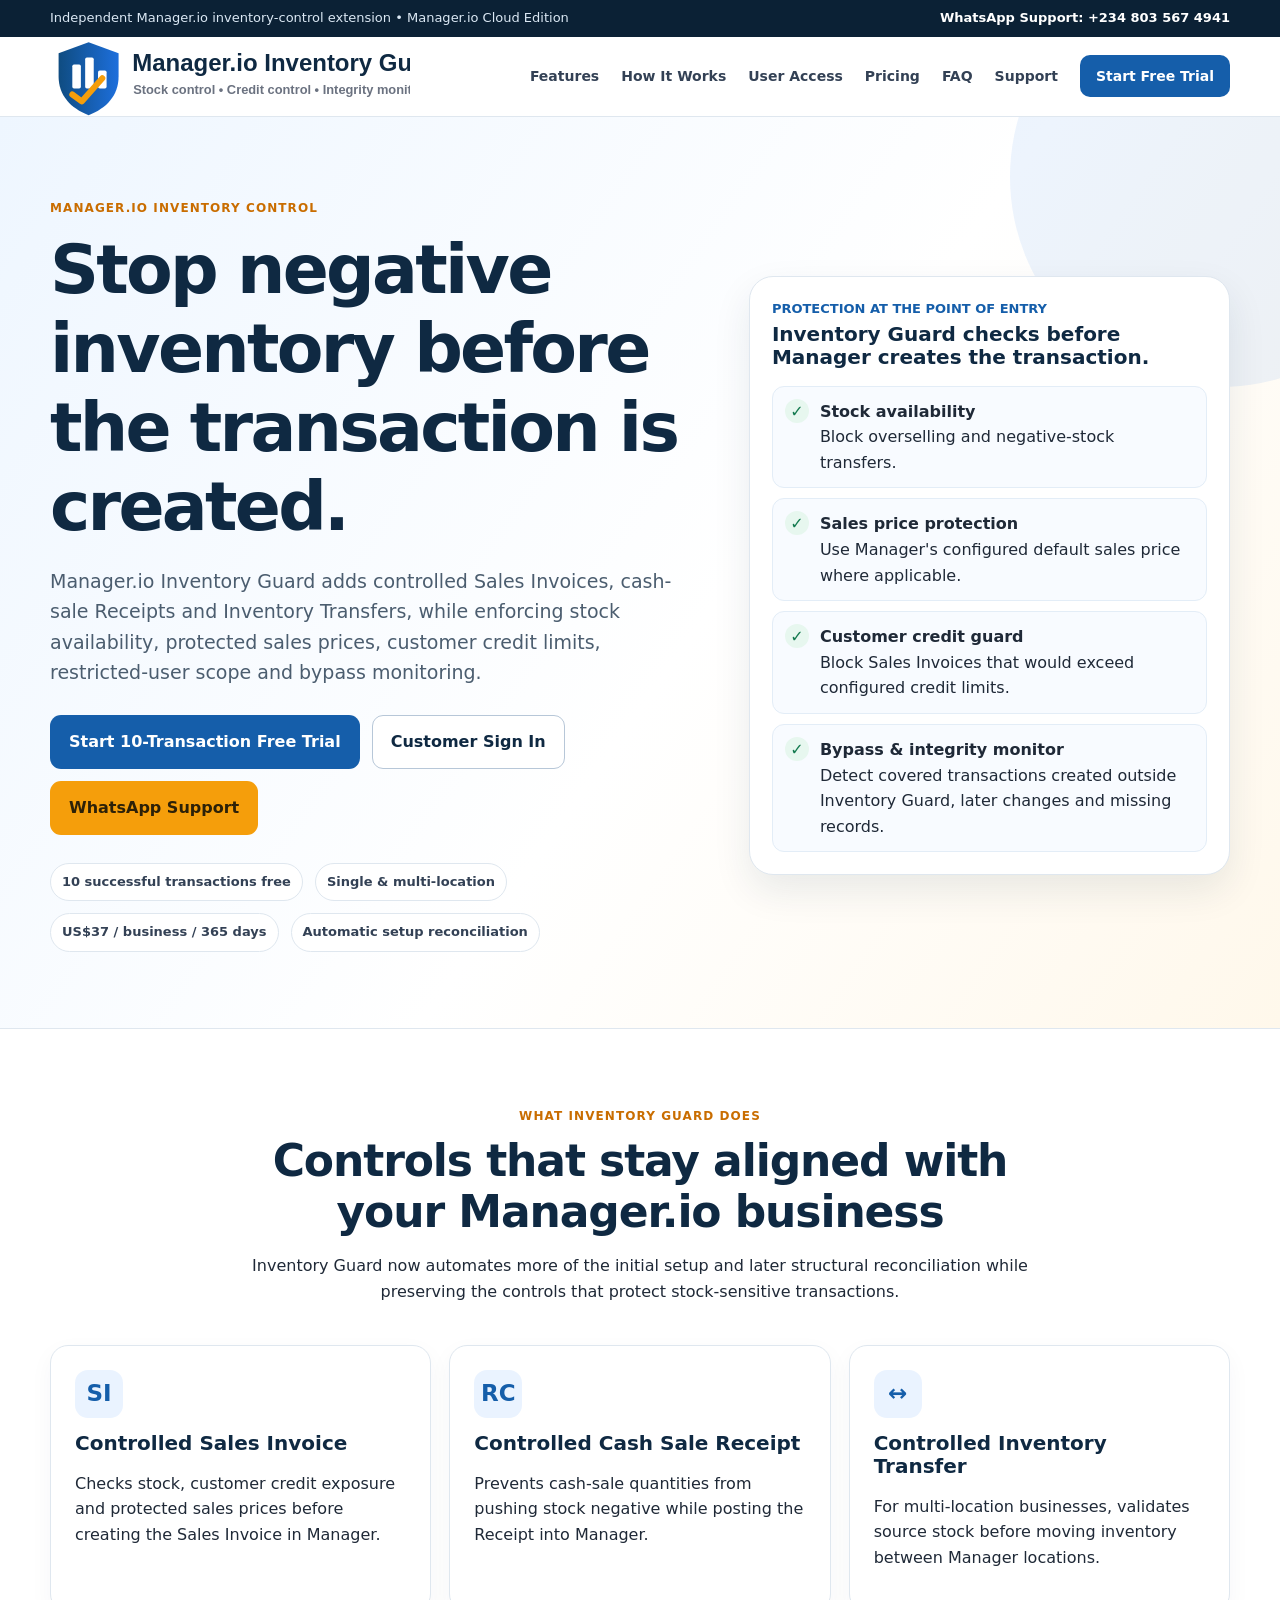
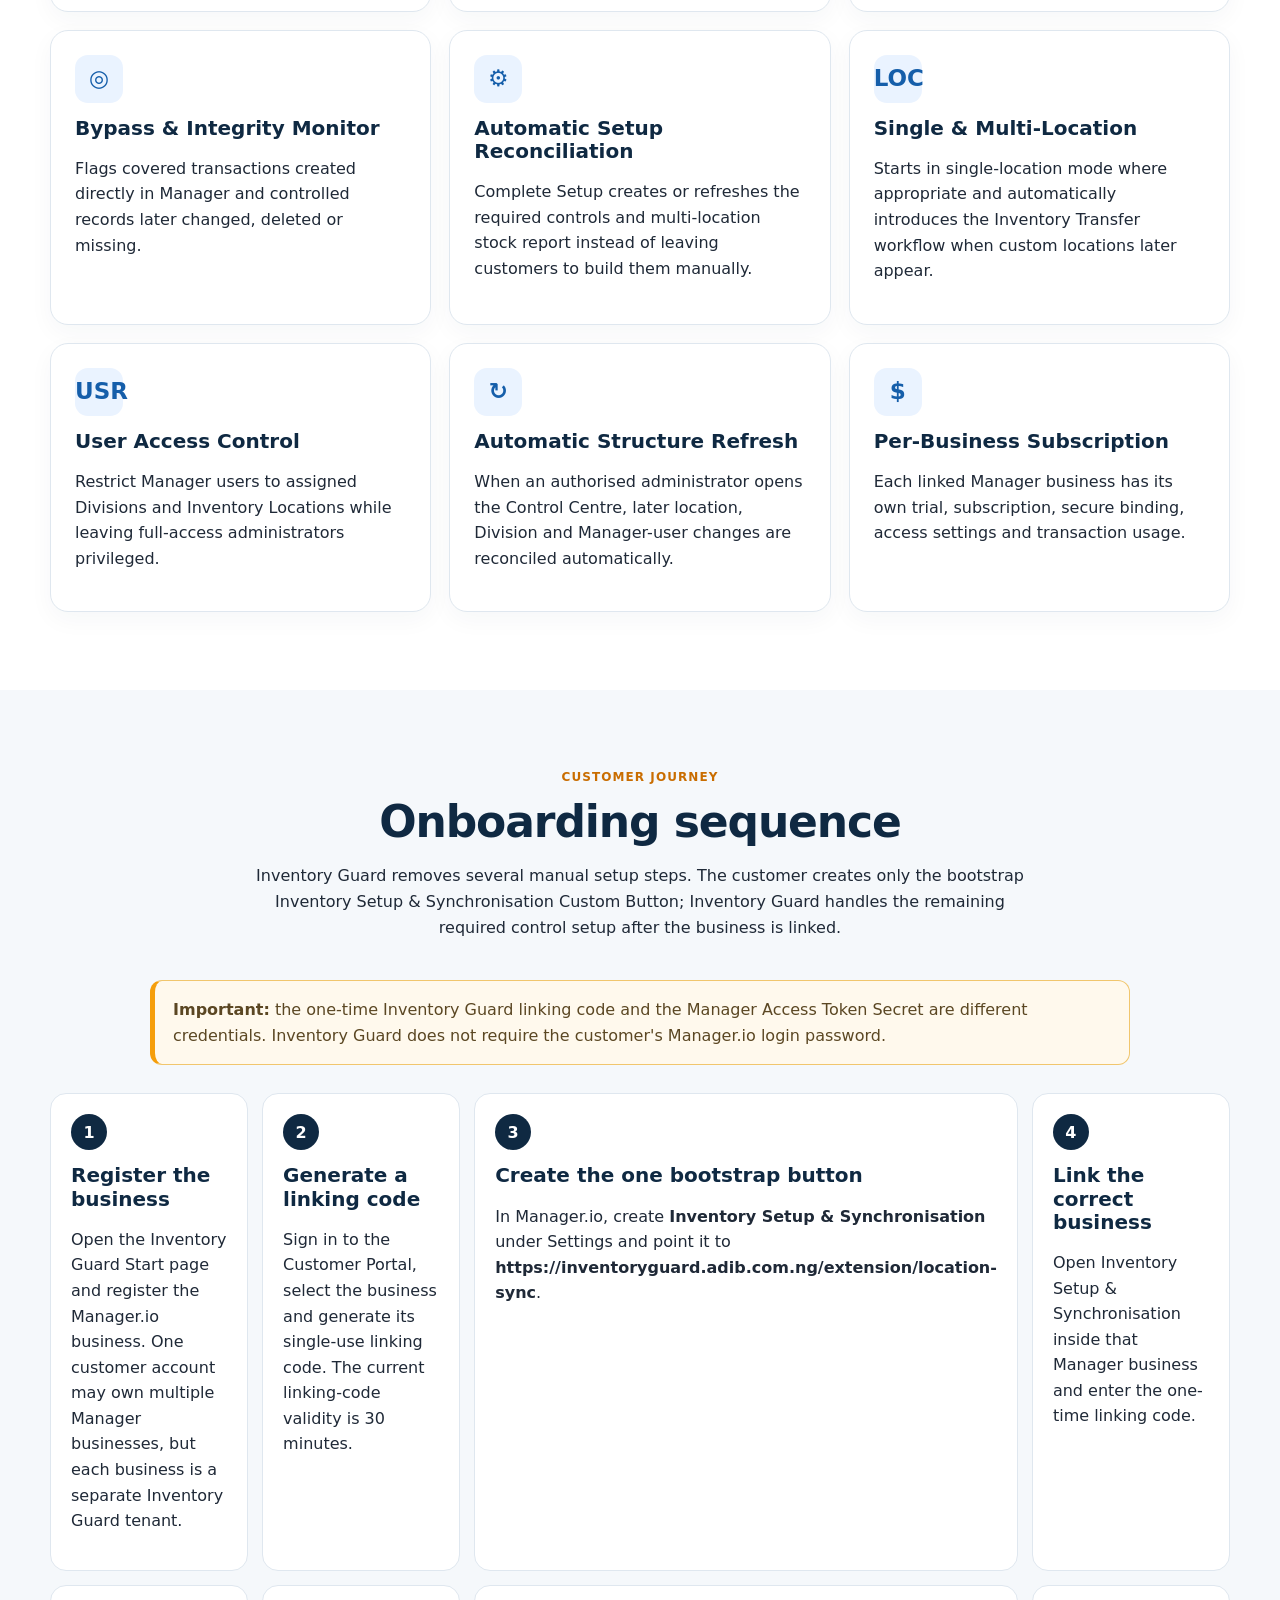
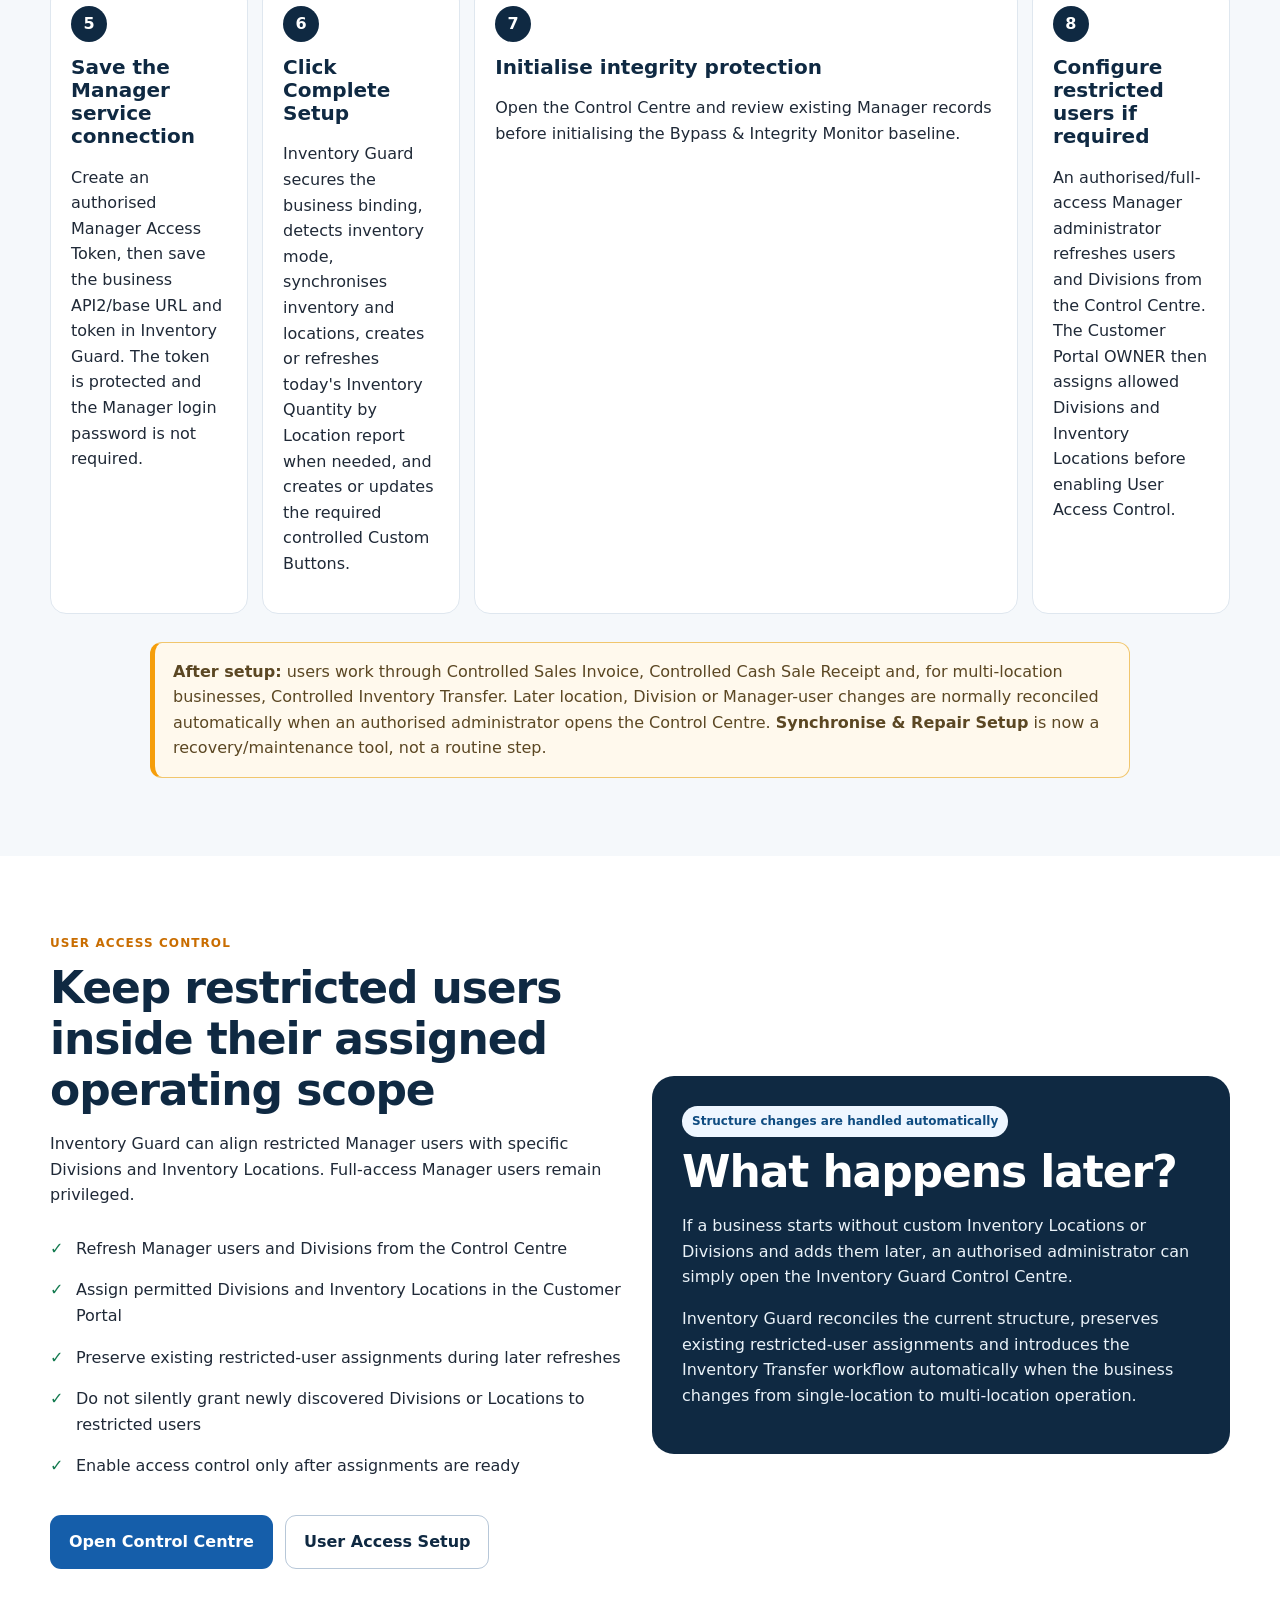
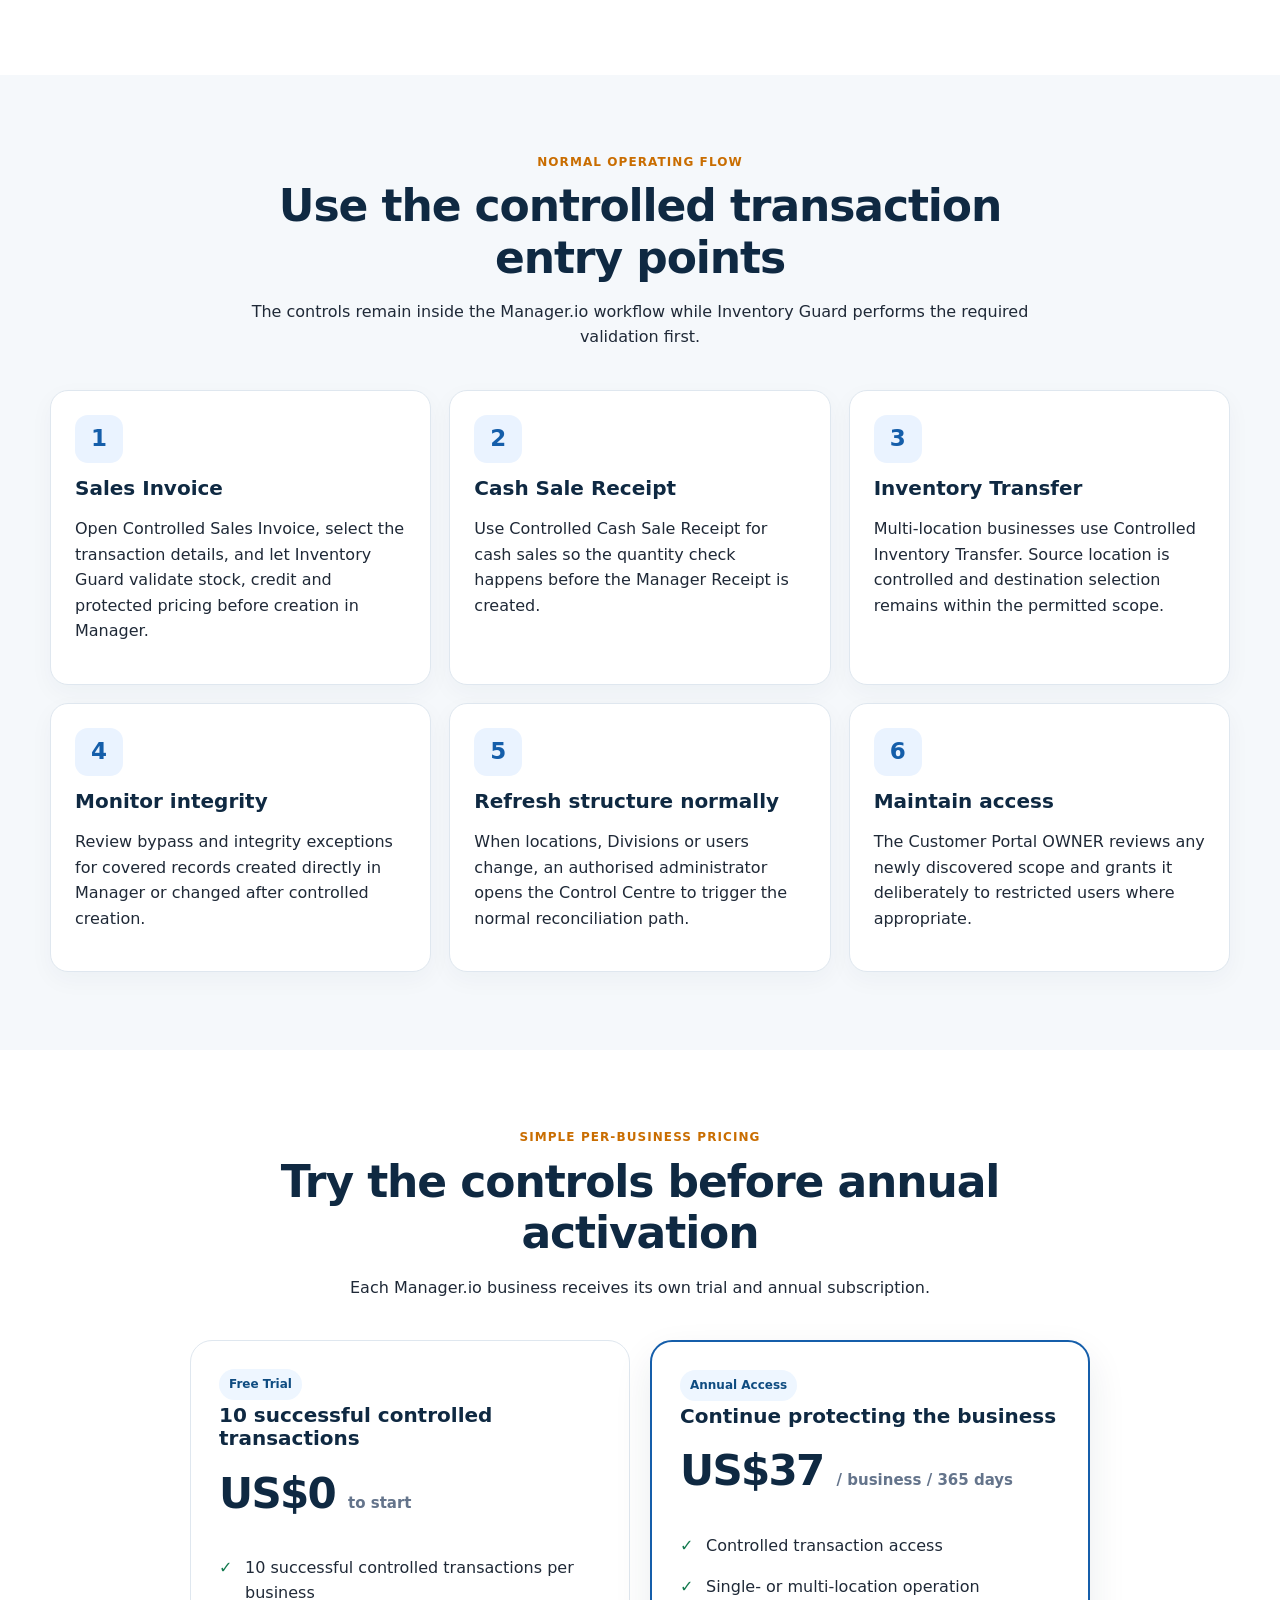
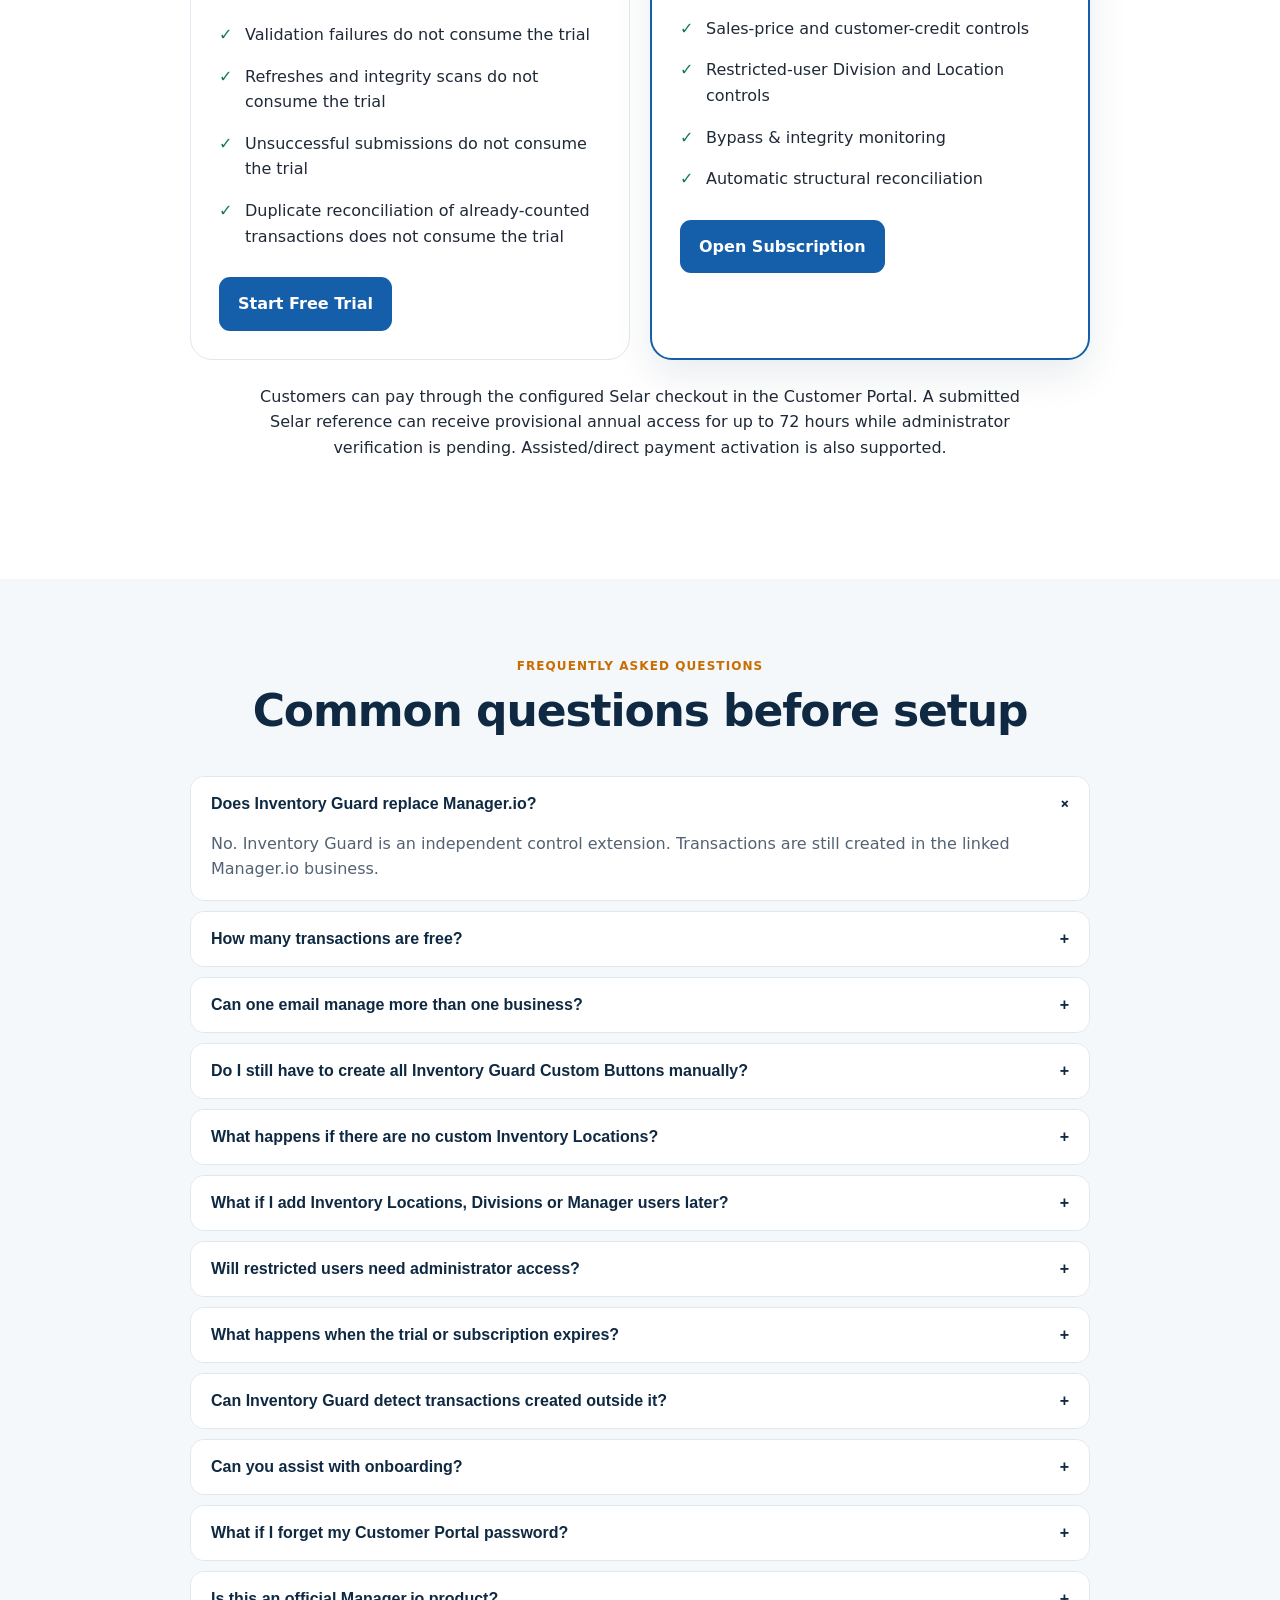
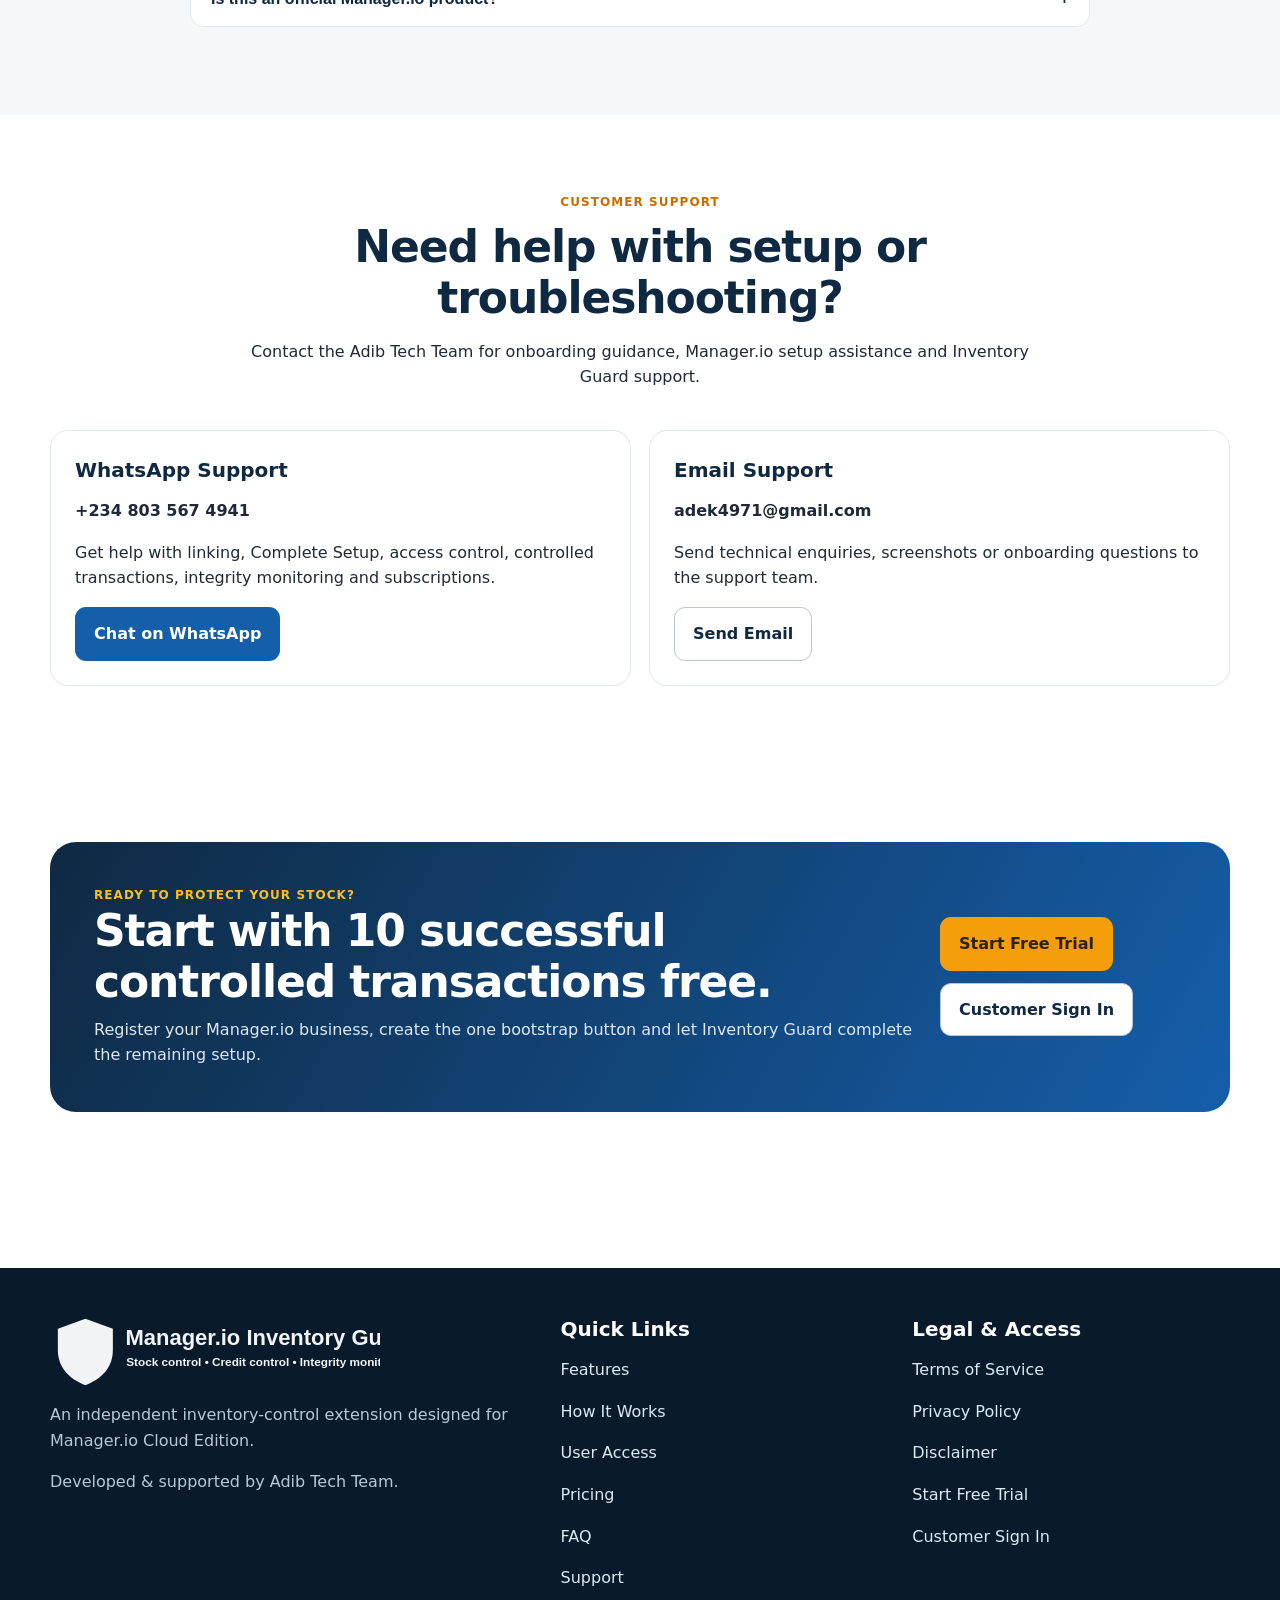
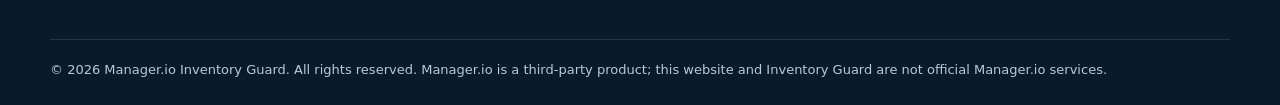
==== index.html @ 7e1e07b0 "Remove public version and release wording" ====
<!DOCTYPE html>
<html lang="en">
<head>
<meta charset="utf-8"/>
<meta content="width=device-width,initial-scale=1" name="viewport"/>
<title>Manager.io Inventory Guard | Stock, Access & Integrity Controls for Manager.io</title>
<meta content="Prevent negative stock, control customer credit, protect sales prices, manage user scope and detect bypasses in Manager.io. Inventory Guard supports automated setup, single- and multi-location businesses, controlled Sales Invoices, cash-sale Receipts and Inventory Transfers." name="description"/>
<link href="assets/favicon.svg" rel="icon" type="image/svg+xml"/>
<link href="styles.css" rel="stylesheet"/>
<link href="https://go-inventoryguard.adib.com.ng/" rel="canonical"/>
<meta content="Manager.io Inventory Guard" property="og:title"/>
<meta content="Inventory, access and integrity controls for Manager.io Cloud Edition — with automated onboarding and structure reconciliation." property="og:description"/>
<meta content="website" property="og:type"/>
<meta content="https://go-inventoryguard.adib.com.ng/" property="og:url"/>
</head>
<body>
<div class="topbar">
  <div class="container">
    <div>Independent Manager.io inventory-control extension • Manager.io Cloud Edition</div>
    <div><a href="https://wa.me/2348035674941" rel="noopener" target="_blank">WhatsApp Support: +234 803 567 4941</a></div>
  </div>
</div>

<header class="header">
  <div class="container nav">
    <a aria-label="Manager.io Inventory Guard home" class="brand" href="#top"><img alt="Manager.io Inventory Guard" src="assets/logo.svg"/></a>
    <button aria-expanded="false" aria-label="Open navigation" class="menu">Menu</button>
    <nav class="navlinks">
      <a href="#features">Features</a>
      <a href="#how">How It Works</a>
      <a href="#access">User Access</a>
      <a href="#pricing">Pricing</a>
      <a href="#faq">FAQ</a>
      <a href="#support">Support</a>
      <a class="nav-cta" href="https://inventoryguard.adib.com.ng/start" rel="noopener" target="_blank">Start Free Trial</a>
    </nav>
  </div>
</header>

<main id="top">
<section class="hero">
  <div class="container">
    <div>
      <div class="eyebrow">Manager.io Inventory Control</div>
      <h1>Stop negative inventory before the transaction is created.</h1>
      <p class="lead">Manager.io Inventory Guard adds controlled Sales Invoices, cash-sale Receipts and Inventory Transfers, while enforcing stock availability, protected sales prices, customer credit limits, restricted-user scope and bypass monitoring.</p>
      <div class="actions">
        <a class="btn primary" href="https://inventoryguard.adib.com.ng/start" rel="noopener" target="_blank">Start 10-Transaction Free Trial</a>
        <a class="btn secondary" href="https://inventoryguard.adib.com.ng/portal" rel="noopener" target="_blank">Customer Sign In</a>
        <a class="btn orange" href="https://wa.me/2348035674941" rel="noopener" target="_blank">WhatsApp Support</a>
      </div>
      <div class="trust">
        <span class="pill">10 successful transactions free</span>
        <span class="pill">Single &amp; multi-location</span>
        <span class="pill">US$37 / business / 365 days</span>
        <span class="pill">Automatic setup reconciliation</span>
      </div>
    </div>
    <div class="hero-card">
      <div class="label">Protection at the point of entry</div>
      <h3>Inventory Guard checks before Manager creates the transaction.</h3>
      <div class="control-list">
        <div class="control-item"><span class="tick">✓</span><div><strong>Stock availability</strong><br/><span class="muted">Block overselling and negative-stock transfers.</span></div></div>
        <div class="control-item"><span class="tick">✓</span><div><strong>Sales price protection</strong><br/><span class="muted">Use Manager's configured default sales price where applicable.</span></div></div>
        <div class="control-item"><span class="tick">✓</span><div><strong>Customer credit guard</strong><br/><span class="muted">Block Sales Invoices that would exceed configured credit limits.</span></div></div>
        <div class="control-item"><span class="tick">✓</span><div><strong>Bypass &amp; integrity monitor</strong><br/><span class="muted">Detect covered transactions created outside Inventory Guard, later changes and missing records.</span></div></div>
      </div>
    </div>
  </div>
</section>

<section class="section" id="features">
  <div class="container">
    <div class="center">
      <div class="eyebrow">What Inventory Guard does</div>
      <h2>Controls that stay aligned with your Manager.io business</h2>
      <p>Inventory Guard now automates more of the initial setup and later structural reconciliation while preserving the controls that protect stock-sensitive transactions.</p>
    </div>
    <div class="grid">
      <article class="card"><div class="iconbox">SI</div><h3>Controlled Sales Invoice</h3><p>Checks stock, customer credit exposure and protected sales prices before creating the Sales Invoice in Manager.</p></article>
      <article class="card"><div class="iconbox">RC</div><h3>Controlled Cash Sale Receipt</h3><p>Prevents cash-sale quantities from pushing stock negative while posting the Receipt into Manager.</p></article>
      <article class="card"><div class="iconbox">↔</div><h3>Controlled Inventory Transfer</h3><p>For multi-location businesses, validates source stock before moving inventory between Manager locations.</p></article>
      <article class="card"><div class="iconbox">◎</div><h3>Bypass &amp; Integrity Monitor</h3><p>Flags covered transactions created directly in Manager and controlled records later changed, deleted or missing.</p></article>
      <article class="card"><div class="iconbox">⚙</div><h3>Automatic Setup Reconciliation</h3><p>Complete Setup creates or refreshes the required controls and multi-location stock report instead of leaving customers to build them manually.</p></article>
      <article class="card"><div class="iconbox">LOC</div><h3>Single &amp; Multi-Location</h3><p>Starts in single-location mode where appropriate and automatically introduces the Inventory Transfer workflow when custom locations later appear.</p></article>
      <article class="card"><div class="iconbox">USR</div><h3>User Access Control</h3><p>Restrict Manager users to assigned Divisions and Inventory Locations while leaving full-access administrators privileged.</p></article>
      <article class="card"><div class="iconbox">↻</div><h3>Automatic Structure Refresh</h3><p>When an authorised administrator opens the Control Centre, later location, Division and Manager-user changes are reconciled automatically.</p></article>
      <article class="card"><div class="iconbox">$</div><h3>Per-Business Subscription</h3><p>Each linked Manager business has its own trial, subscription, secure binding, access settings and transaction usage.</p></article>
    </div>
  </div>
</section>

<section class="section alt" id="how">
  <div class="container">
    <div class="center">
      <div class="eyebrow">Customer journey</div>
      <h2>Onboarding sequence</h2>
      <p>Inventory Guard removes several manual setup steps. The customer creates only the bootstrap Inventory Setup &amp; Synchronisation Custom Button; Inventory Guard handles the remaining required control setup after the business is linked.</p>
    </div>

    <div class="journey-note">
      <strong>Important:</strong> the one-time Inventory Guard linking code and the Manager Access Token Secret are different credentials. Inventory Guard does not require the customer's Manager.io login password.
    </div>

    <div class="steps">
      <article class="step"><div class="num">1</div><h3>Register the business</h3><p>Open the Inventory Guard Start page and register the Manager.io business. One customer account may own multiple Manager businesses, but each business is a separate Inventory Guard tenant.</p></article>
      <article class="step"><div class="num">2</div><h3>Generate a linking code</h3><p>Sign in to the Customer Portal, select the business and generate its single-use linking code. The current linking-code validity is 30 minutes.</p></article>
      <article class="step"><div class="num">3</div><h3>Create the one bootstrap button</h3><p>In Manager.io, create <strong>Inventory Setup &amp; Synchronisation</strong> under Settings and point it to <strong>https://inventoryguard.adib.com.ng/extension/location-sync</strong>.</p></article>
      <article class="step"><div class="num">4</div><h3>Link the correct business</h3><p>Open Inventory Setup &amp; Synchronisation inside that Manager business and enter the one-time linking code.</p></article>
      <article class="step"><div class="num">5</div><h3>Save the Manager service connection</h3><p>Create an authorised Manager Access Token, then save the business API2/base URL and token in Inventory Guard. The token is protected and the Manager login password is not required.</p></article>
      <article class="step"><div class="num">6</div><h3>Click Complete Setup</h3><p>Inventory Guard secures the business binding, detects inventory mode, synchronises inventory and locations, creates or refreshes today's Inventory Quantity by Location report when needed, and creates or updates the required controlled Custom Buttons.</p></article>
      <article class="step"><div class="num">7</div><h3>Initialise integrity protection</h3><p>Open the Control Centre and review existing Manager records before initialising the Bypass &amp; Integrity Monitor baseline.</p></article>
      <article class="step"><div class="num">8</div><h3>Configure restricted users if required</h3><p>An authorised/full-access Manager administrator refreshes users and Divisions from the Control Centre. The Customer Portal OWNER then assigns allowed Divisions and Inventory Locations before enabling User Access Control.</p></article>
    </div>

    <div class="journey-note after">
      <strong>After setup:</strong> users work through Controlled Sales Invoice, Controlled Cash Sale Receipt and, for multi-location businesses, Controlled Inventory Transfer. Later location, Division or Manager-user changes are normally reconciled automatically when an authorised administrator opens the Control Centre. <strong>Synchronise &amp; Repair Setup</strong> is now a recovery/maintenance tool, not a routine step.
    </div>
  </div>
</section>

<section class="section" id="access">
  <div class="container setup-box">
    <div>
      <div class="eyebrow">User access control</div>
      <h2>Keep restricted users inside their assigned operating scope</h2>
      <p>Inventory Guard can align restricted Manager users with specific Divisions and Inventory Locations. Full-access Manager users remain privileged.</p>
      <ul class="clean">
        <li>Refresh Manager users and Divisions from the Control Centre</li>
        <li>Assign permitted Divisions and Inventory Locations in the Customer Portal</li>
        <li>Preserve existing restricted-user assignments during later refreshes</li>
        <li>Do not silently grant newly discovered Divisions or Locations to restricted users</li>
        <li>Enable access control only after assignments are ready</li>
      </ul>
      <div class="actions">
        <a class="btn primary" href="https://inventoryguard.adib.com.ng/extension/control-centre" rel="noopener" target="_blank">Open Control Centre</a>
        <a class="btn secondary" href="https://inventoryguard.adib.com.ng/extension/access-control-setup" rel="noopener" target="_blank">User Access Setup</a>
      </div>
    </div>
    <div class="callout">
      <div class="badge">Structure changes are handled automatically</div>
      <h2>What happens later?</h2>
      <p>If a business starts without custom Inventory Locations or Divisions and adds them later, an authorised administrator can simply open the Inventory Guard Control Centre.</p>
      <p>Inventory Guard reconciles the current structure, preserves existing restricted-user assignments and introduces the Inventory Transfer workflow automatically when the business changes from single-location to multi-location operation.</p>
    </div>
  </div>
</section>

<section class="section alt">
  <div class="container">
    <div class="center">
      <div class="eyebrow">Normal operating flow</div>
      <h2>Use the controlled transaction entry points</h2>
      <p>The controls remain inside the Manager.io workflow while Inventory Guard performs the required validation first.</p>
    </div>
    <div class="grid">
      <article class="card"><div class="iconbox">1</div><h3>Sales Invoice</h3><p>Open Controlled Sales Invoice, select the transaction details, and let Inventory Guard validate stock, credit and protected pricing before creation in Manager.</p></article>
      <article class="card"><div class="iconbox">2</div><h3>Cash Sale Receipt</h3><p>Use Controlled Cash Sale Receipt for cash sales so the quantity check happens before the Manager Receipt is created.</p></article>
      <article class="card"><div class="iconbox">3</div><h3>Inventory Transfer</h3><p>Multi-location businesses use Controlled Inventory Transfer. Source location is controlled and destination selection remains within the permitted scope.</p></article>
      <article class="card"><div class="iconbox">4</div><h3>Monitor integrity</h3><p>Review bypass and integrity exceptions for covered records created directly in Manager or changed after controlled creation.</p></article>
      <article class="card"><div class="iconbox">5</div><h3>Refresh structure normally</h3><p>When locations, Divisions or users change, an authorised administrator opens the Control Centre to trigger the normal reconciliation path.</p></article>
      <article class="card"><div class="iconbox">6</div><h3>Maintain access</h3><p>The Customer Portal OWNER reviews any newly discovered scope and grants it deliberately to restricted users where appropriate.</p></article>
    </div>
  </div>
</section>

<section class="section" id="pricing">
  <div class="container">
    <div class="center">
      <div class="eyebrow">Simple per-business pricing</div>
      <h2>Try the controls before annual activation</h2>
      <p>Each Manager.io business receives its own trial and annual subscription.</p>
    </div>
    <div class="pricing">
      <div class="price-card">
        <div class="badge">Free Trial</div>
        <h3>10 successful controlled transactions</h3>
        <div class="price">US$0 <small>to start</small></div>
        <ul class="clean">
          <li>10 successful controlled transactions per business</li>
          <li>Validation failures do not consume the trial</li>
          <li>Refreshes and integrity scans do not consume the trial</li>
          <li>Unsuccessful submissions do not consume the trial</li>
          <li>Duplicate reconciliation of already-counted transactions does not consume the trial</li>
        </ul>
        <a class="btn primary" href="https://inventoryguard.adib.com.ng/start" rel="noopener" target="_blank">Start Free Trial</a>
      </div>
      <div class="price-card featured">
        <div class="badge">Annual Access</div>
        <h3>Continue protecting the business</h3>
        <div class="price">US$37 <small>/ business / 365 days</small></div>
        <ul class="clean">
          <li>Controlled transaction access</li>
          <li>Single- or multi-location operation</li>
          <li>Sales-price and customer-credit controls</li>
          <li>Restricted-user Division and Location controls</li>
          <li>Bypass &amp; integrity monitoring</li>
          <li>Automatic structural reconciliation</li>
        </ul>
        <a class="btn primary" href="https://inventoryguard.adib.com.ng/extension/subscription" rel="noopener" target="_blank">Open Subscription</a>
      </div>
    </div>
    <p class="center" style="margin-top:24px">Customers can pay through the configured Selar checkout in the Customer Portal. A submitted Selar reference can receive provisional annual access for up to 72 hours while administrator verification is pending. Assisted/direct payment activation is also supported.</p>
  </div>
</section>

<section class="section alt" id="faq">
  <div class="container">
    <div class="center">
      <div class="eyebrow">Frequently asked questions</div>
      <h2>Common questions before setup</h2>
    </div>
    <div class="faq">
      <div class="faq-item open"><button class="faq-q">Does Inventory Guard replace Manager.io?<span>+</span></button><div class="faq-a">No. Inventory Guard is an independent control extension. Transactions are still created in the linked Manager.io business.</div></div>
      <div class="faq-item"><button class="faq-q">How many transactions are free?<span>+</span></button><div class="faq-a">A new business receives 10 successful controlled transactions. Validation failures, refreshes, integrity scans, unsuccessful submissions and duplicate reconciliation of already-counted transactions do not consume the trial.</div></div>
      <div class="faq-item"><button class="faq-q">Can one email manage more than one business?<span>+</span></button><div class="faq-a">Yes. One customer login can manage multiple Manager.io businesses. Each business has its own tenant, trial, subscription, Manager connection, secure binding and access settings.</div></div>
      <div class="faq-item"><button class="faq-q">Do I still have to create all Inventory Guard Custom Buttons manually?<span>+</span></button><div class="faq-a">No. You manually create only the bootstrap Inventory Setup &amp; Synchronisation button. After the business is linked and the service connection is saved, Complete Setup creates or updates the required controlled buttons automatically.</div></div>
      <div class="faq-item"><button class="faq-q">What happens if there are no custom Inventory Locations?<span>+</span></button><div class="faq-a">Inventory Guard uses single-location mode with Manager's Default/Unspecified location. Controlled Inventory Transfer is not required until active custom locations exist.</div></div>
      <div class="faq-item"><button class="faq-q">What if I add Inventory Locations, Divisions or Manager users later?<span>+</span></button><div class="faq-a">An authorised/full-access Manager administrator opens the Inventory Guard Control Centre. The current structure is reconciled automatically. Existing restricted-user assignments are preserved, and newly discovered scope is not silently granted.</div></div>
      <div class="faq-item"><button class="faq-q">Will restricted users need administrator access?<span>+</span></button><div class="faq-a">No. An authorised administrator handles structural refreshes. The Customer Portal OWNER manages restricted-user assignments, and ordinary users continue within their assigned Manager and Inventory Guard scope.</div></div>
      <div class="faq-item"><button class="faq-q">What happens when the trial or subscription expires?<span>+</span></button><div class="faq-a">Further controlled transaction creation is blocked until annual access becomes active or is renewed. Integrity monitoring remains available for control and exception review.</div></div>
      <div class="faq-item"><button class="faq-q">Can Inventory Guard detect transactions created outside it?<span>+</span></button><div class="faq-a">Yes. The Bypass &amp; Integrity Monitor can flag covered Manager transactions created directly outside Inventory Guard, as well as controlled records later changed or deleted.</div></div>
      <div class="faq-item"><button class="faq-q">Can you assist with onboarding?<span>+</span></button><div class="faq-a">Yes. Assisted/direct onboarding is supported. An administrator can create the customer/business, generate the linking code, assist with Manager setup, create a Customer Portal invitation and record direct/offline payment where applicable.</div></div>
      <div class="faq-item"><button class="faq-q">What if I forget my Customer Portal password?<span>+</span></button><div class="faq-a">Use <strong>Forgot password?</strong> on the sign-in page. Inventory Guard emails a secure password-reset link to the registered account email.</div></div>
      <div class="faq-item"><button class="faq-q">Is this an official Manager.io product?<span>+</span></button><div class="faq-a">No. Manager.io Inventory Guard is an independent integration/control solution designed to work with supported Manager.io Cloud Edition workflows.</div></div>
    </div>
  </div>
</section>

<section class="section" id="support">
  <div class="container">
    <div class="center">
      <div class="eyebrow">Customer support</div>
      <h2>Need help with setup or troubleshooting?</h2>
      <p>Contact the Adib Tech Team for onboarding guidance, Manager.io setup assistance and Inventory Guard support.</p>
    </div>
    <div class="support-grid">
      <div class="support-card">
        <h3>WhatsApp Support</h3>
        <p><strong>+234 803 567 4941</strong></p>
        <p>Get help with linking, Complete Setup, access control, controlled transactions, integrity monitoring and subscriptions.</p>
        <a class="btn primary" href="https://wa.me/2348035674941" rel="noopener" target="_blank">Chat on WhatsApp</a>
      </div>
      <div class="support-card">
        <h3>Email Support</h3>
        <p><strong>adek4971@gmail.com</strong></p>
        <p>Send technical enquiries, screenshots or onboarding questions to the support team.</p>
        <a class="btn secondary" href="mailto:adek4971@gmail.com">Send Email</a>
      </div>
    </div>
  </div>
</section>

<section class="section">
  <div class="container cta">
    <div>
      <div class="eyebrow" style="color:#fbbf24">Ready to protect your stock?</div>
      <h2>Start with 10 successful controlled transactions free.</h2>
      <p style="margin:0;color:#dce8f3">Register your Manager.io business, create the one bootstrap button and let Inventory Guard complete the remaining setup.</p>
    </div>
    <div class="actions" style="margin:0">
      <a class="btn orange" href="https://inventoryguard.adib.com.ng/start" rel="noopener" target="_blank">Start Free Trial</a>
      <a class="btn secondary" href="https://inventoryguard.adib.com.ng/portal" rel="noopener" target="_blank">Customer Sign In</a>
    </div>
  </div>
</section>
</main>

<footer class="footer">
  <div class="container footer-grid">
    <div>
      <img alt="Manager.io Inventory Guard" src="assets/logo.svg" style="width:330px;filter:brightness(0) invert(1);opacity:.95"/>
      <p>An independent inventory-control extension designed for Manager.io Cloud Edition.</p>
      <p>Developed &amp; supported by Adib Tech Team.</p>
    </div>
    <div>
      <h3>Quick Links</h3>
      <p><a href="#features">Features</a></p>
      <p><a href="#how">How It Works</a></p>
      <p><a href="#access">User Access</a></p>
      <p><a href="#pricing">Pricing</a></p>
      <p><a href="#faq">FAQ</a></p>
      <p><a href="#support">Support</a></p>
    </div>
    <div>
      <h3>Legal &amp; Access</h3>
      <p><a href="terms.html">Terms of Service</a></p>
      <p><a href="privacy.html">Privacy Policy</a></p>
      <p><a href="disclaimer.html">Disclaimer</a></p>
      <p><a href="https://inventoryguard.adib.com.ng/start" rel="noopener" target="_blank">Start Free Trial</a></p>
      <p><a href="https://inventoryguard.adib.com.ng/portal" rel="noopener" target="_blank">Customer Sign In</a></p>
    </div>
  </div>
  <div class="container footer-bottom">
    © 2026 Manager.io Inventory Guard. All rights reserved. Manager.io is a third-party product; this website and Inventory Guard are not official Manager.io services.
  </div>
</footer>

<div aria-hidden="true" class="lightbox"><button aria-label="Close image">×</button><img alt="" src=""/></div>
<script src="script.js"></script>
</body>
</html>
---- styles.css ----
:root{
  --navy:#0f2942;
  --blue:#155eaa;
  --blue2:#1d6fdc;
  --orange:#f59e0b;
  --ink:#1f2937;
  --muted:#64748b;
  --bg:#f5f8fb;
  --card:#ffffff;
  --line:#dfe7ef;
  --ok:#137a4f;
  --warn:#9a6700;
  --shadow:0 16px 38px rgba(15,41,66,.09);
  --radius:18px;
  --max:1180px;
}
*{box-sizing:border-box}
html{scroll-behavior:smooth}
body{margin:0;font-family:Inter,ui-sans-serif,system-ui,-apple-system,BlinkMacSystemFont,"Segoe UI",Arial,sans-serif;color:var(--ink);background:#fff;line-height:1.6}
a{color:inherit}
img{max-width:100%;display:block}
.container{width:min(var(--max),calc(100% - 34px));margin-inline:auto}
.topbar{background:#0b2135;color:#dbe8f4;font-size:13px}
.topbar .container{display:flex;justify-content:space-between;gap:20px;padding:8px 0;align-items:center}
.topbar a{color:#fff;text-decoration:none;font-weight:700}
.header{position:sticky;top:0;z-index:50;background:rgba(255,255,255,.96);backdrop-filter:blur(12px);border-bottom:1px solid var(--line)}
.nav{min-height:72px;display:flex;align-items:center;justify-content:space-between;gap:20px}
.brand img{width:360px;max-width:60vw}
.navlinks{display:flex;gap:22px;align-items:center;font-weight:700;font-size:14px}
.navlinks a{text-decoration:none;color:#334155}
.navlinks a:hover{color:var(--blue)}
.nav-cta{padding:10px 16px;border-radius:10px;background:var(--blue);color:#fff!important}
.menu{display:none;border:1px solid var(--line);background:#fff;border-radius:10px;padding:9px 12px;font-weight:800}
.hero{position:relative;overflow:hidden;background:linear-gradient(125deg,#eef6ff 0%,#fff 55%,#fff8eb 100%);border-bottom:1px solid var(--line)}
.hero:before{content:"";position:absolute;width:420px;height:420px;border-radius:50%;background:rgba(29,111,220,.08);right:-150px;top:-150px}
.hero .container{display:grid;grid-template-columns:1.15fr .85fr;gap:48px;padding:82px 0 76px;align-items:center;position:relative}
.eyebrow{color:#c96d00;font-weight:900;text-transform:uppercase;letter-spacing:.09em;font-size:12px}
h1,h2,h3{color:var(--navy);line-height:1.16}
h1{font-size:clamp(40px,6vw,68px);margin:.2em 0 .25em;letter-spacing:-.04em}
h2{font-size:clamp(30px,4vw,44px);margin:.2em 0 .35em;letter-spacing:-.025em}
h3{font-size:20px;margin:.2em 0 .45em}
.lead{font-size:19px;color:#4b5d6f;max-width:760px}
.actions{display:flex;gap:12px;flex-wrap:wrap;margin:28px 0}
.btn{display:inline-flex;align-items:center;justify-content:center;gap:8px;padding:13px 18px;border-radius:11px;font-weight:900;text-decoration:none;border:1px solid transparent;cursor:pointer}
.btn.primary{background:var(--blue);color:#fff}
.btn.primary:hover{background:#0f4c81}
.btn.secondary{background:#fff;border-color:#b7c7d8;color:var(--navy)}
.btn.orange{background:var(--orange);color:#2d2108}
.trust{display:flex;gap:12px;flex-wrap:wrap;margin-top:26px}
.pill{padding:8px 11px;border-radius:999px;background:#fff;border:1px solid var(--line);font-size:13px;font-weight:800;color:#334155}
.hero-card{background:#fff;border:1px solid var(--line);border-radius:24px;padding:22px;box-shadow:var(--shadow)}
.hero-card .label{font-weight:900;color:var(--blue);font-size:13px;text-transform:uppercase}
.control-list{display:grid;gap:10px;margin-top:16px}
.control-item{display:flex;align-items:flex-start;gap:11px;padding:12px;border-radius:12px;background:#f8fbff;border:1px solid #e3edf7}
.tick{width:24px;height:24px;border-radius:50%;display:grid;place-items:center;background:#e7f7ef;color:var(--ok);font-weight:900;flex:0 0 auto}
.section{padding:78px 0}
.section.alt{background:var(--bg)}
.center{text-align:center;max-width:800px;margin:0 auto 40px}
.grid{display:grid;grid-template-columns:repeat(3,1fr);gap:18px}
.card{background:#fff;border:1px solid var(--line);border-radius:var(--radius);padding:24px;box-shadow:0 8px 24px rgba(15,41,66,.04)}
.card-number{font-size:13px;font-weight:900;color:var(--blue);margin-bottom:9px}
.iconbox{width:48px;height:48px;border-radius:13px;display:grid;place-items:center;background:#eaf3ff;color:var(--blue);font-size:23px;font-weight:900;margin-bottom:14px}
.steps{display:grid;grid-template-columns:repeat(4,1fr);gap:14px}
.step{position:relative;background:#fff;border:1px solid var(--line);border-radius:16px;padding:20px}
.step .num{width:36px;height:36px;border-radius:50%;background:var(--navy);color:#fff;display:grid;place-items:center;font-weight:900;margin-bottom:14px}
.setup-box{display:grid;grid-template-columns:1fr 1fr;gap:24px;align-items:center}
.callout{background:#0f2942;color:#eaf2f8;border-radius:22px;padding:30px}
.callout h2,.callout h3{color:#fff}
.callout strong{color:#fff}
.callout .btn.secondary{border-color:#5c7084;background:transparent;color:#fff}
.demo-grid{display:grid;grid-template-columns:repeat(2,1fr);gap:20px}
.demo{background:#fff;border:1px solid var(--line);border-radius:18px;overflow:hidden;box-shadow:var(--shadow)}
.demo img{width:100%;height:300px;object-fit:cover;object-position:top;background:#eef2f6}
.demo .copy{padding:18px}
.pricing{display:grid;grid-template-columns:1fr 1fr;gap:20px;max-width:900px;margin:0 auto}
.price-card{background:#fff;border:1px solid var(--line);border-radius:22px;padding:28px;position:relative}
.price-card.featured{border:2px solid var(--blue);box-shadow:var(--shadow)}
.price{font-size:42px;font-weight:900;color:var(--navy);letter-spacing:-.04em}
.price small{font-size:15px;color:var(--muted);font-weight:700;letter-spacing:0}
.clean{list-style:none;padding:0;margin:20px 0}
.clean li{padding:8px 0 8px 26px;position:relative}
.clean li:before{content:"✓";position:absolute;left:0;color:var(--ok);font-weight:900}
.faq{max-width:900px;margin:0 auto}
.faq-item{border:1px solid var(--line);border-radius:14px;margin:10px 0;background:#fff;overflow:hidden}
.faq-q{width:100%;border:0;background:#fff;padding:18px 20px;text-align:left;font-weight:900;font-size:16px;color:var(--navy);display:flex;justify-content:space-between;gap:20px;cursor:pointer}
.faq-a{display:none;padding:0 20px 18px;color:#536273}
.faq-item.open .faq-a{display:block}
.faq-item.open .faq-q span:last-child{transform:rotate(45deg)}
.support-grid{display:grid;grid-template-columns:1fr 1fr;gap:18px}
.support-card{border:1px solid var(--line);border-radius:18px;padding:24px;background:#fff}
.cta{background:linear-gradient(120deg,#0f2942,#155eaa);color:#fff;border-radius:26px;padding:44px;display:flex;justify-content:space-between;align-items:center;gap:24px}
.cta h2{color:#fff;margin:0 0 10px}
.footer{background:#091b2b;color:#b9c8d6;padding:46px 0 24px;margin-top:78px}
.footer h3{color:#fff}
.footer a{color:#dce8f2;text-decoration:none}
.footer-grid{display:grid;grid-template-columns:1.5fr 1fr 1fr;gap:34px}
.footer-bottom{margin-top:32px;padding-top:20px;border-top:1px solid #21384b;font-size:13px}
.note{border-left:4px solid var(--orange);background:#fff9ed;padding:14px 16px;border-radius:10px;color:#6c5323}
.badge{display:inline-block;background:#eef6ff;color:#0f4c81;font-weight:900;border-radius:999px;padding:6px 10px;font-size:12px}
.legal{max-width:860px;margin:54px auto;padding:0 18px}
.legal h1{font-size:42px}.legal h2{font-size:28px;margin-top:38px}
.lightbox{position:fixed;inset:0;background:rgba(7,18,29,.88);z-index:100;display:none;place-items:center;padding:24px}
.lightbox.open{display:grid}
.lightbox img{max-height:90vh;max-width:95vw;border-radius:12px;background:#fff}
.lightbox button{position:absolute;top:18px;right:18px;border:0;background:#fff;width:42px;height:42px;border-radius:50%;font-size:26px;cursor:pointer}
@media(max-width:980px){
  .hero .container,.setup-box{grid-template-columns:1fr}
  .grid{grid-template-columns:repeat(2,1fr)}
  .steps{grid-template-columns:repeat(2,1fr)}
  .brand img{width:300px}
  .navlinks{display:none;position:absolute;top:72px;left:0;right:0;background:#fff;border-bottom:1px solid var(--line);padding:18px;flex-direction:column;align-items:flex-start}
  .navlinks.open{display:flex}
  .menu{display:block}
}
@media(max-width:700px){
  .topbar .container{flex-direction:column;align-items:flex-start;gap:3px}
  .hero .container{padding:54px 0}
  .grid,.steps,.pricing,.demo-grid,.support-grid,.footer-grid{grid-template-columns:1fr}
  .demo img{height:auto}
  .cta{flex-direction:column;align-items:flex-start;padding:30px}
  .brand img{width:260px;max-width:75vw}
}

/* Sequential onboarding guide v2 */
.journey-note{max-width:980px;margin:0 auto 28px;padding:16px 18px;border:1px solid #f1c66d;border-left:5px solid var(--orange);border-radius:12px;background:#fff9ed;color:#5b4723}
.journey-note.after{margin-top:28px;margin-bottom:0}
.journey-sequence{display:grid;gap:26px}
.journey-step{display:grid;grid-template-columns:minmax(0,.88fr) minmax(0,1.12fr);gap:28px;align-items:center;background:#fff;border:1px solid var(--line);border-radius:20px;padding:24px;box-shadow:0 8px 24px rgba(15,41,66,.05)}
.journey-step:nth-child(even) .journey-copy{order:2}
.journey-step:nth-child(even) .journey-media{order:1}
.journey-number{display:inline-grid;place-items:center;min-width:46px;height:35px;padding:0 11px;border-radius:999px;background:var(--navy);color:#fff;font-size:13px;font-weight:900;letter-spacing:.06em;margin-bottom:12px}
.journey-copy h3{font-size:24px;margin:0 0 12px}
.journey-copy p{color:#4f6172;margin:0;line-height:1.72}
.journey-media{border:1px solid #dfe7ef;border-radius:14px;overflow:hidden;background:#f8fafc}
.journey-media a{display:block;background:#fff}
.journey-media img{width:100%;height:auto;max-height:485px;object-fit:contain;object-position:top;background:#fff}
.journey-caption{padding:10px 13px;border-top:1px solid var(--line);font-size:12px;font-weight:800;color:#64748b;background:#f8fafc}
@media(max-width:850px){.journey-step{grid-template-columns:1fr;padding:17px}.journey-step:nth-child(even) .journey-copy,.journey-step:nth-child(even) .journey-media{order:initial}.journey-copy h3{font-size:21px}}
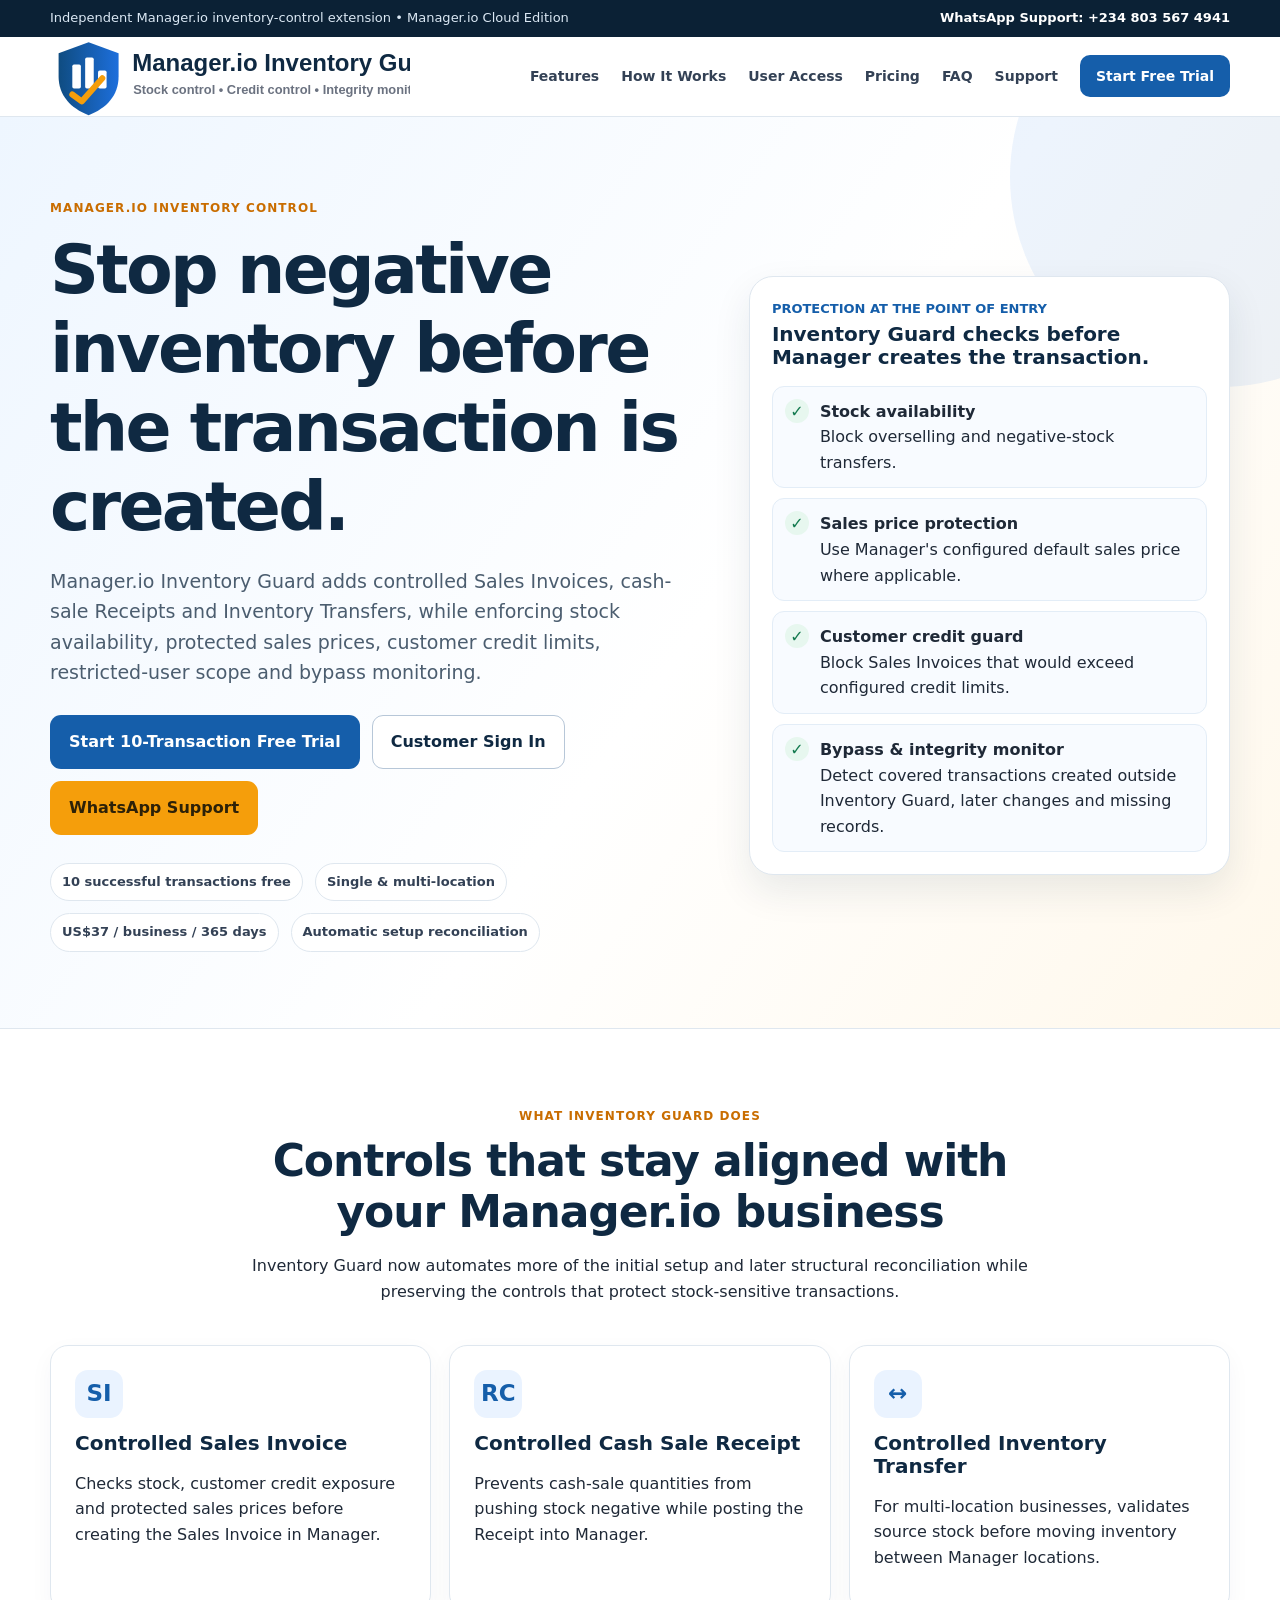
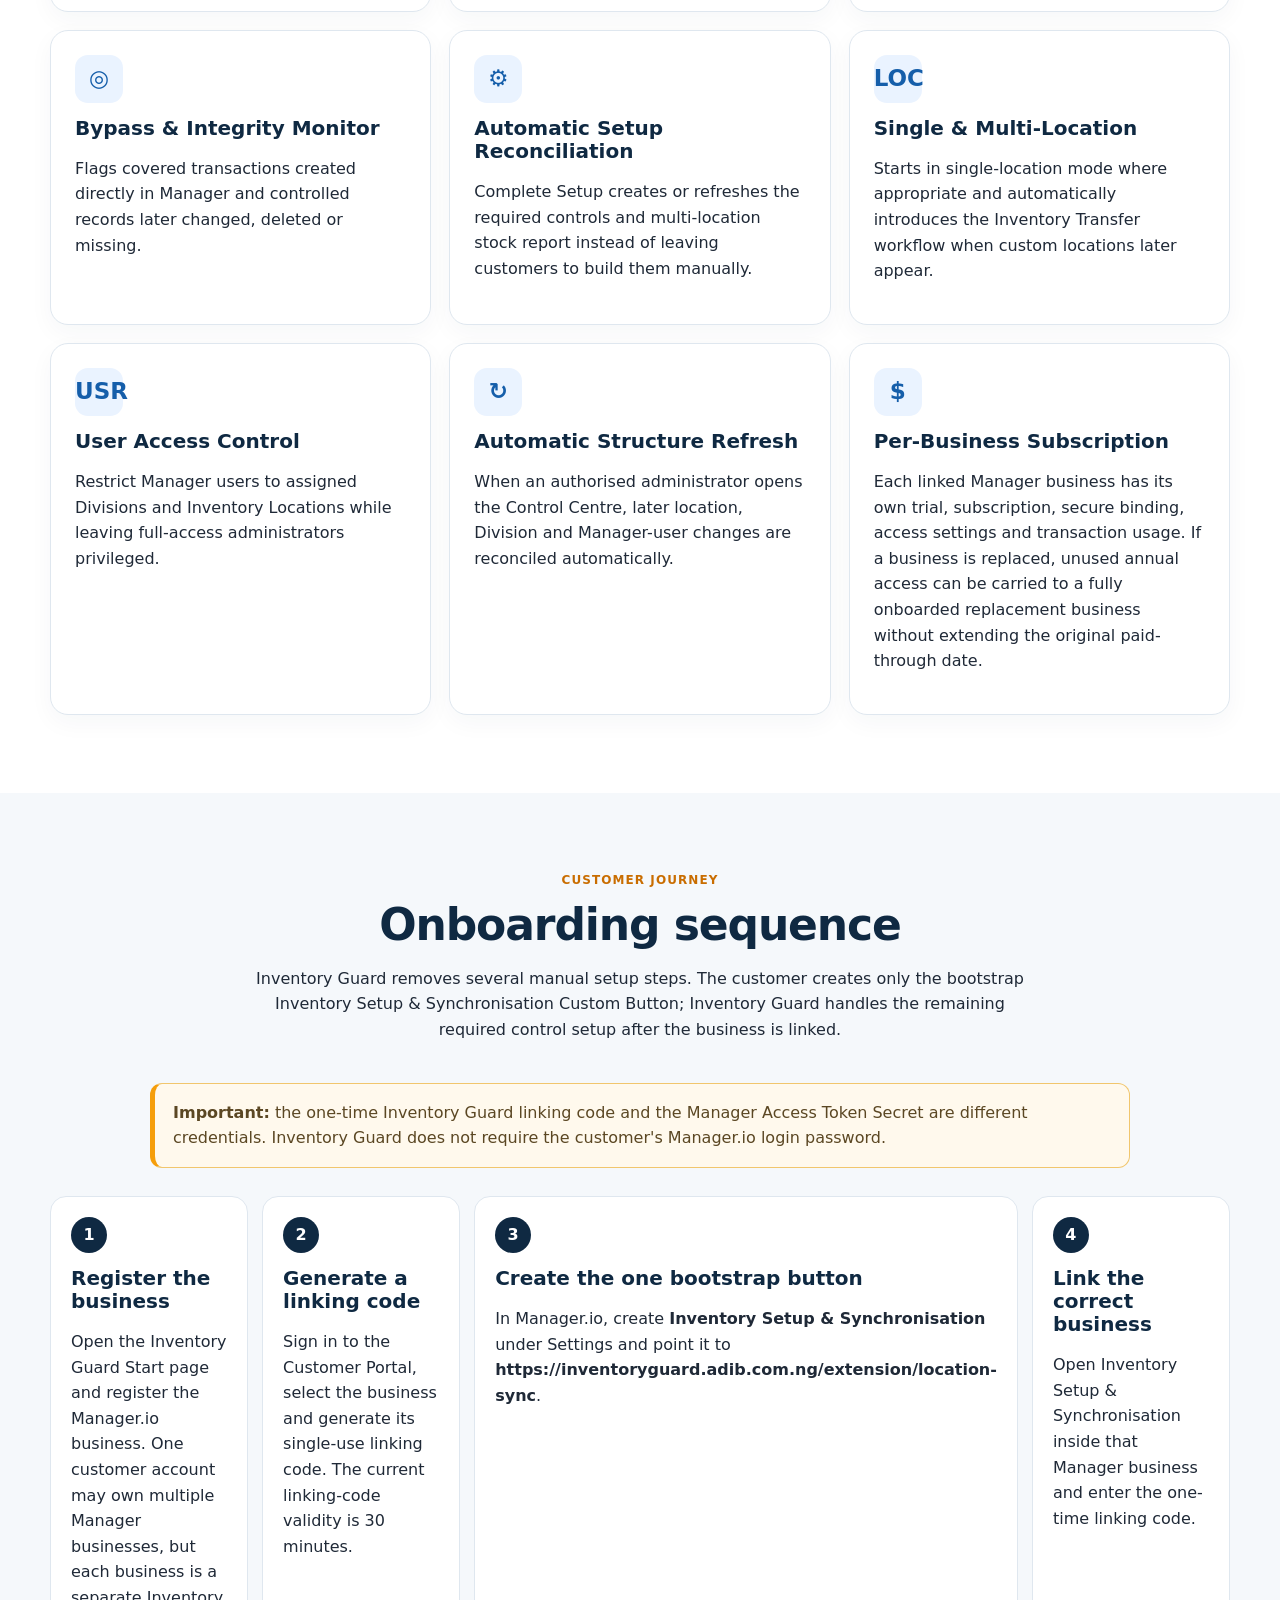
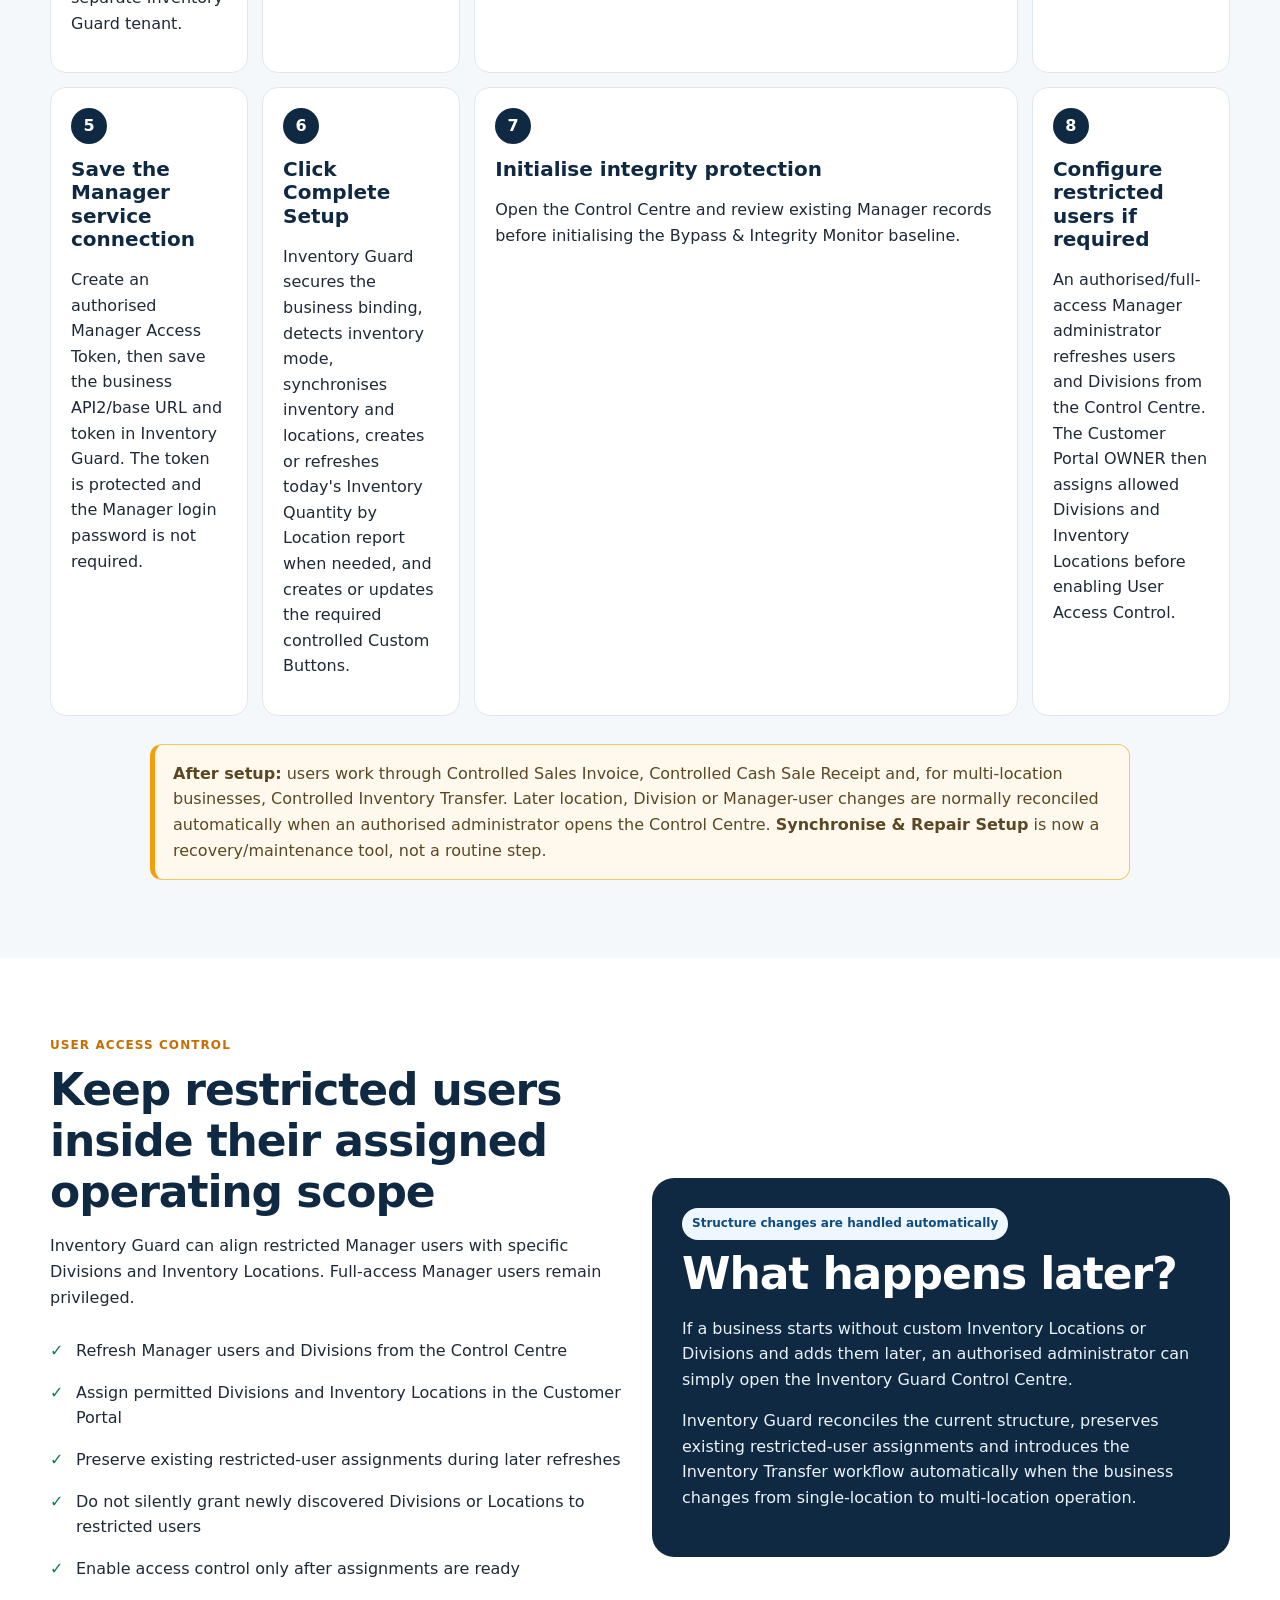
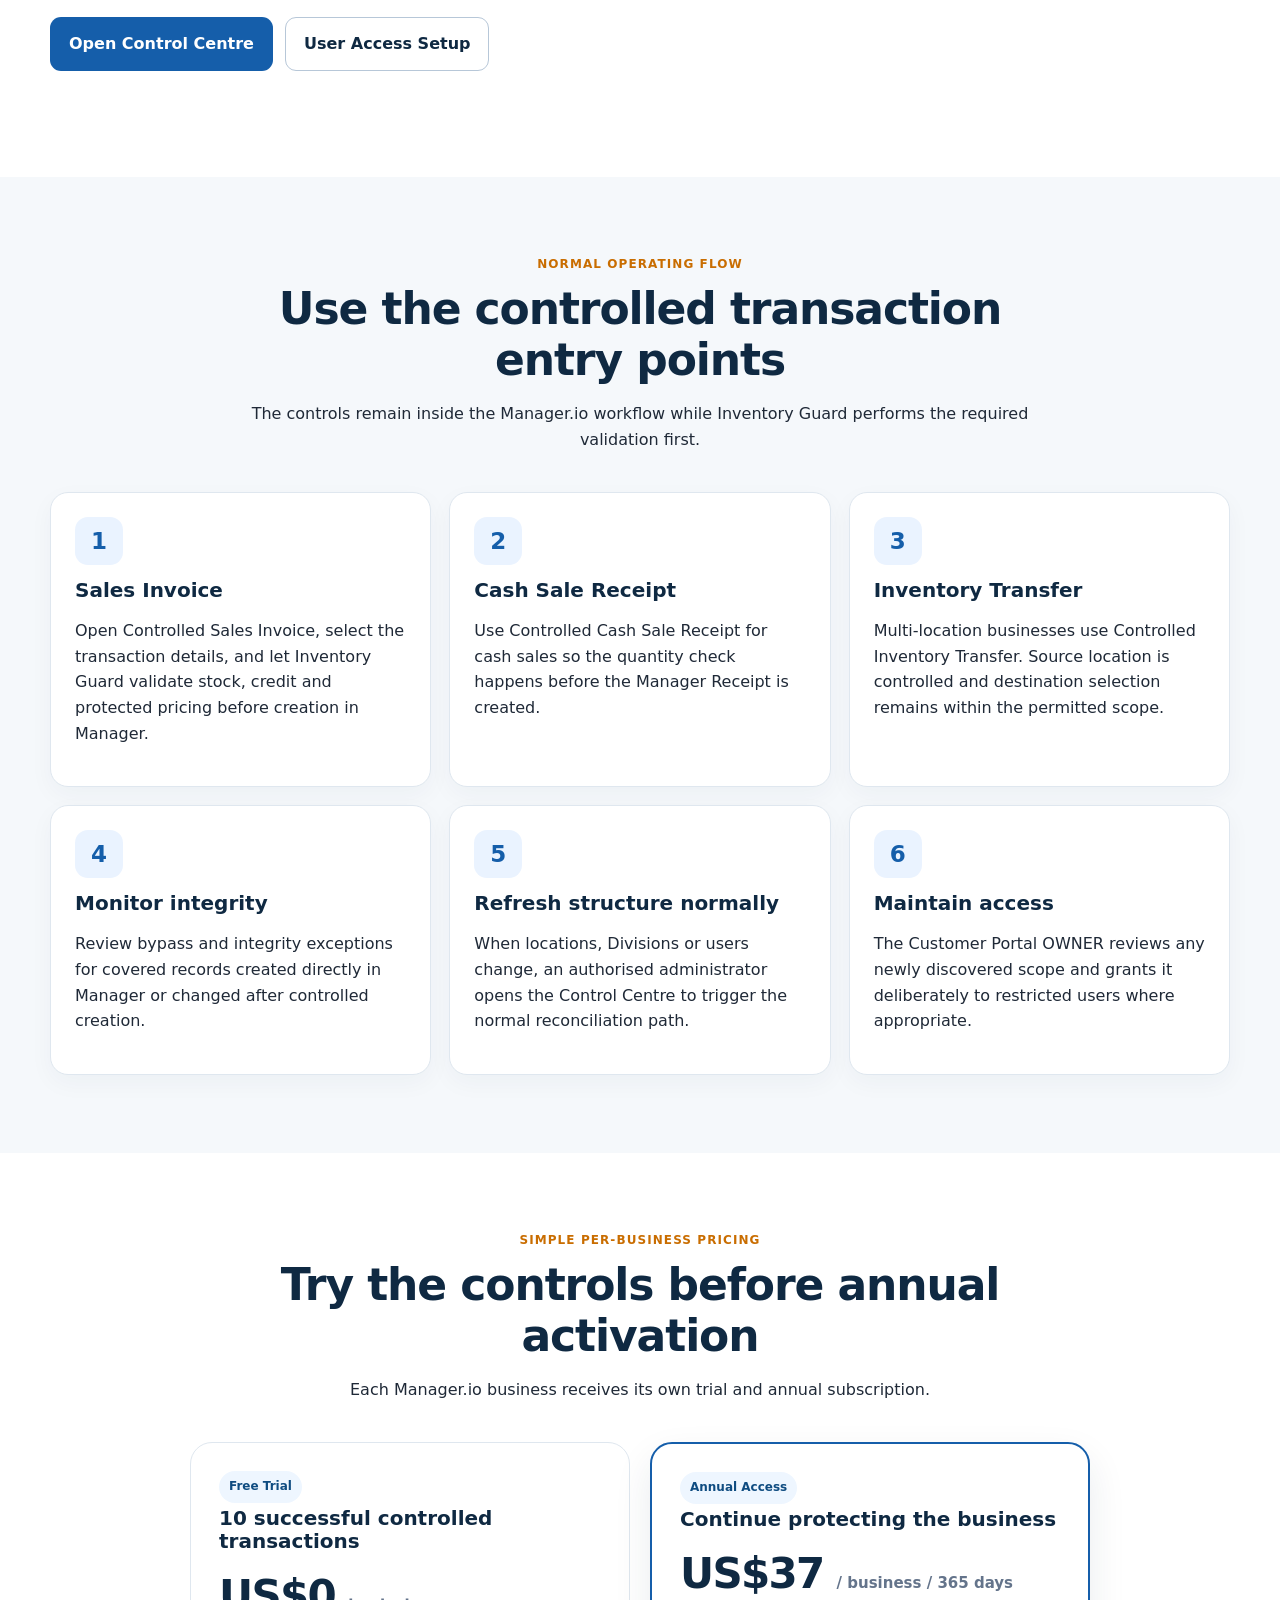
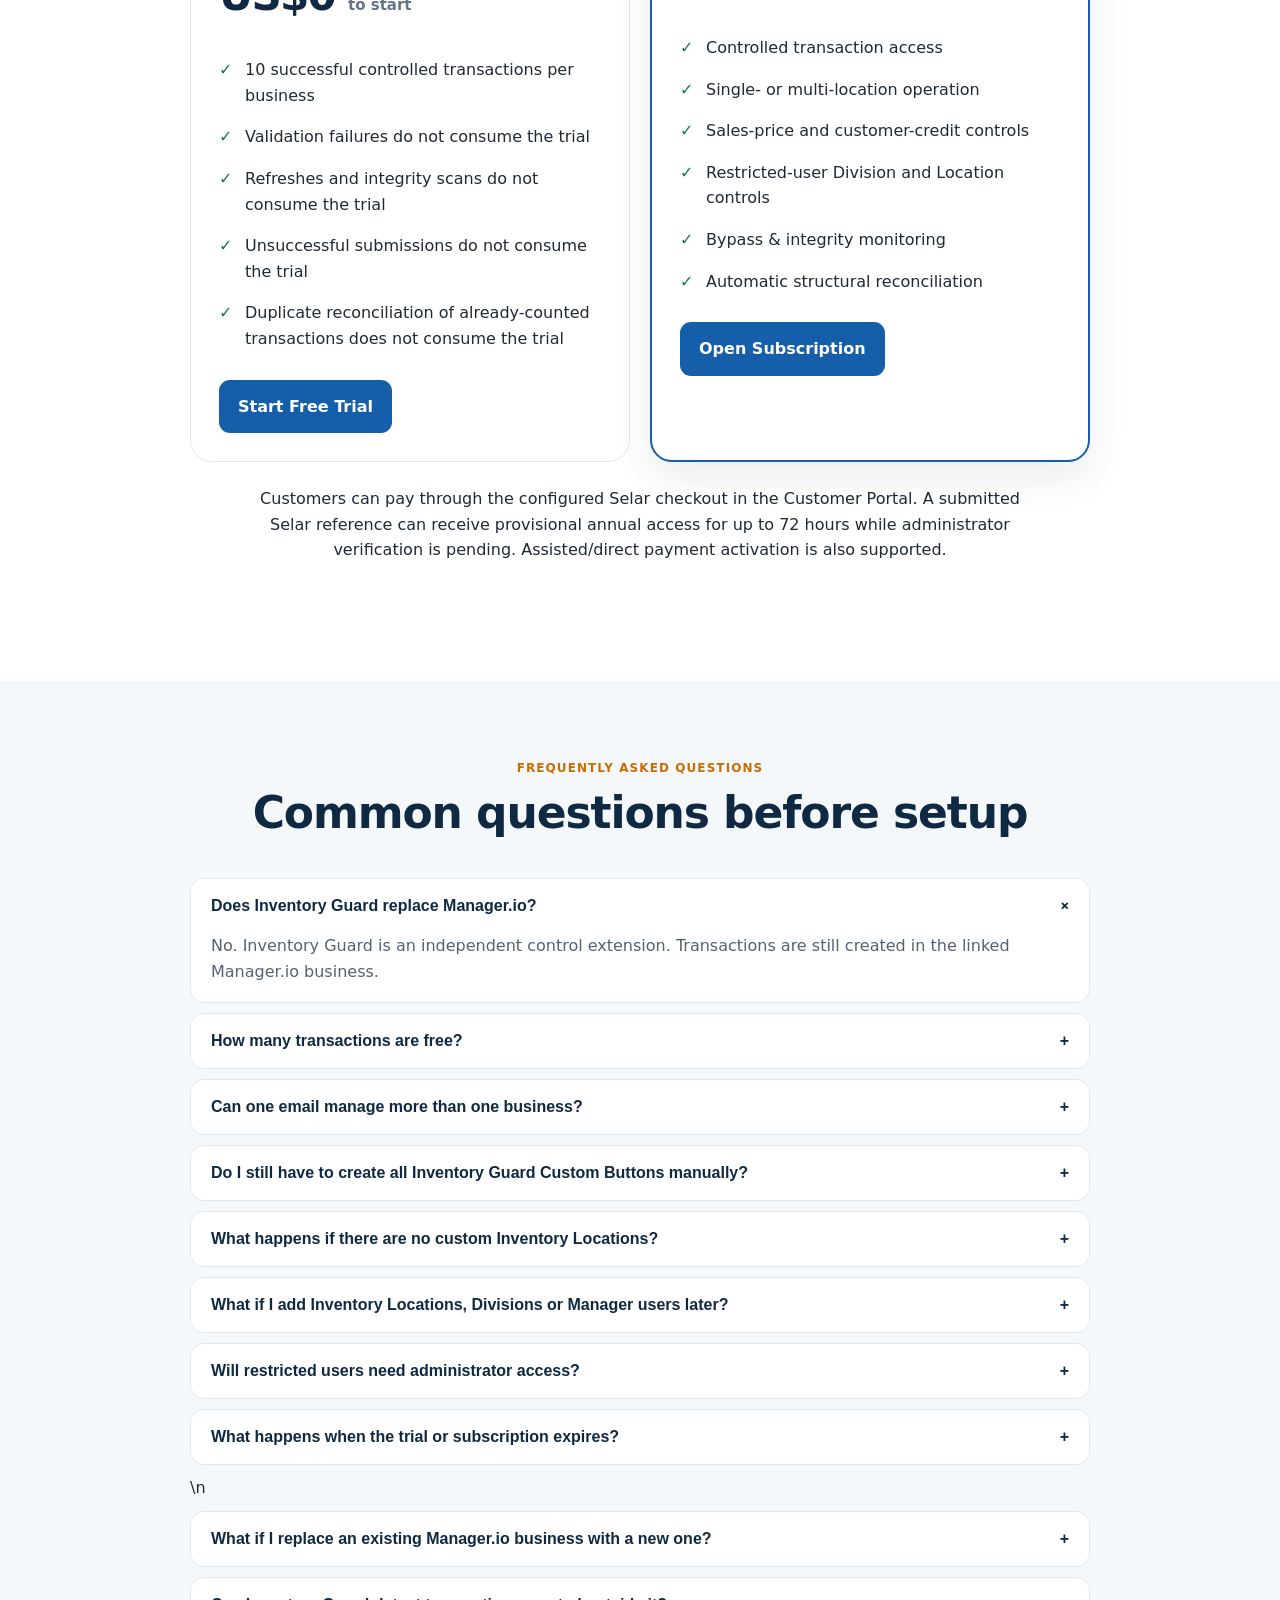
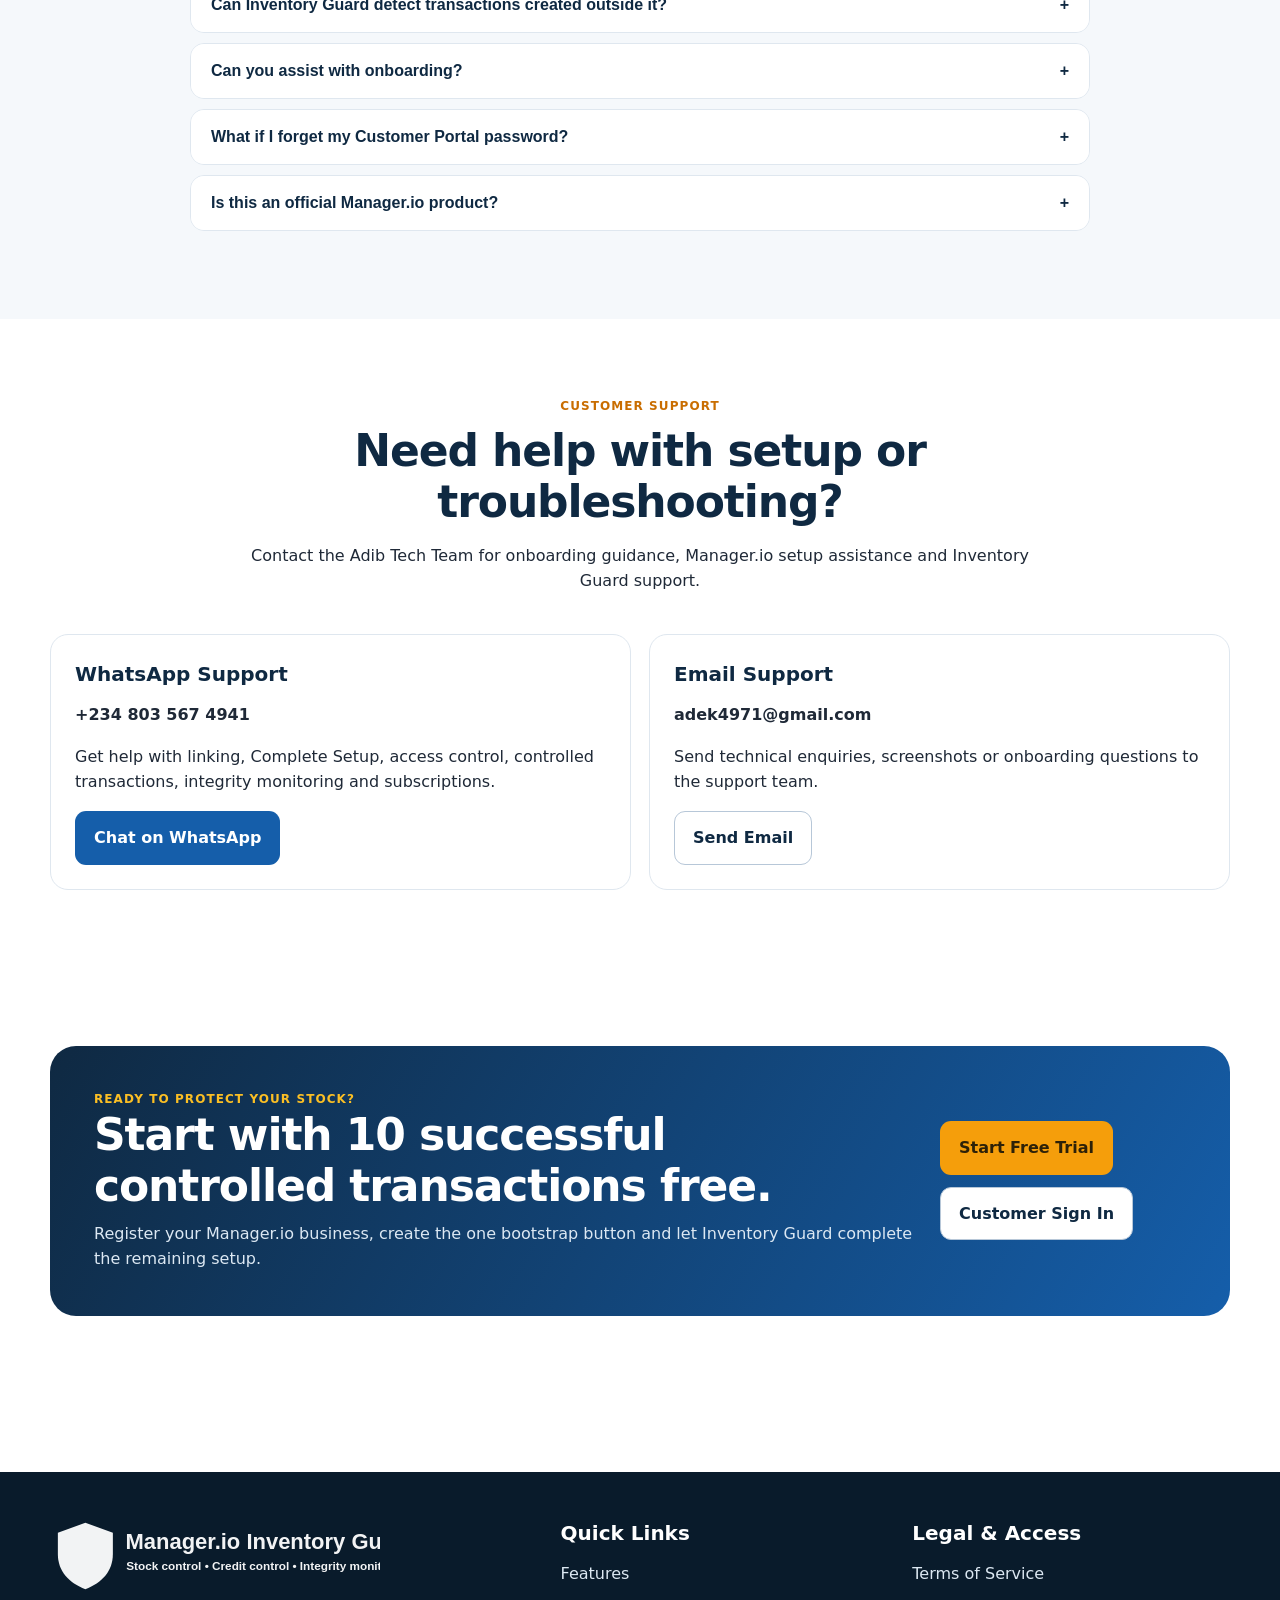
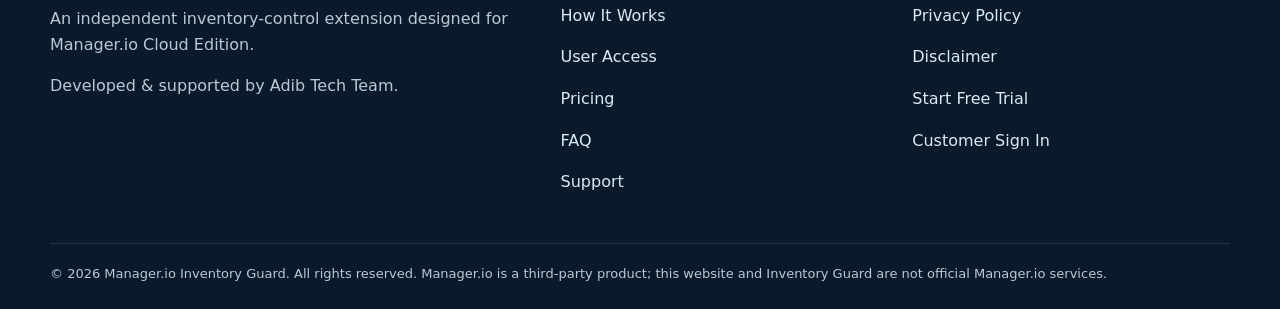
==== commit dfed3f1d: "Explain replacement-business subscription continuity" ====
--- a/index.html
+++ b/index.html
@@ -85,7 +85,7 @@
       <article class="card"><div class="iconbox">LOC</div><h3>Single &amp; Multi-Location</h3><p>Starts in single-location mode where appropriate and automatically introduces the Inventory Transfer workflow when custom locations later appear.</p></article>
       <article class="card"><div class="iconbox">USR</div><h3>User Access Control</h3><p>Restrict Manager users to assigned Divisions and Inventory Locations while leaving full-access administrators privileged.</p></article>
       <article class="card"><div class="iconbox">↻</div><h3>Automatic Structure Refresh</h3><p>When an authorised administrator opens the Control Centre, later location, Division and Manager-user changes are reconciled automatically.</p></article>
-      <article class="card"><div class="iconbox">$</div><h3>Per-Business Subscription</h3><p>Each linked Manager business has its own trial, subscription, secure binding, access settings and transaction usage.</p></article>
+      <article class="card"><div class="iconbox">$</div><h3>Per-Business Subscription</h3><p>Each linked Manager business has its own trial, subscription, secure binding, access settings and transaction usage. If a business is replaced, unused annual access can be carried to a fully onboarded replacement business without extending the original paid-through date.</p></article>
     </div>
   </div>
 </section>
@@ -218,7 +218,7 @@
       <div class="faq-item"><button class="faq-q">What happens if there are no custom Inventory Locations?<span>+</span></button><div class="faq-a">Inventory Guard uses single-location mode with Manager's Default/Unspecified location. Controlled Inventory Transfer is not required until active custom locations exist.</div></div>
       <div class="faq-item"><button class="faq-q">What if I add Inventory Locations, Divisions or Manager users later?<span>+</span></button><div class="faq-a">An authorised/full-access Manager administrator opens the Inventory Guard Control Centre. The current structure is reconciled automatically. Existing restricted-user assignments are preserved, and newly discovered scope is not silently granted.</div></div>
       <div class="faq-item"><button class="faq-q">Will restricted users need administrator access?<span>+</span></button><div class="faq-a">No. An authorised administrator handles structural refreshes. The Customer Portal OWNER manages restricted-user assignments, and ordinary users continue within their assigned Manager and Inventory Guard scope.</div></div>
-      <div class="faq-item"><button class="faq-q">What happens when the trial or subscription expires?<span>+</span></button><div class="faq-a">Further controlled transaction creation is blocked until annual access becomes active or is renewed. Integrity monitoring remains available for control and exception review.</div></div>
+      <div class="faq-item"><button class="faq-q">What happens when the trial or subscription expires?<span>+</span></button><div class="faq-a">Further controlled transaction creation is blocked until annual access becomes active or is renewed. Integrity monitoring remains available for control and exception review.</div></div>\n      <div class="faq-item"><button class="faq-q">What if I replace an existing Manager.io business with a new one?<span>+</span></button><div class="faq-a">The replacement business should be registered and fully set up as a new Inventory Guard business. Where eligible, an administrator can preserve the unused portion of the existing annual access on the replacement business while keeping the original paid-through date.</div></div>
       <div class="faq-item"><button class="faq-q">Can Inventory Guard detect transactions created outside it?<span>+</span></button><div class="faq-a">Yes. The Bypass &amp; Integrity Monitor can flag covered Manager transactions created directly outside Inventory Guard, as well as controlled records later changed or deleted.</div></div>
       <div class="faq-item"><button class="faq-q">Can you assist with onboarding?<span>+</span></button><div class="faq-a">Yes. Assisted/direct onboarding is supported. An administrator can create the customer/business, generate the linking code, assist with Manager setup, create a Customer Portal invitation and record direct/offline payment where applicable.</div></div>
       <div class="faq-item"><button class="faq-q">What if I forget my Customer Portal password?<span>+</span></button><div class="faq-a">Use <strong>Forgot password?</strong> on the sign-in page. Inventory Guard emails a secure password-reset link to the registered account email.</div></div>
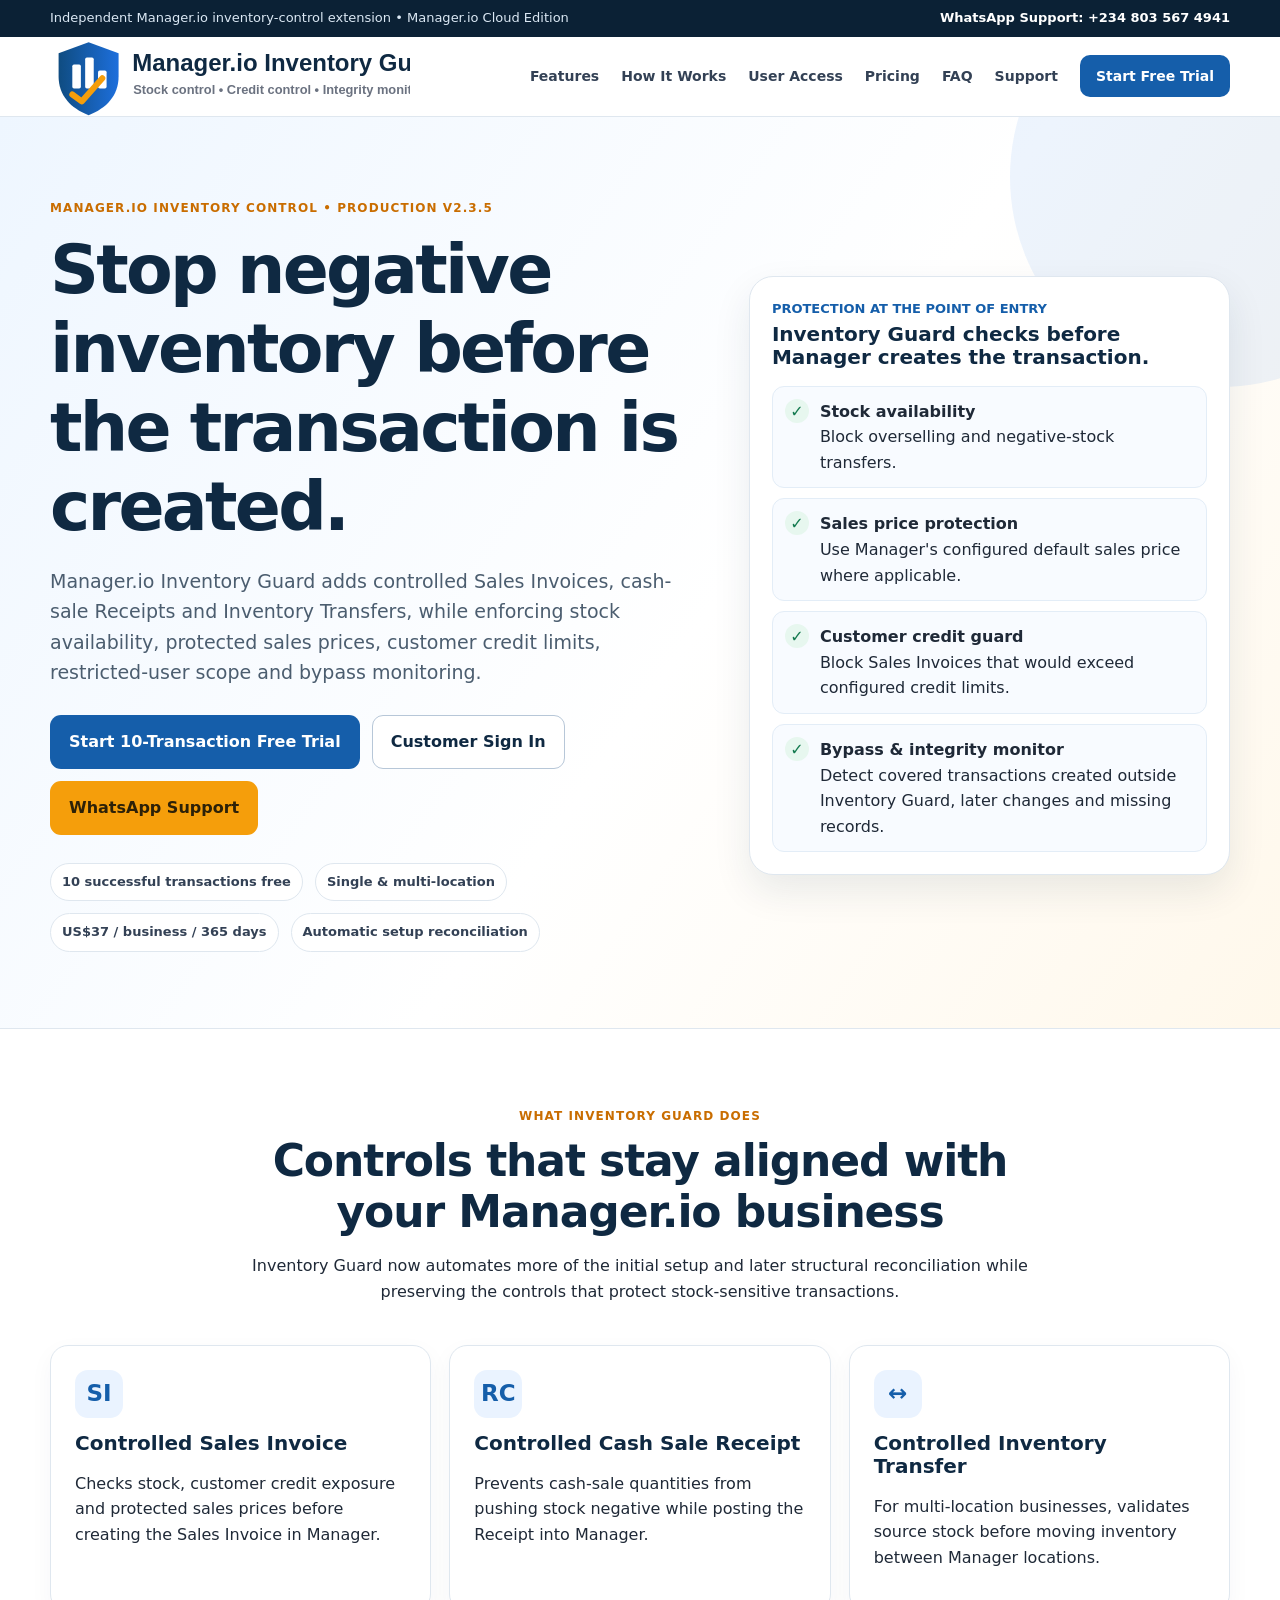
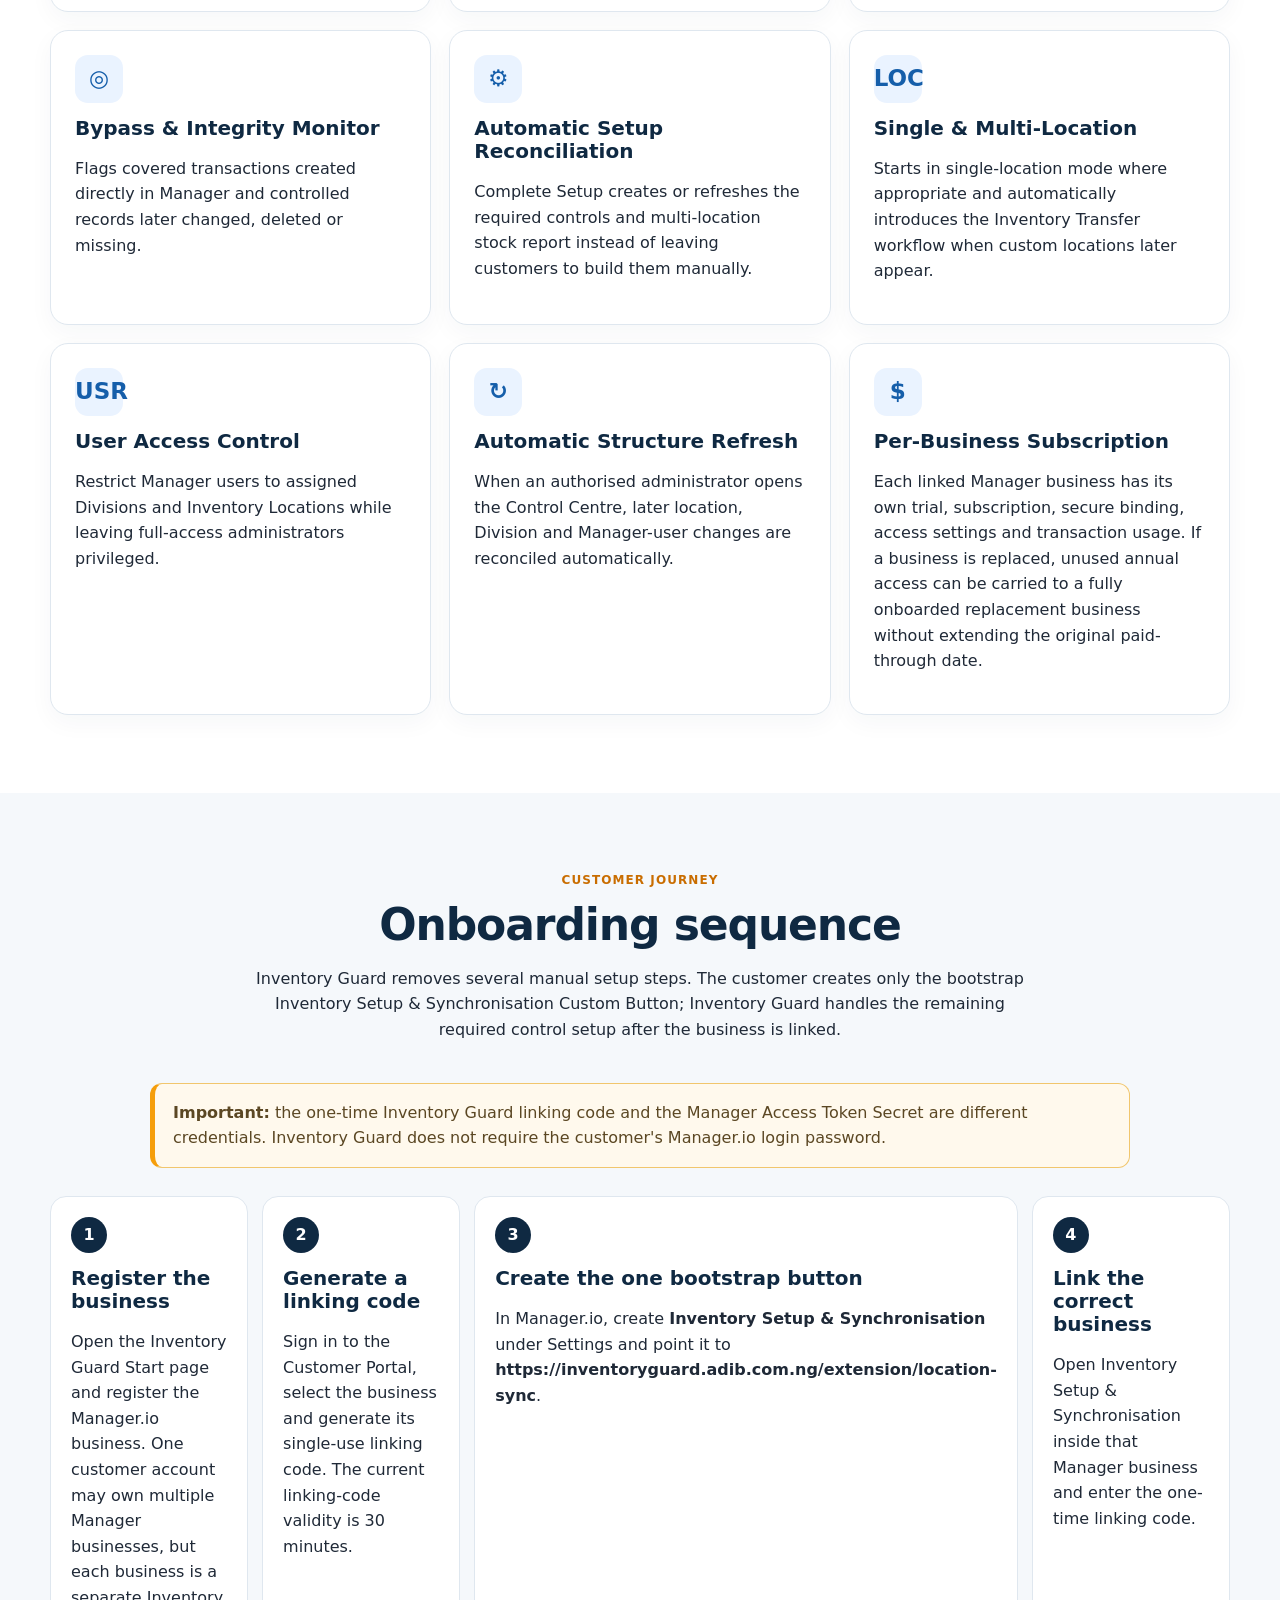
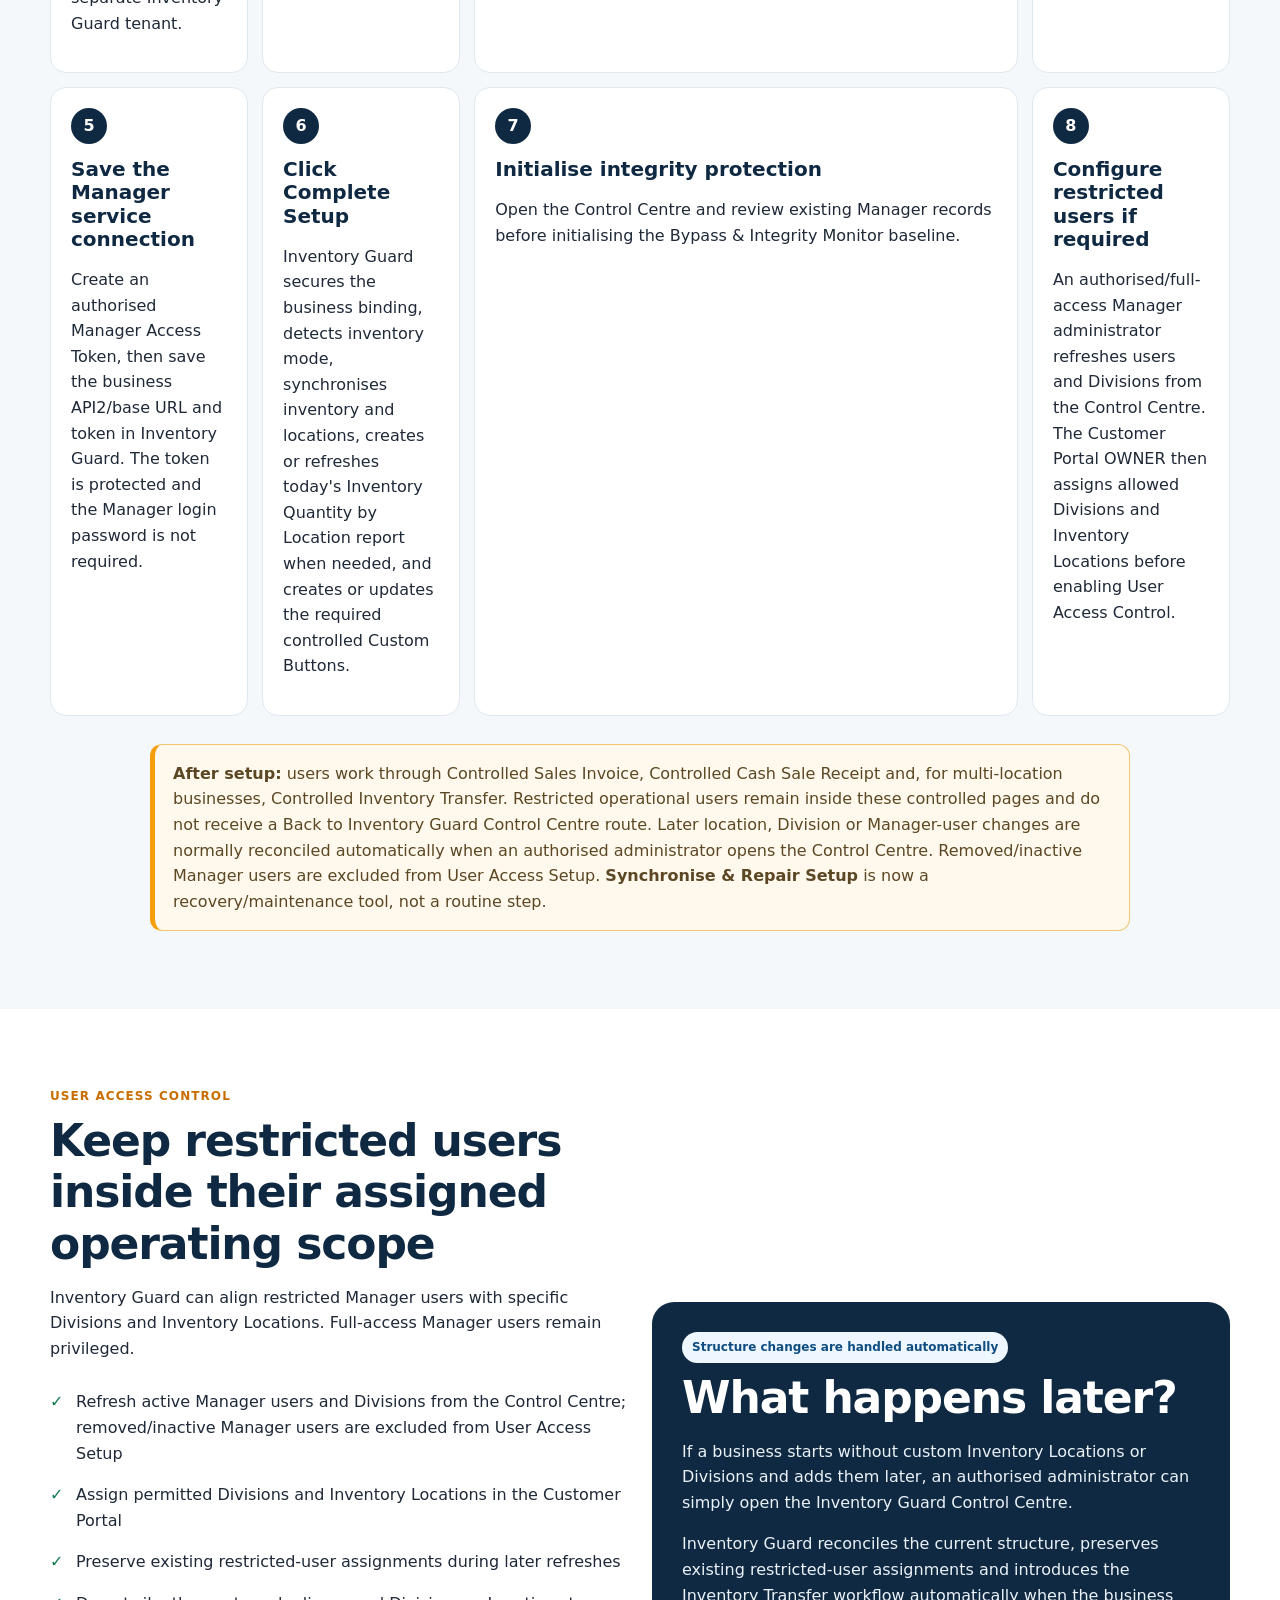
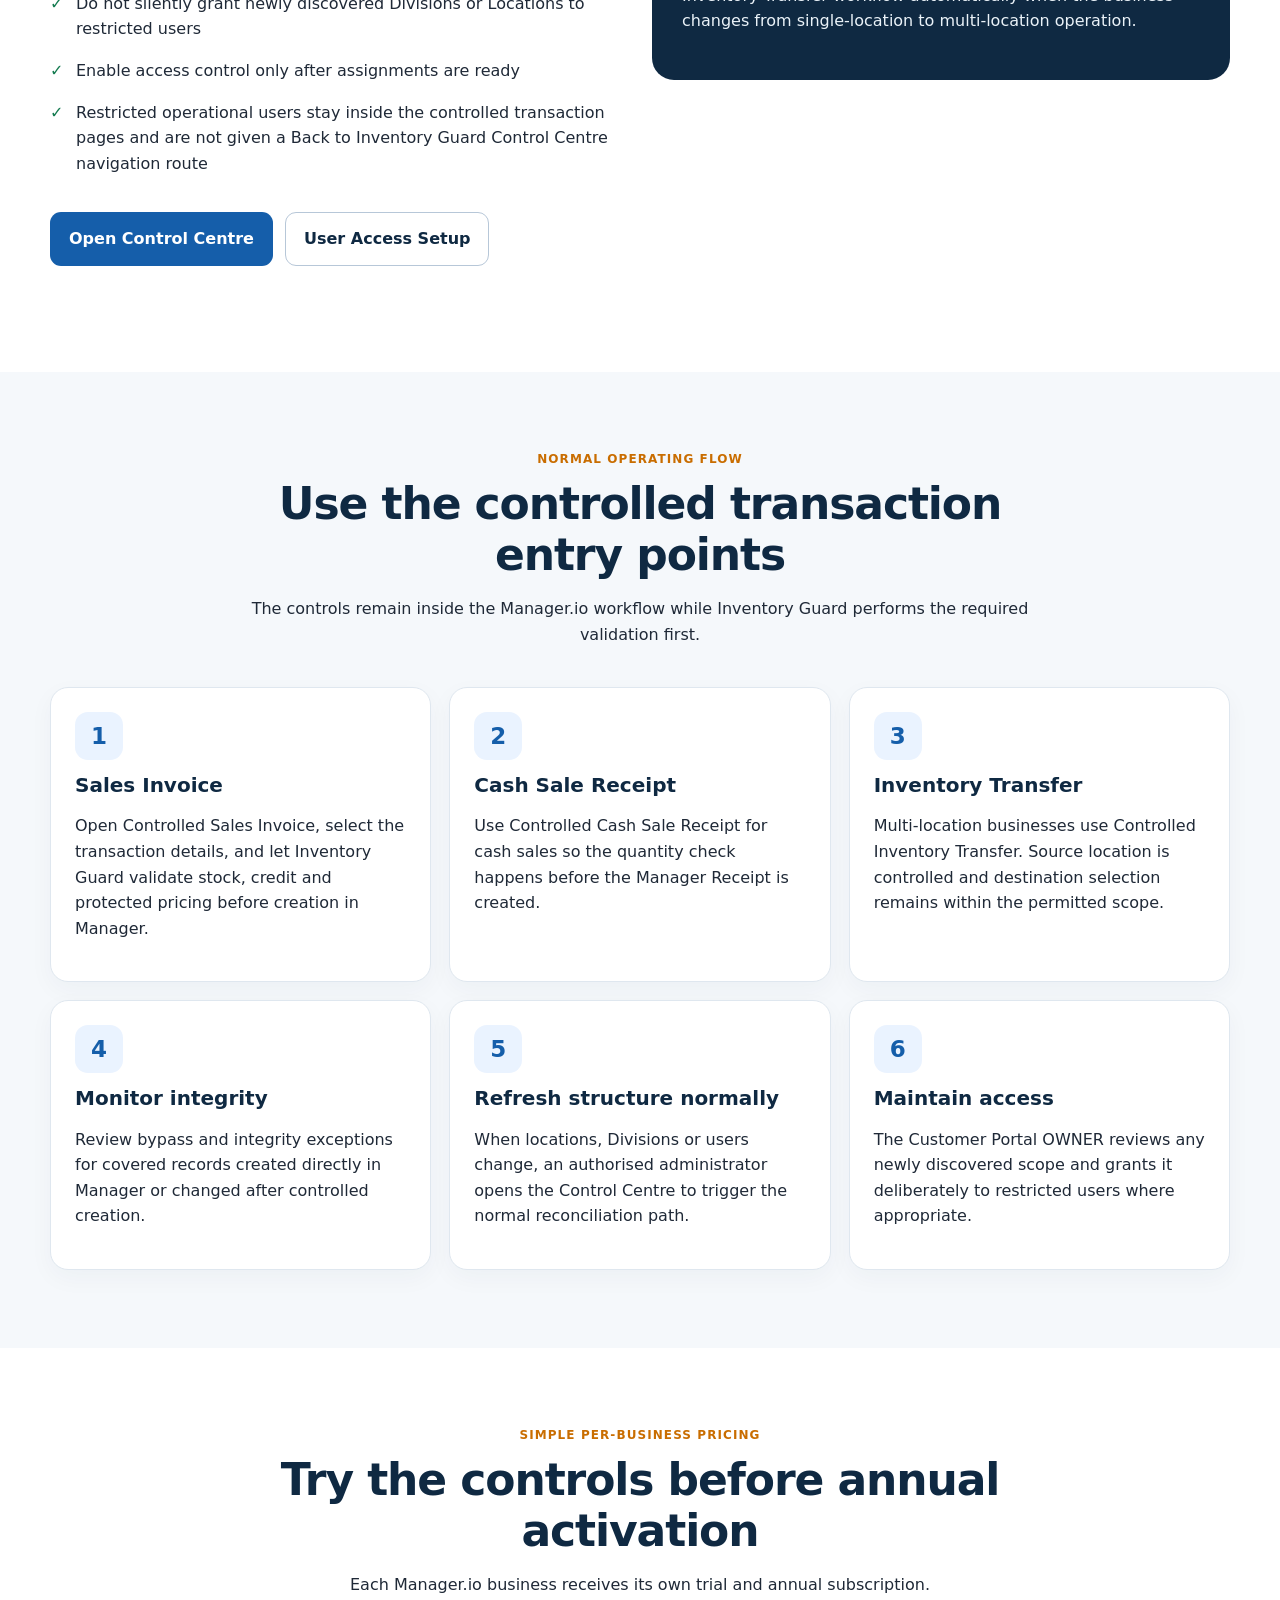
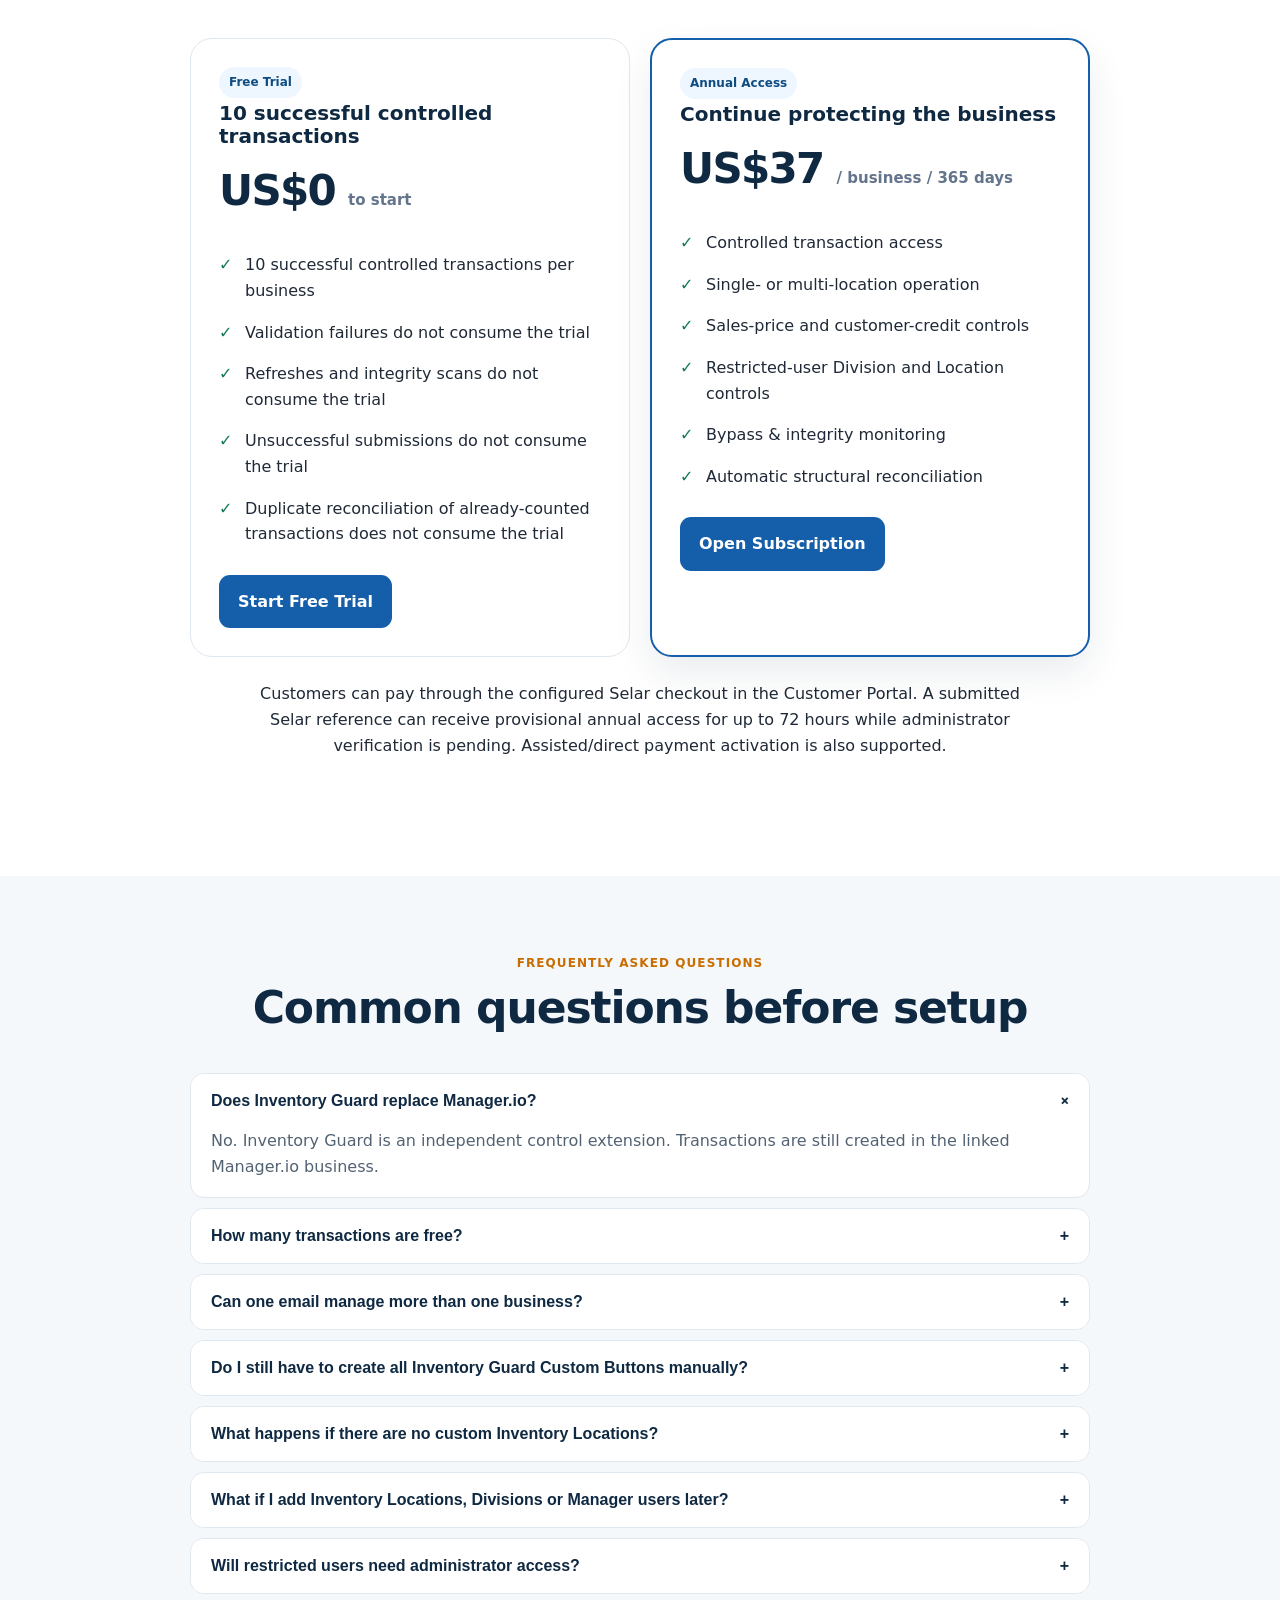
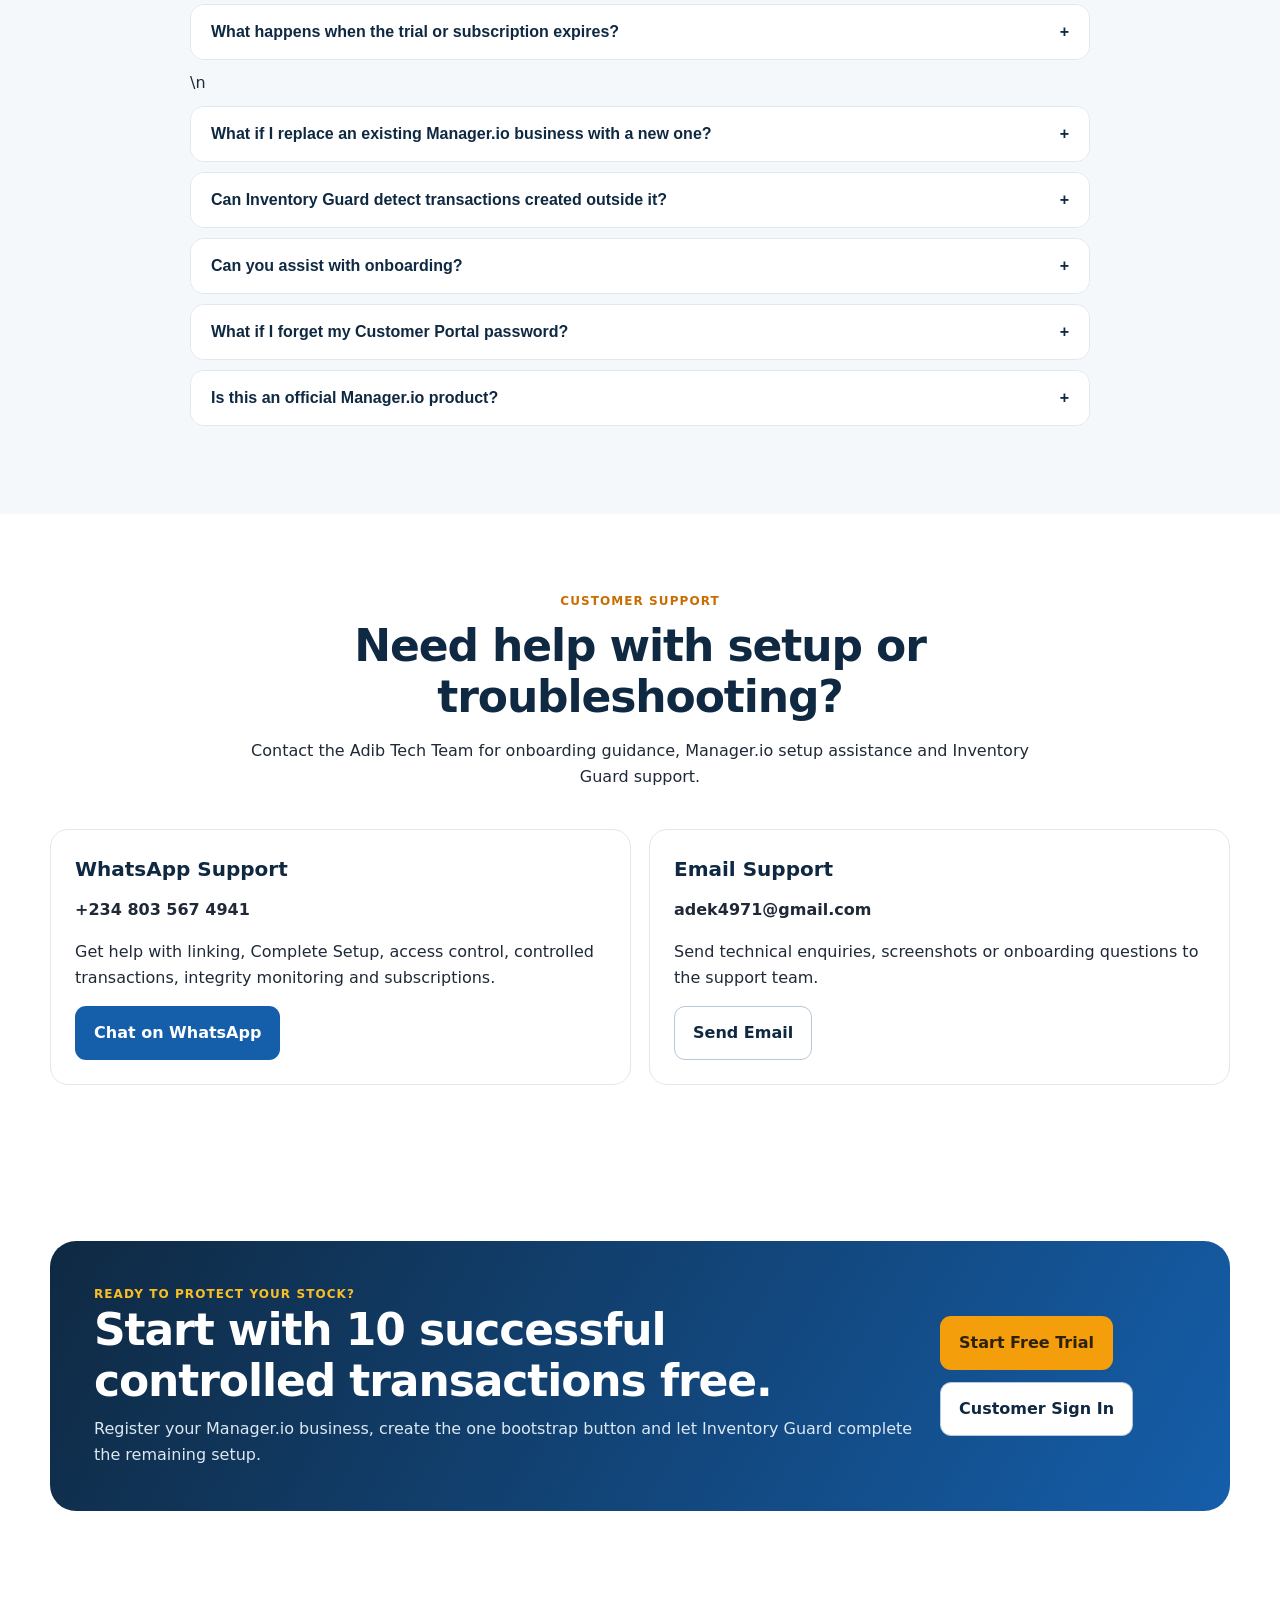
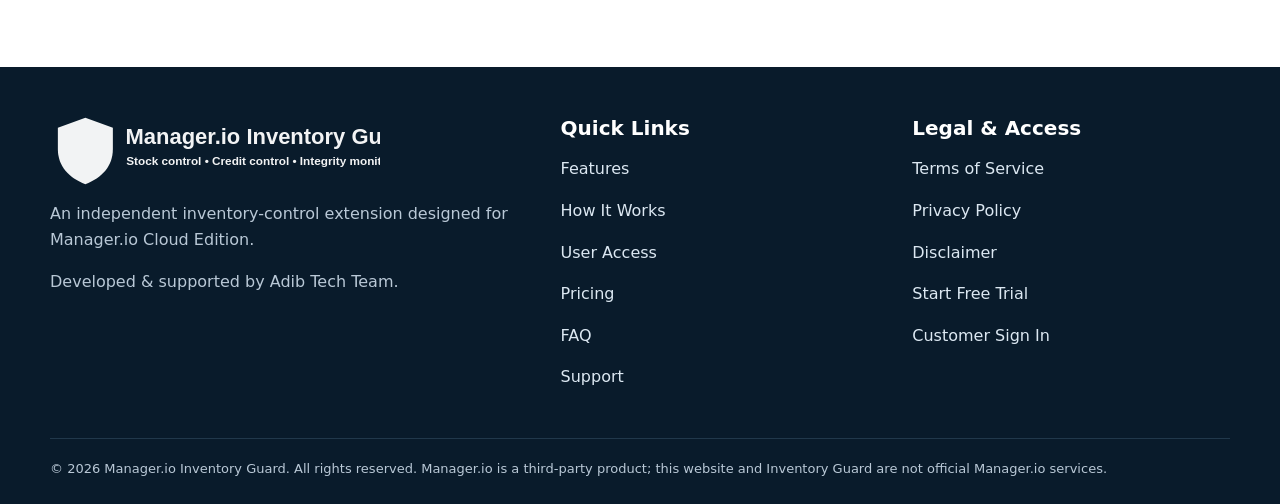
==== commit bb787e79: "Update public website for Inventory Guard v2.3.5" ====
--- a/index.html
+++ b/index.html
@@ -41,7 +41,7 @@
 <section class="hero">
   <div class="container">
     <div>
-      <div class="eyebrow">Manager.io Inventory Control</div>
+      <div class="eyebrow">Manager.io Inventory Control • Production v2.3.5</div>
       <h1>Stop negative inventory before the transaction is created.</h1>
       <p class="lead">Manager.io Inventory Guard adds controlled Sales Invoices, cash-sale Receipts and Inventory Transfers, while enforcing stock availability, protected sales prices, customer credit limits, restricted-user scope and bypass monitoring.</p>
       <div class="actions">
@@ -114,7 +114,7 @@
     </div>
 
     <div class="journey-note after">
-      <strong>After setup:</strong> users work through Controlled Sales Invoice, Controlled Cash Sale Receipt and, for multi-location businesses, Controlled Inventory Transfer. Later location, Division or Manager-user changes are normally reconciled automatically when an authorised administrator opens the Control Centre. <strong>Synchronise &amp; Repair Setup</strong> is now a recovery/maintenance tool, not a routine step.
+      <strong>After setup:</strong> users work through Controlled Sales Invoice, Controlled Cash Sale Receipt and, for multi-location businesses, Controlled Inventory Transfer. Restricted operational users remain inside these controlled pages and do not receive a Back to Inventory Guard Control Centre route. Later location, Division or Manager-user changes are normally reconciled automatically when an authorised administrator opens the Control Centre. Removed/inactive Manager users are excluded from User Access Setup. <strong>Synchronise &amp; Repair Setup</strong> is now a recovery/maintenance tool, not a routine step.
     </div>
   </div>
 </section>
@@ -126,11 +126,12 @@
       <h2>Keep restricted users inside their assigned operating scope</h2>
       <p>Inventory Guard can align restricted Manager users with specific Divisions and Inventory Locations. Full-access Manager users remain privileged.</p>
       <ul class="clean">
-        <li>Refresh Manager users and Divisions from the Control Centre</li>
+        <li>Refresh active Manager users and Divisions from the Control Centre; removed/inactive Manager users are excluded from User Access Setup</li>
         <li>Assign permitted Divisions and Inventory Locations in the Customer Portal</li>
         <li>Preserve existing restricted-user assignments during later refreshes</li>
         <li>Do not silently grant newly discovered Divisions or Locations to restricted users</li>
         <li>Enable access control only after assignments are ready</li>
+        <li>Restricted operational users stay inside the controlled transaction pages and are not given a Back to Inventory Guard Control Centre navigation route</li>
       </ul>
       <div class="actions">
         <a class="btn primary" href="https://inventoryguard.adib.com.ng/extension/control-centre" rel="noopener" target="_blank">Open Control Centre</a>
@@ -216,8 +217,8 @@
       <div class="faq-item"><button class="faq-q">Can one email manage more than one business?<span>+</span></button><div class="faq-a">Yes. One customer login can manage multiple Manager.io businesses. Each business has its own tenant, trial, subscription, Manager connection, secure binding and access settings.</div></div>
       <div class="faq-item"><button class="faq-q">Do I still have to create all Inventory Guard Custom Buttons manually?<span>+</span></button><div class="faq-a">No. You manually create only the bootstrap Inventory Setup &amp; Synchronisation button. After the business is linked and the service connection is saved, Complete Setup creates or updates the required controlled buttons automatically.</div></div>
       <div class="faq-item"><button class="faq-q">What happens if there are no custom Inventory Locations?<span>+</span></button><div class="faq-a">Inventory Guard uses single-location mode with Manager's Default/Unspecified location. Controlled Inventory Transfer is not required until active custom locations exist.</div></div>
-      <div class="faq-item"><button class="faq-q">What if I add Inventory Locations, Divisions or Manager users later?<span>+</span></button><div class="faq-a">An authorised/full-access Manager administrator opens the Inventory Guard Control Centre. The current structure is reconciled automatically. Existing restricted-user assignments are preserved, and newly discovered scope is not silently granted.</div></div>
-      <div class="faq-item"><button class="faq-q">Will restricted users need administrator access?<span>+</span></button><div class="faq-a">No. An authorised administrator handles structural refreshes. The Customer Portal OWNER manages restricted-user assignments, and ordinary users continue within their assigned Manager and Inventory Guard scope.</div></div>
+      <div class="faq-item"><button class="faq-q">What if I add Inventory Locations, Divisions or Manager users later?<span>+</span></button><div class="faq-a">An authorised/full-access Manager administrator opens the Inventory Guard Control Centre. The current structure is reconciled automatically. Existing restricted-user assignments are preserved, newly discovered scope is not silently granted, and Manager users who have been removed or are no longer active are excluded from User Access Setup.</div></div>
+      <div class="faq-item"><button class="faq-q">Will restricted users need administrator access?<span>+</span></button><div class="faq-a">No. An authorised administrator handles structural refreshes. The Customer Portal OWNER manages restricted-user assignments, and ordinary users continue only within their assigned Manager and Inventory Guard scope. Controlled transaction pages do not provide them with a Back to Inventory Guard Control Centre navigation route.</div></div>
       <div class="faq-item"><button class="faq-q">What happens when the trial or subscription expires?<span>+</span></button><div class="faq-a">Further controlled transaction creation is blocked until annual access becomes active or is renewed. Integrity monitoring remains available for control and exception review.</div></div>\n      <div class="faq-item"><button class="faq-q">What if I replace an existing Manager.io business with a new one?<span>+</span></button><div class="faq-a">The replacement business should be registered and fully set up as a new Inventory Guard business. Where eligible, an administrator can preserve the unused portion of the existing annual access on the replacement business while keeping the original paid-through date.</div></div>
       <div class="faq-item"><button class="faq-q">Can Inventory Guard detect transactions created outside it?<span>+</span></button><div class="faq-a">Yes. The Bypass &amp; Integrity Monitor can flag covered Manager transactions created directly outside Inventory Guard, as well as controlled records later changed or deleted.</div></div>
       <div class="faq-item"><button class="faq-q">Can you assist with onboarding?<span>+</span></button><div class="faq-a">Yes. Assisted/direct onboarding is supported. An administrator can create the customer/business, generate the linking code, assist with Manager setup, create a Customer Portal invitation and record direct/offline payment where applicable.</div></div>
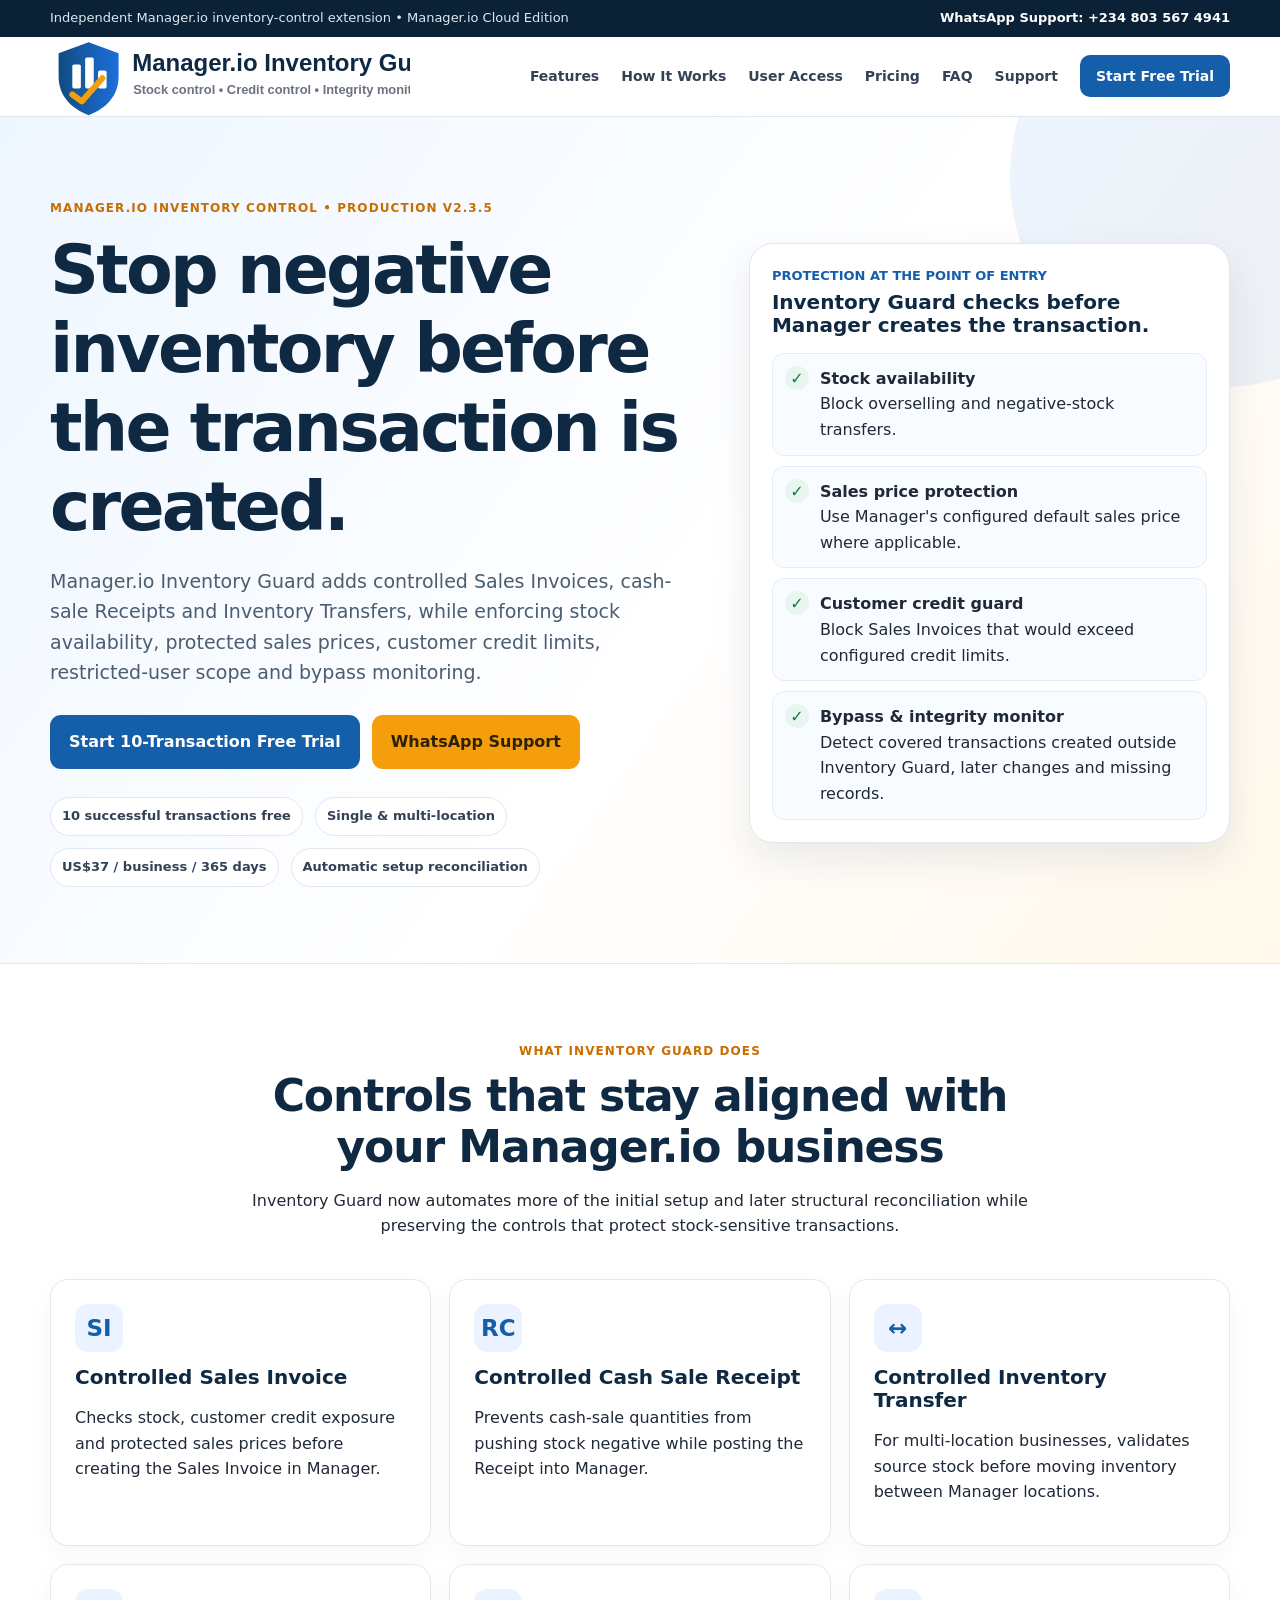
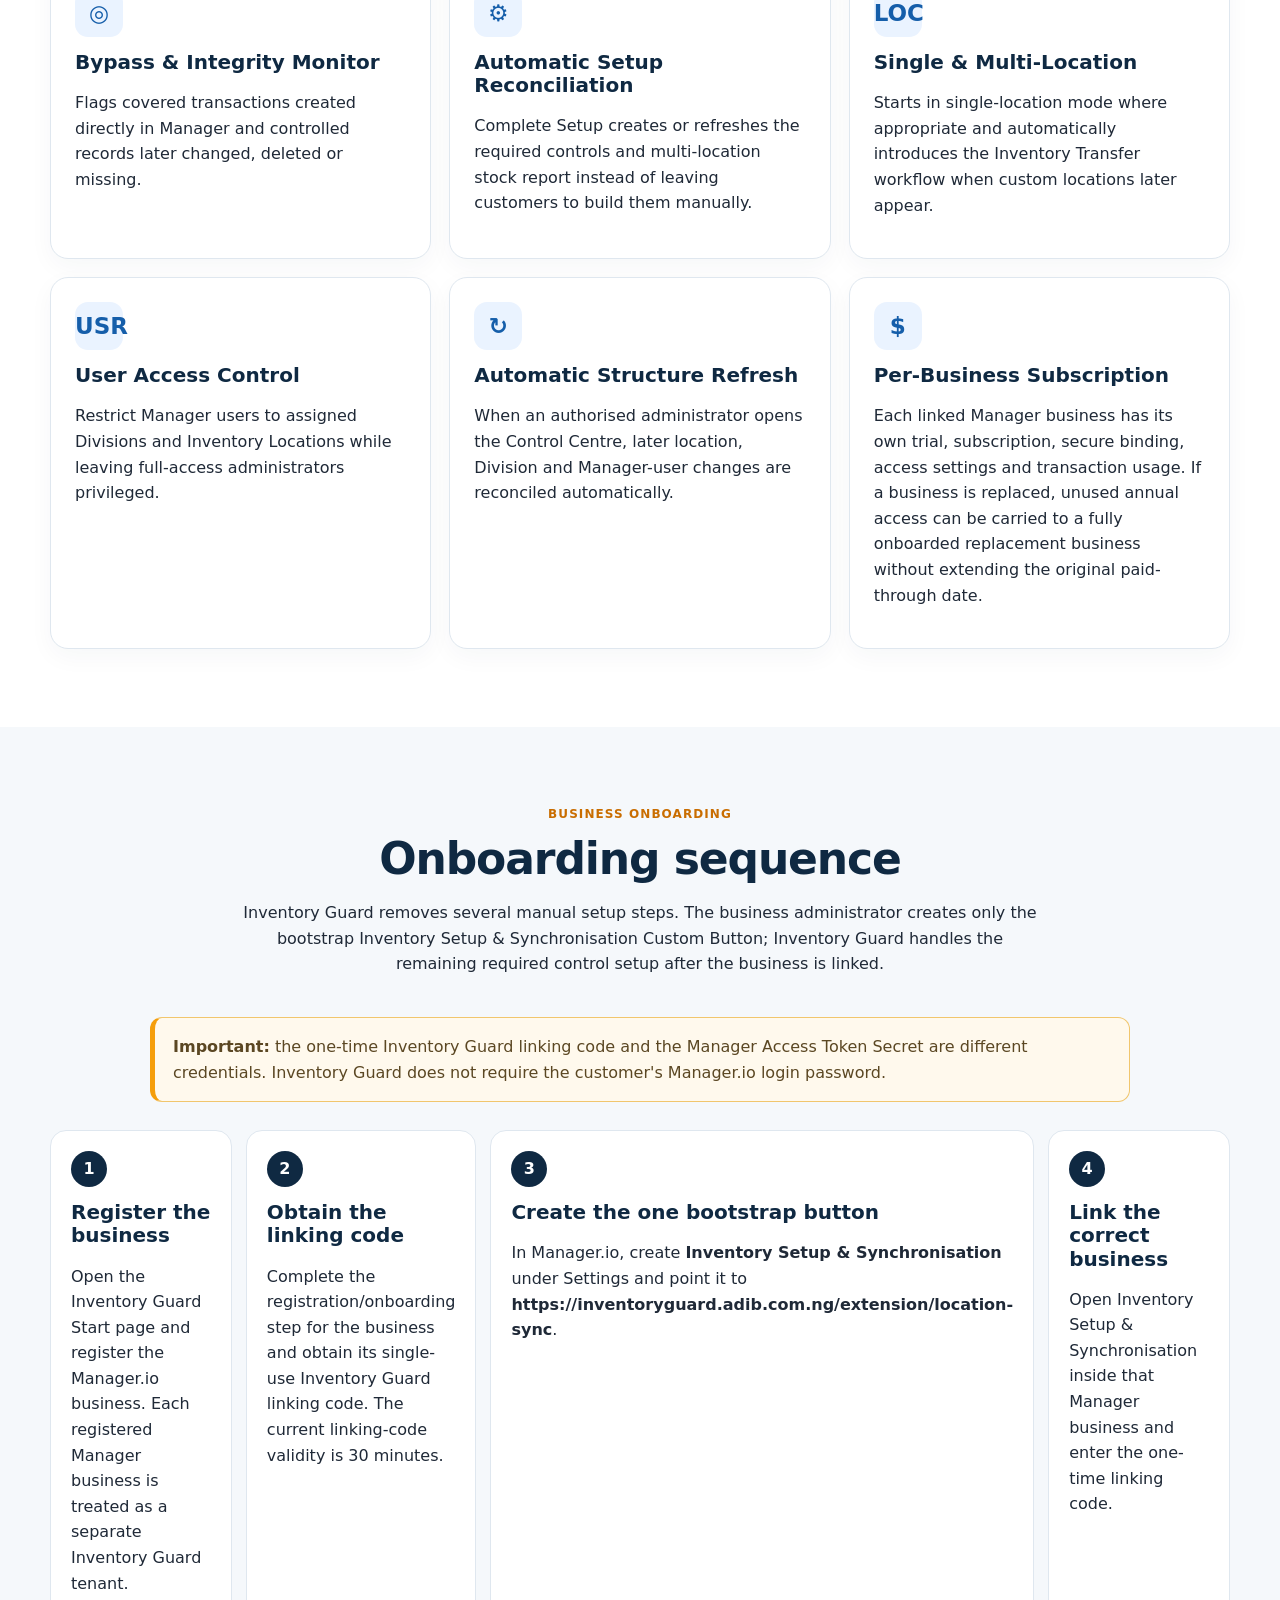
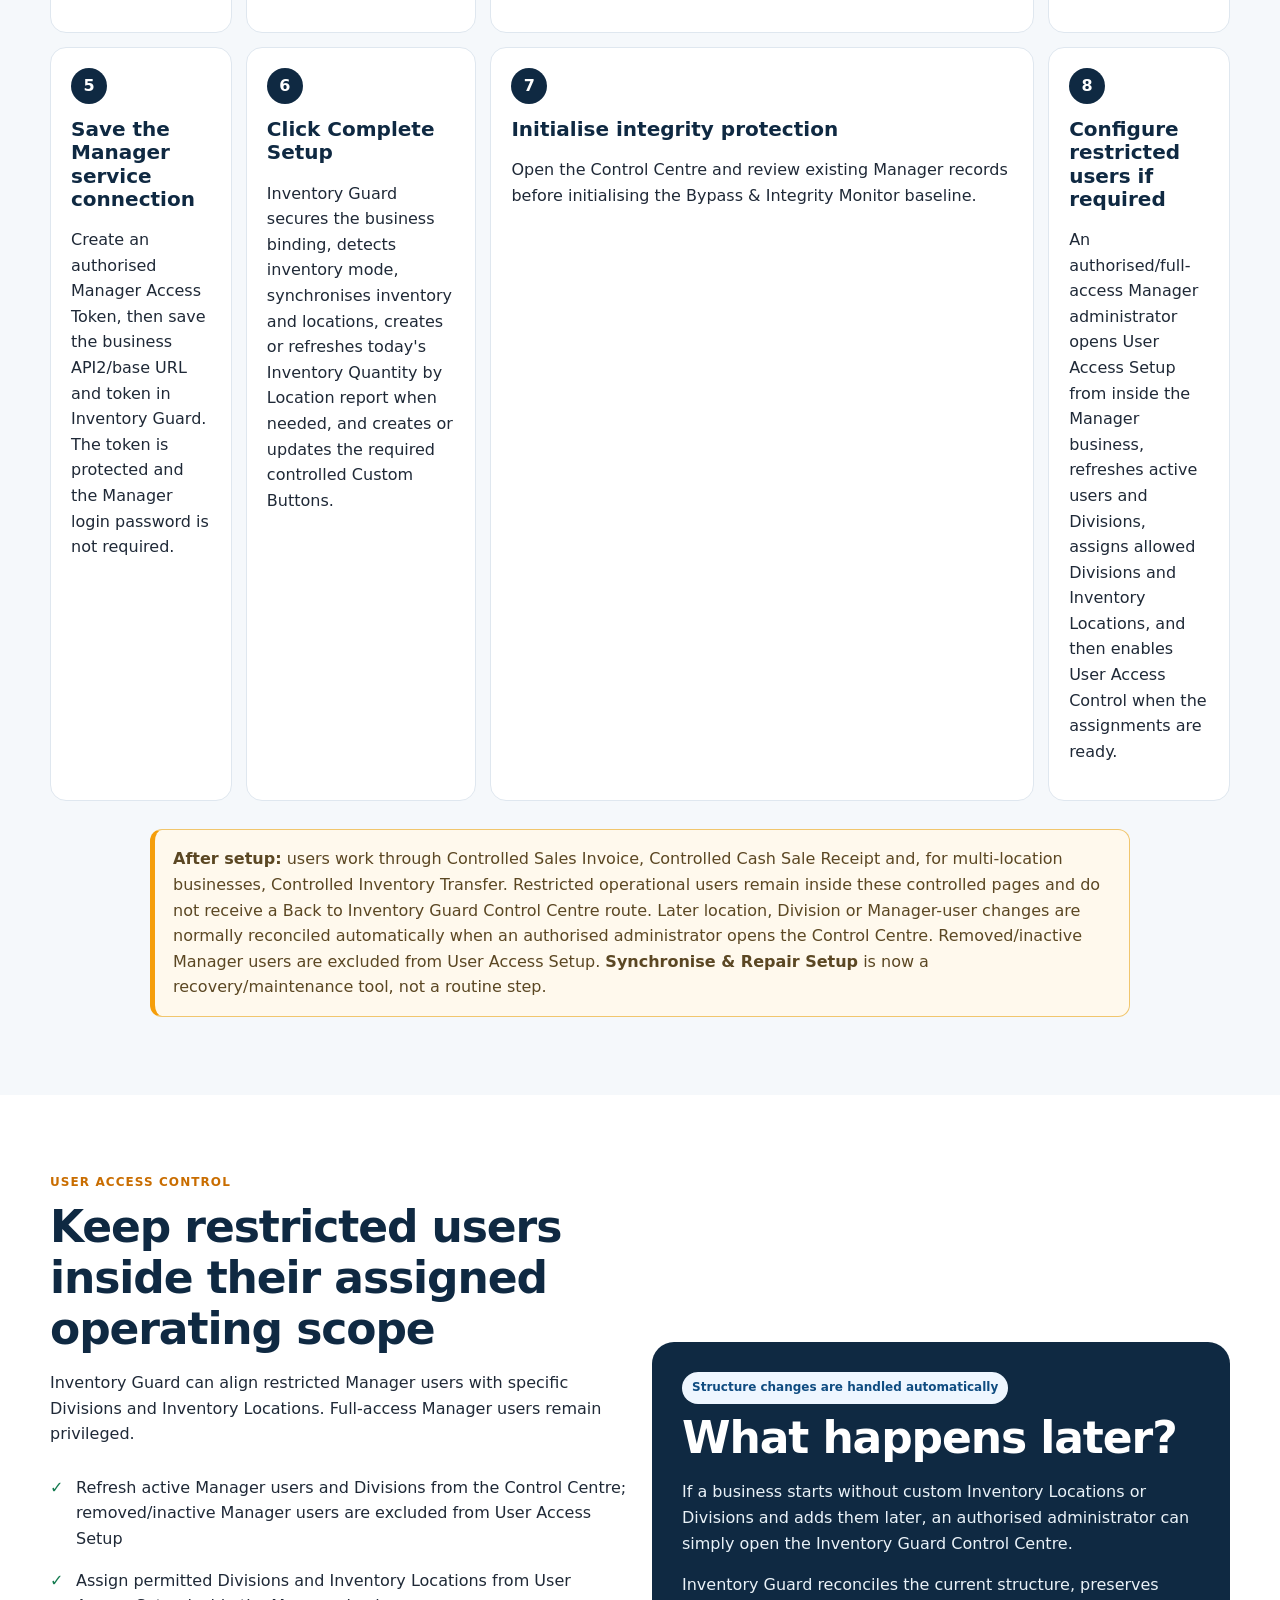
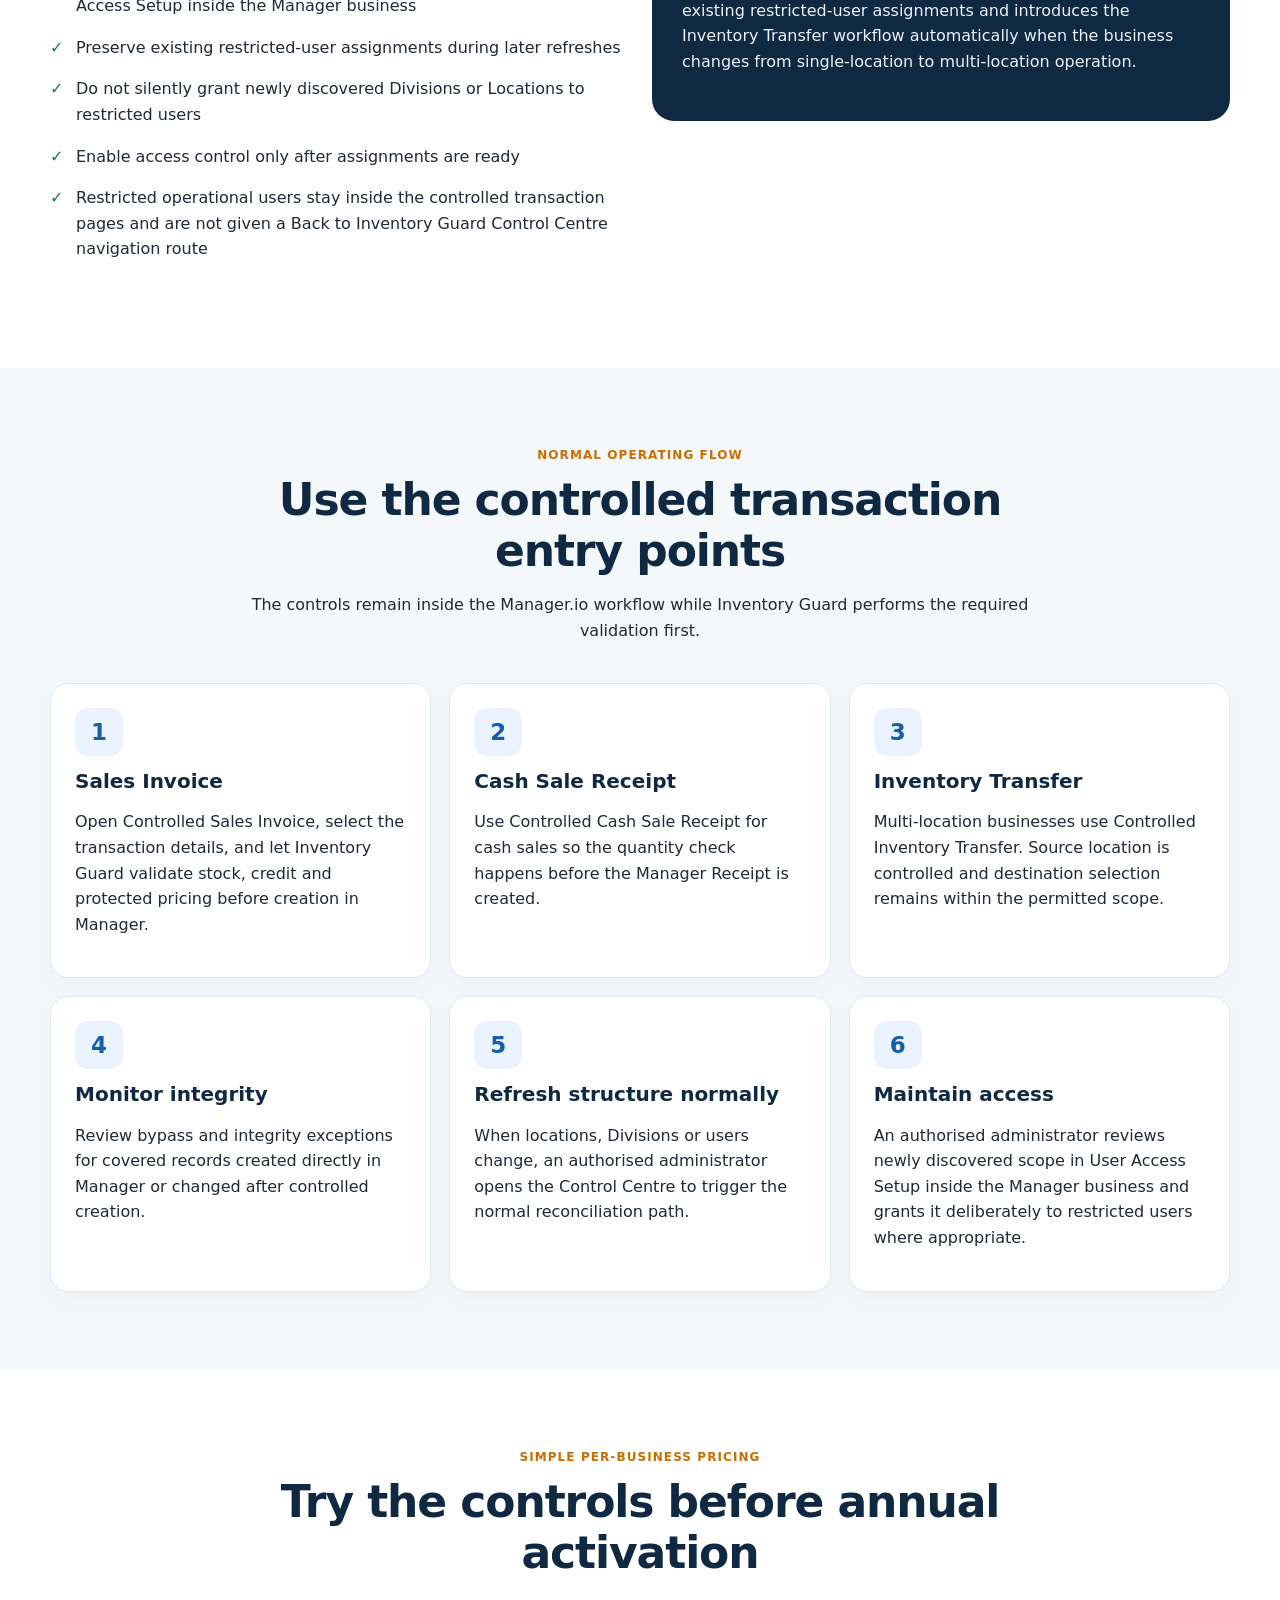
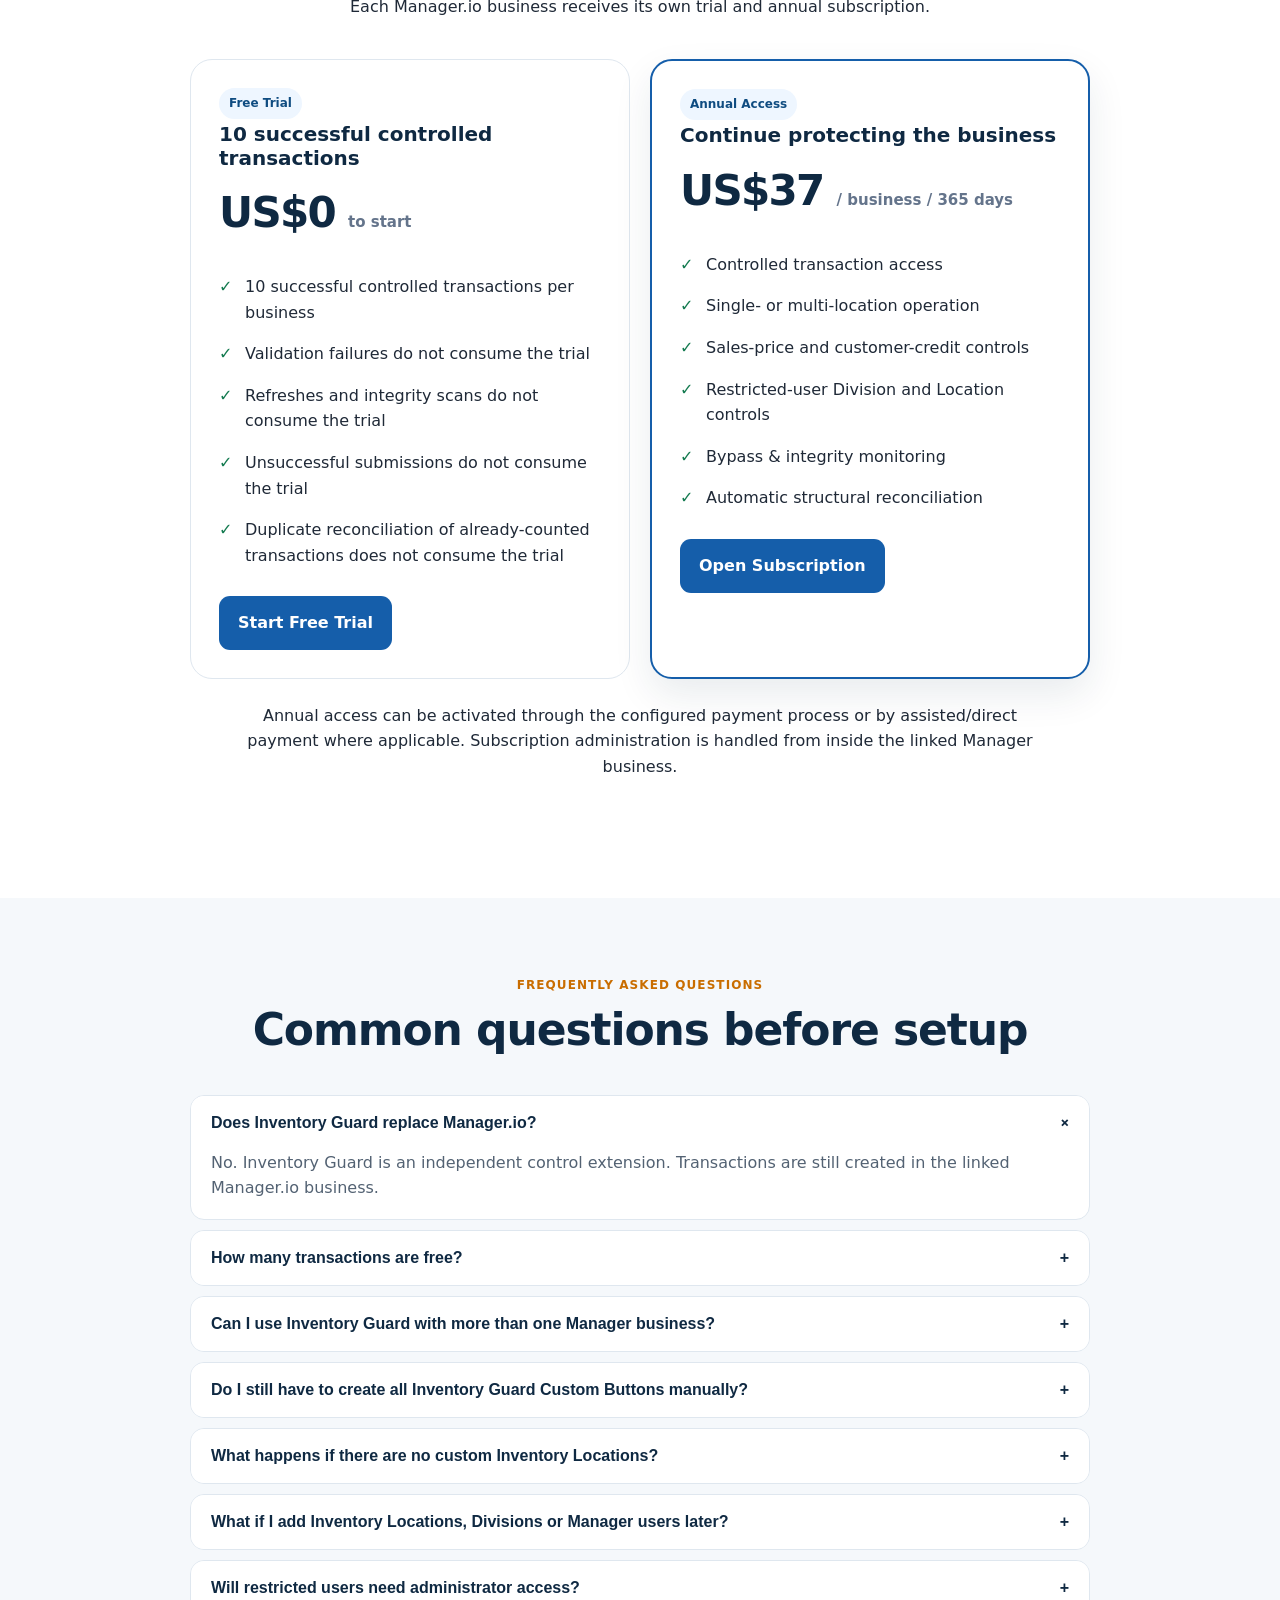
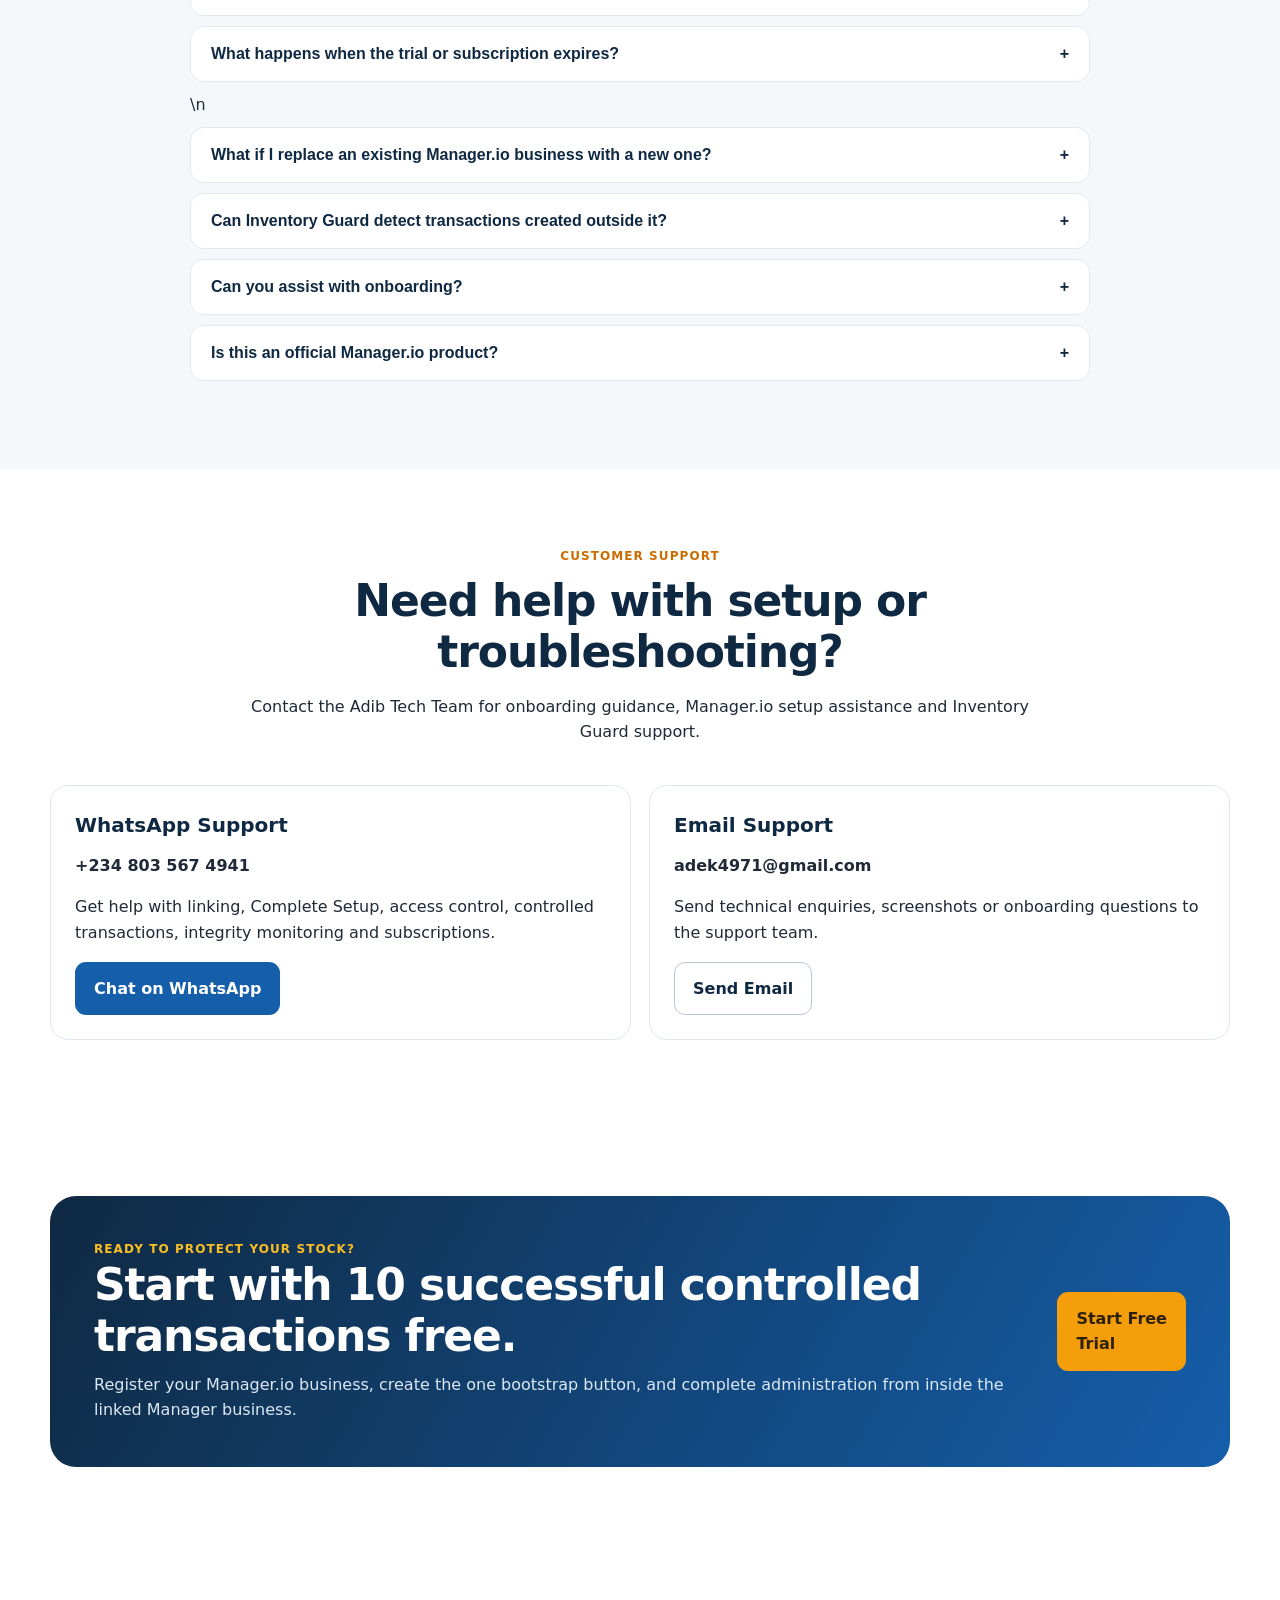
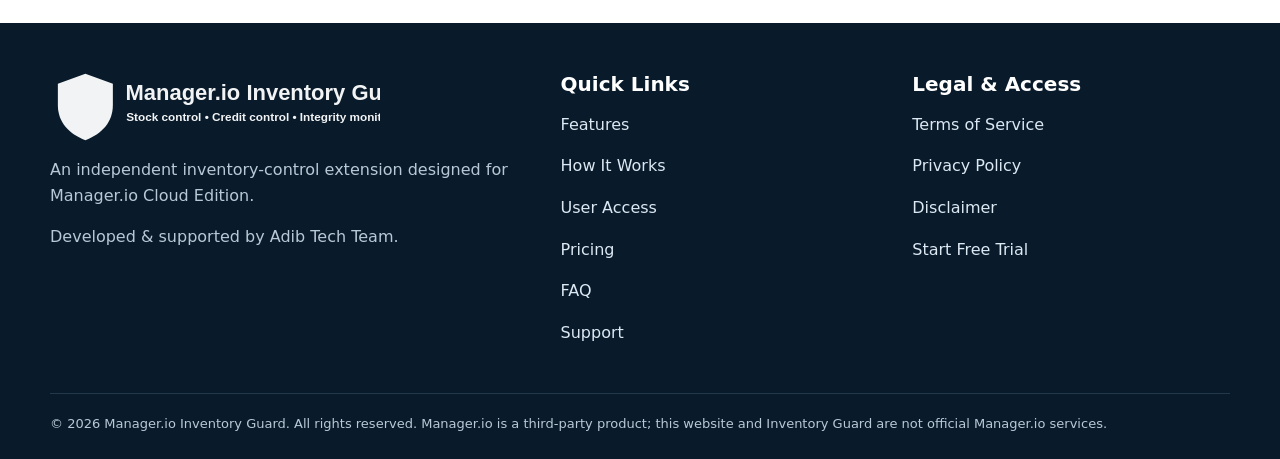
==== commit b3cdd07d: "Remove Customer Portal from public Inventory Guard website" ====
--- a/index.html
+++ b/index.html
@@ -46,7 +46,6 @@
       <p class="lead">Manager.io Inventory Guard adds controlled Sales Invoices, cash-sale Receipts and Inventory Transfers, while enforcing stock availability, protected sales prices, customer credit limits, restricted-user scope and bypass monitoring.</p>
       <div class="actions">
         <a class="btn primary" href="https://inventoryguard.adib.com.ng/start" rel="noopener" target="_blank">Start 10-Transaction Free Trial</a>
-        <a class="btn secondary" href="https://inventoryguard.adib.com.ng/portal" rel="noopener" target="_blank">Customer Sign In</a>
         <a class="btn orange" href="https://wa.me/2348035674941" rel="noopener" target="_blank">WhatsApp Support</a>
       </div>
       <div class="trust">
@@ -93,9 +92,9 @@
 <section class="section alt" id="how">
   <div class="container">
     <div class="center">
-      <div class="eyebrow">Customer journey</div>
+      <div class="eyebrow">Business onboarding</div>
       <h2>Onboarding sequence</h2>
-      <p>Inventory Guard removes several manual setup steps. The customer creates only the bootstrap Inventory Setup &amp; Synchronisation Custom Button; Inventory Guard handles the remaining required control setup after the business is linked.</p>
+      <p>Inventory Guard removes several manual setup steps. The business administrator creates only the bootstrap Inventory Setup &amp; Synchronisation Custom Button; Inventory Guard handles the remaining required control setup after the business is linked.</p>
     </div>
 
     <div class="journey-note">
@@ -103,14 +102,14 @@
     </div>
 
     <div class="steps">
-      <article class="step"><div class="num">1</div><h3>Register the business</h3><p>Open the Inventory Guard Start page and register the Manager.io business. One customer account may own multiple Manager businesses, but each business is a separate Inventory Guard tenant.</p></article>
-      <article class="step"><div class="num">2</div><h3>Generate a linking code</h3><p>Sign in to the Customer Portal, select the business and generate its single-use linking code. The current linking-code validity is 30 minutes.</p></article>
+      <article class="step"><div class="num">1</div><h3>Register the business</h3><p>Open the Inventory Guard Start page and register the Manager.io business. Each registered Manager business is treated as a separate Inventory Guard tenant.</p></article>
+      <article class="step"><div class="num">2</div><h3>Obtain the linking code</h3><p>Complete the registration/onboarding step for the business and obtain its single-use Inventory Guard linking code. The current linking-code validity is 30 minutes.</p></article>
       <article class="step"><div class="num">3</div><h3>Create the one bootstrap button</h3><p>In Manager.io, create <strong>Inventory Setup &amp; Synchronisation</strong> under Settings and point it to <strong>https://inventoryguard.adib.com.ng/extension/location-sync</strong>.</p></article>
       <article class="step"><div class="num">4</div><h3>Link the correct business</h3><p>Open Inventory Setup &amp; Synchronisation inside that Manager business and enter the one-time linking code.</p></article>
       <article class="step"><div class="num">5</div><h3>Save the Manager service connection</h3><p>Create an authorised Manager Access Token, then save the business API2/base URL and token in Inventory Guard. The token is protected and the Manager login password is not required.</p></article>
       <article class="step"><div class="num">6</div><h3>Click Complete Setup</h3><p>Inventory Guard secures the business binding, detects inventory mode, synchronises inventory and locations, creates or refreshes today's Inventory Quantity by Location report when needed, and creates or updates the required controlled Custom Buttons.</p></article>
       <article class="step"><div class="num">7</div><h3>Initialise integrity protection</h3><p>Open the Control Centre and review existing Manager records before initialising the Bypass &amp; Integrity Monitor baseline.</p></article>
-      <article class="step"><div class="num">8</div><h3>Configure restricted users if required</h3><p>An authorised/full-access Manager administrator refreshes users and Divisions from the Control Centre. The Customer Portal OWNER then assigns allowed Divisions and Inventory Locations before enabling User Access Control.</p></article>
+      <article class="step"><div class="num">8</div><h3>Configure restricted users if required</h3><p>An authorised/full-access Manager administrator opens User Access Setup from inside the Manager business, refreshes active users and Divisions, assigns allowed Divisions and Inventory Locations, and then enables User Access Control when the assignments are ready.</p></article>
     </div>
 
     <div class="journey-note after">
@@ -127,16 +126,12 @@
       <p>Inventory Guard can align restricted Manager users with specific Divisions and Inventory Locations. Full-access Manager users remain privileged.</p>
       <ul class="clean">
         <li>Refresh active Manager users and Divisions from the Control Centre; removed/inactive Manager users are excluded from User Access Setup</li>
-        <li>Assign permitted Divisions and Inventory Locations in the Customer Portal</li>
+        <li>Assign permitted Divisions and Inventory Locations from User Access Setup inside the Manager business</li>
         <li>Preserve existing restricted-user assignments during later refreshes</li>
         <li>Do not silently grant newly discovered Divisions or Locations to restricted users</li>
         <li>Enable access control only after assignments are ready</li>
         <li>Restricted operational users stay inside the controlled transaction pages and are not given a Back to Inventory Guard Control Centre navigation route</li>
       </ul>
-      <div class="actions">
-        <a class="btn primary" href="https://inventoryguard.adib.com.ng/extension/control-centre" rel="noopener" target="_blank">Open Control Centre</a>
-        <a class="btn secondary" href="https://inventoryguard.adib.com.ng/extension/access-control-setup" rel="noopener" target="_blank">User Access Setup</a>
-      </div>
     </div>
     <div class="callout">
       <div class="badge">Structure changes are handled automatically</div>
@@ -160,7 +155,7 @@
       <article class="card"><div class="iconbox">3</div><h3>Inventory Transfer</h3><p>Multi-location businesses use Controlled Inventory Transfer. Source location is controlled and destination selection remains within the permitted scope.</p></article>
       <article class="card"><div class="iconbox">4</div><h3>Monitor integrity</h3><p>Review bypass and integrity exceptions for covered records created directly in Manager or changed after controlled creation.</p></article>
       <article class="card"><div class="iconbox">5</div><h3>Refresh structure normally</h3><p>When locations, Divisions or users change, an authorised administrator opens the Control Centre to trigger the normal reconciliation path.</p></article>
-      <article class="card"><div class="iconbox">6</div><h3>Maintain access</h3><p>The Customer Portal OWNER reviews any newly discovered scope and grants it deliberately to restricted users where appropriate.</p></article>
+      <article class="card"><div class="iconbox">6</div><h3>Maintain access</h3><p>An authorised administrator reviews newly discovered scope in User Access Setup inside the Manager business and grants it deliberately to restricted users where appropriate.</p></article>
     </div>
   </div>
 </section>
@@ -201,7 +196,7 @@
         <a class="btn primary" href="https://inventoryguard.adib.com.ng/extension/subscription" rel="noopener" target="_blank">Open Subscription</a>
       </div>
     </div>
-    <p class="center" style="margin-top:24px">Customers can pay through the configured Selar checkout in the Customer Portal. A submitted Selar reference can receive provisional annual access for up to 72 hours while administrator verification is pending. Assisted/direct payment activation is also supported.</p>
+    <p class="center" style="margin-top:24px">Annual access can be activated through the configured payment process or by assisted/direct payment where applicable. Subscription administration is handled from inside the linked Manager business.</p>
   </div>
 </section>
 
@@ -214,15 +209,14 @@
     <div class="faq">
       <div class="faq-item open"><button class="faq-q">Does Inventory Guard replace Manager.io?<span>+</span></button><div class="faq-a">No. Inventory Guard is an independent control extension. Transactions are still created in the linked Manager.io business.</div></div>
       <div class="faq-item"><button class="faq-q">How many transactions are free?<span>+</span></button><div class="faq-a">A new business receives 10 successful controlled transactions. Validation failures, refreshes, integrity scans, unsuccessful submissions and duplicate reconciliation of already-counted transactions do not consume the trial.</div></div>
-      <div class="faq-item"><button class="faq-q">Can one email manage more than one business?<span>+</span></button><div class="faq-a">Yes. One customer login can manage multiple Manager.io businesses. Each business has its own tenant, trial, subscription, Manager connection, secure binding and access settings.</div></div>
+      <div class="faq-item"><button class="faq-q">Can I use Inventory Guard with more than one Manager business?<span>+</span></button><div class="faq-a">Yes. Each Manager.io business is registered and controlled as its own Inventory Guard tenant, with its own trial, subscription, Manager connection, secure binding and access settings.</div></div>
       <div class="faq-item"><button class="faq-q">Do I still have to create all Inventory Guard Custom Buttons manually?<span>+</span></button><div class="faq-a">No. You manually create only the bootstrap Inventory Setup &amp; Synchronisation button. After the business is linked and the service connection is saved, Complete Setup creates or updates the required controlled buttons automatically.</div></div>
       <div class="faq-item"><button class="faq-q">What happens if there are no custom Inventory Locations?<span>+</span></button><div class="faq-a">Inventory Guard uses single-location mode with Manager's Default/Unspecified location. Controlled Inventory Transfer is not required until active custom locations exist.</div></div>
       <div class="faq-item"><button class="faq-q">What if I add Inventory Locations, Divisions or Manager users later?<span>+</span></button><div class="faq-a">An authorised/full-access Manager administrator opens the Inventory Guard Control Centre. The current structure is reconciled automatically. Existing restricted-user assignments are preserved, newly discovered scope is not silently granted, and Manager users who have been removed or are no longer active are excluded from User Access Setup.</div></div>
-      <div class="faq-item"><button class="faq-q">Will restricted users need administrator access?<span>+</span></button><div class="faq-a">No. An authorised administrator handles structural refreshes. The Customer Portal OWNER manages restricted-user assignments, and ordinary users continue only within their assigned Manager and Inventory Guard scope. Controlled transaction pages do not provide them with a Back to Inventory Guard Control Centre navigation route.</div></div>
+      <div class="faq-item"><button class="faq-q">Will restricted users need administrator access?<span>+</span></button><div class="faq-a">No. An authorised administrator handles setup, structural refreshes and restricted-user assignments from inside the Manager business. Ordinary users continue only within their assigned Manager and Inventory Guard scope. Controlled transaction pages do not provide them with a Back to Inventory Guard Control Centre navigation route.</div></div>
       <div class="faq-item"><button class="faq-q">What happens when the trial or subscription expires?<span>+</span></button><div class="faq-a">Further controlled transaction creation is blocked until annual access becomes active or is renewed. Integrity monitoring remains available for control and exception review.</div></div>\n      <div class="faq-item"><button class="faq-q">What if I replace an existing Manager.io business with a new one?<span>+</span></button><div class="faq-a">The replacement business should be registered and fully set up as a new Inventory Guard business. Where eligible, an administrator can preserve the unused portion of the existing annual access on the replacement business while keeping the original paid-through date.</div></div>
       <div class="faq-item"><button class="faq-q">Can Inventory Guard detect transactions created outside it?<span>+</span></button><div class="faq-a">Yes. The Bypass &amp; Integrity Monitor can flag covered Manager transactions created directly outside Inventory Guard, as well as controlled records later changed or deleted.</div></div>
-      <div class="faq-item"><button class="faq-q">Can you assist with onboarding?<span>+</span></button><div class="faq-a">Yes. Assisted/direct onboarding is supported. An administrator can create the customer/business, generate the linking code, assist with Manager setup, create a Customer Portal invitation and record direct/offline payment where applicable.</div></div>
-      <div class="faq-item"><button class="faq-q">What if I forget my Customer Portal password?<span>+</span></button><div class="faq-a">Use <strong>Forgot password?</strong> on the sign-in page. Inventory Guard emails a secure password-reset link to the registered account email.</div></div>
+      <div class="faq-item"><button class="faq-q">Can you assist with onboarding?<span>+</span></button><div class="faq-a">Yes. Assisted/direct onboarding is supported. An administrator can help register the business, obtain the linking code, complete the Manager setup and record direct/offline payment where applicable.</div></div>
       <div class="faq-item"><button class="faq-q">Is this an official Manager.io product?<span>+</span></button><div class="faq-a">No. Manager.io Inventory Guard is an independent integration/control solution designed to work with supported Manager.io Cloud Edition workflows.</div></div>
     </div>
   </div>
@@ -257,11 +251,10 @@
     <div>
       <div class="eyebrow" style="color:#fbbf24">Ready to protect your stock?</div>
       <h2>Start with 10 successful controlled transactions free.</h2>
-      <p style="margin:0;color:#dce8f3">Register your Manager.io business, create the one bootstrap button and let Inventory Guard complete the remaining setup.</p>
+      <p style="margin:0;color:#dce8f3">Register your Manager.io business, create the one bootstrap button, and complete administration from inside the linked Manager business.</p>
     </div>
     <div class="actions" style="margin:0">
       <a class="btn orange" href="https://inventoryguard.adib.com.ng/start" rel="noopener" target="_blank">Start Free Trial</a>
-      <a class="btn secondary" href="https://inventoryguard.adib.com.ng/portal" rel="noopener" target="_blank">Customer Sign In</a>
     </div>
   </div>
 </section>
@@ -289,7 +282,6 @@
       <p><a href="privacy.html">Privacy Policy</a></p>
       <p><a href="disclaimer.html">Disclaimer</a></p>
       <p><a href="https://inventoryguard.adib.com.ng/start" rel="noopener" target="_blank">Start Free Trial</a></p>
-      <p><a href="https://inventoryguard.adib.com.ng/portal" rel="noopener" target="_blank">Customer Sign In</a></p>
     </div>
   </div>
   <div class="container footer-bottom">
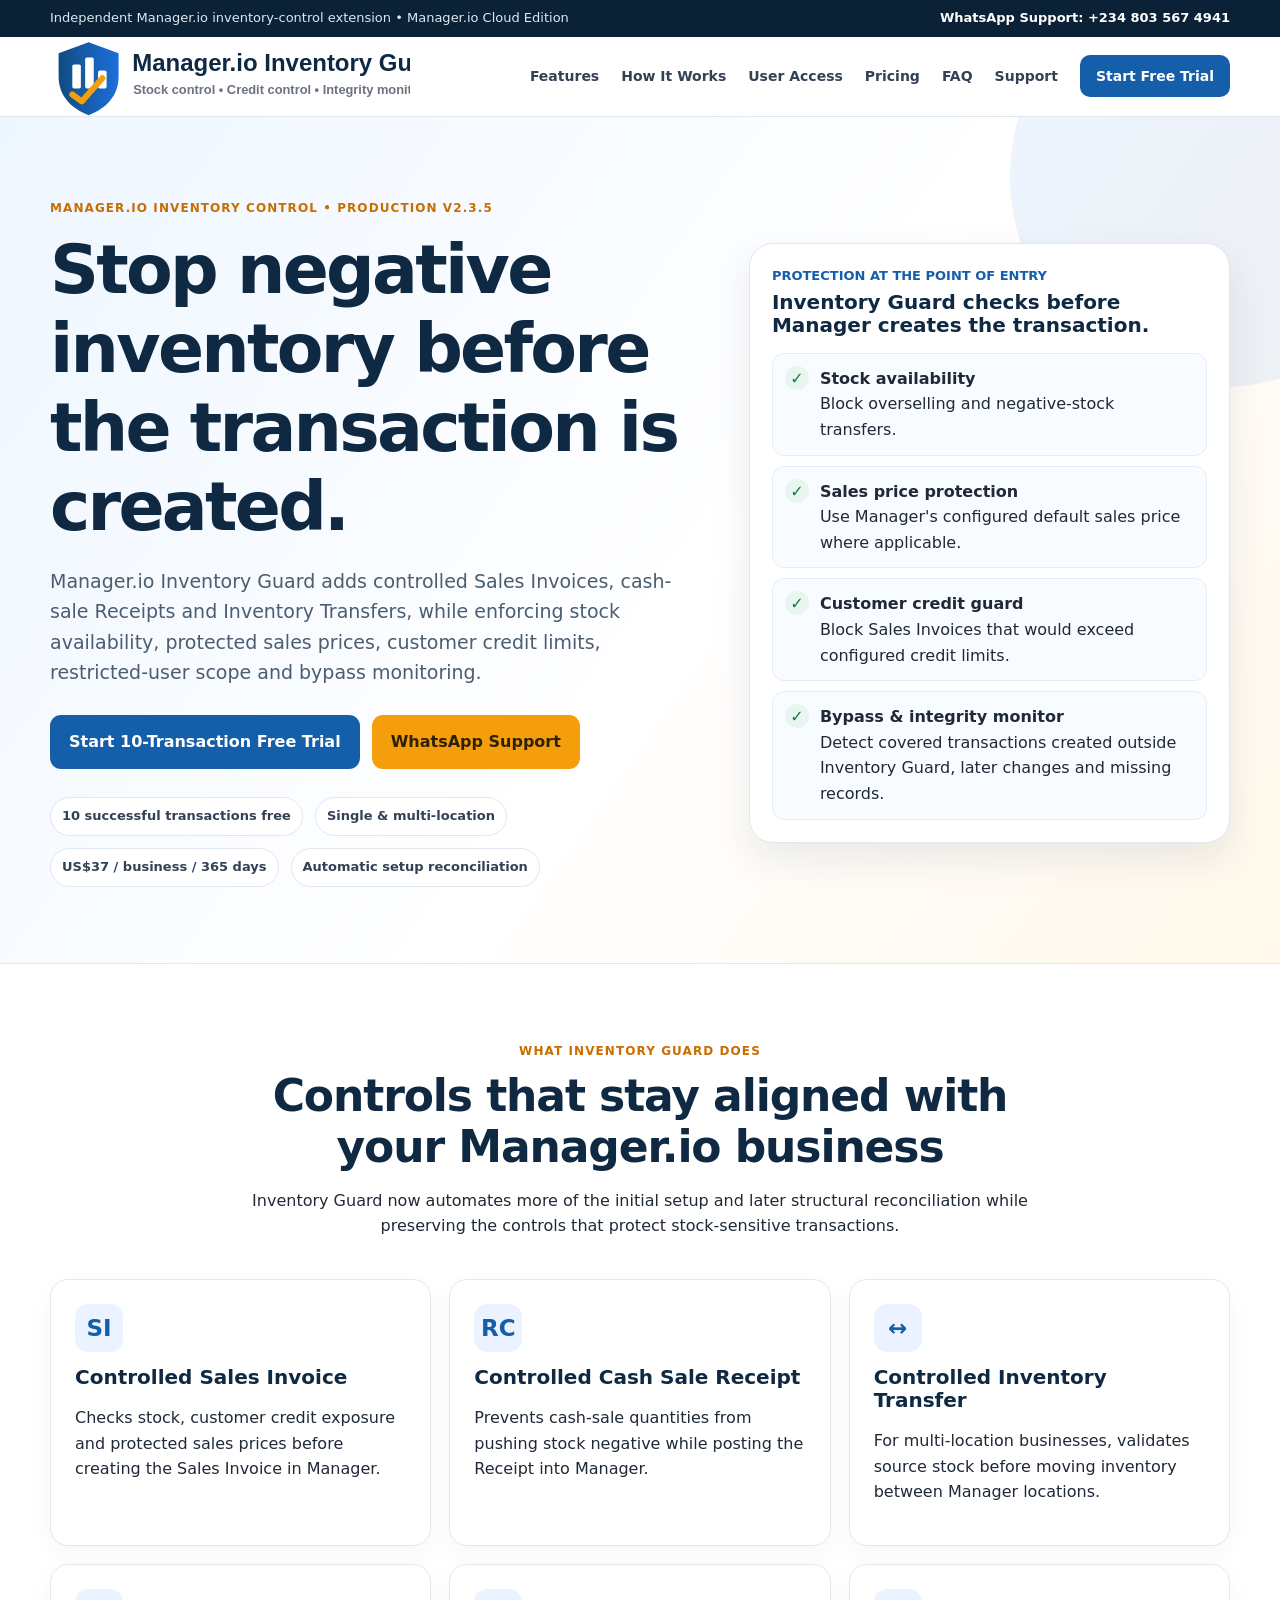
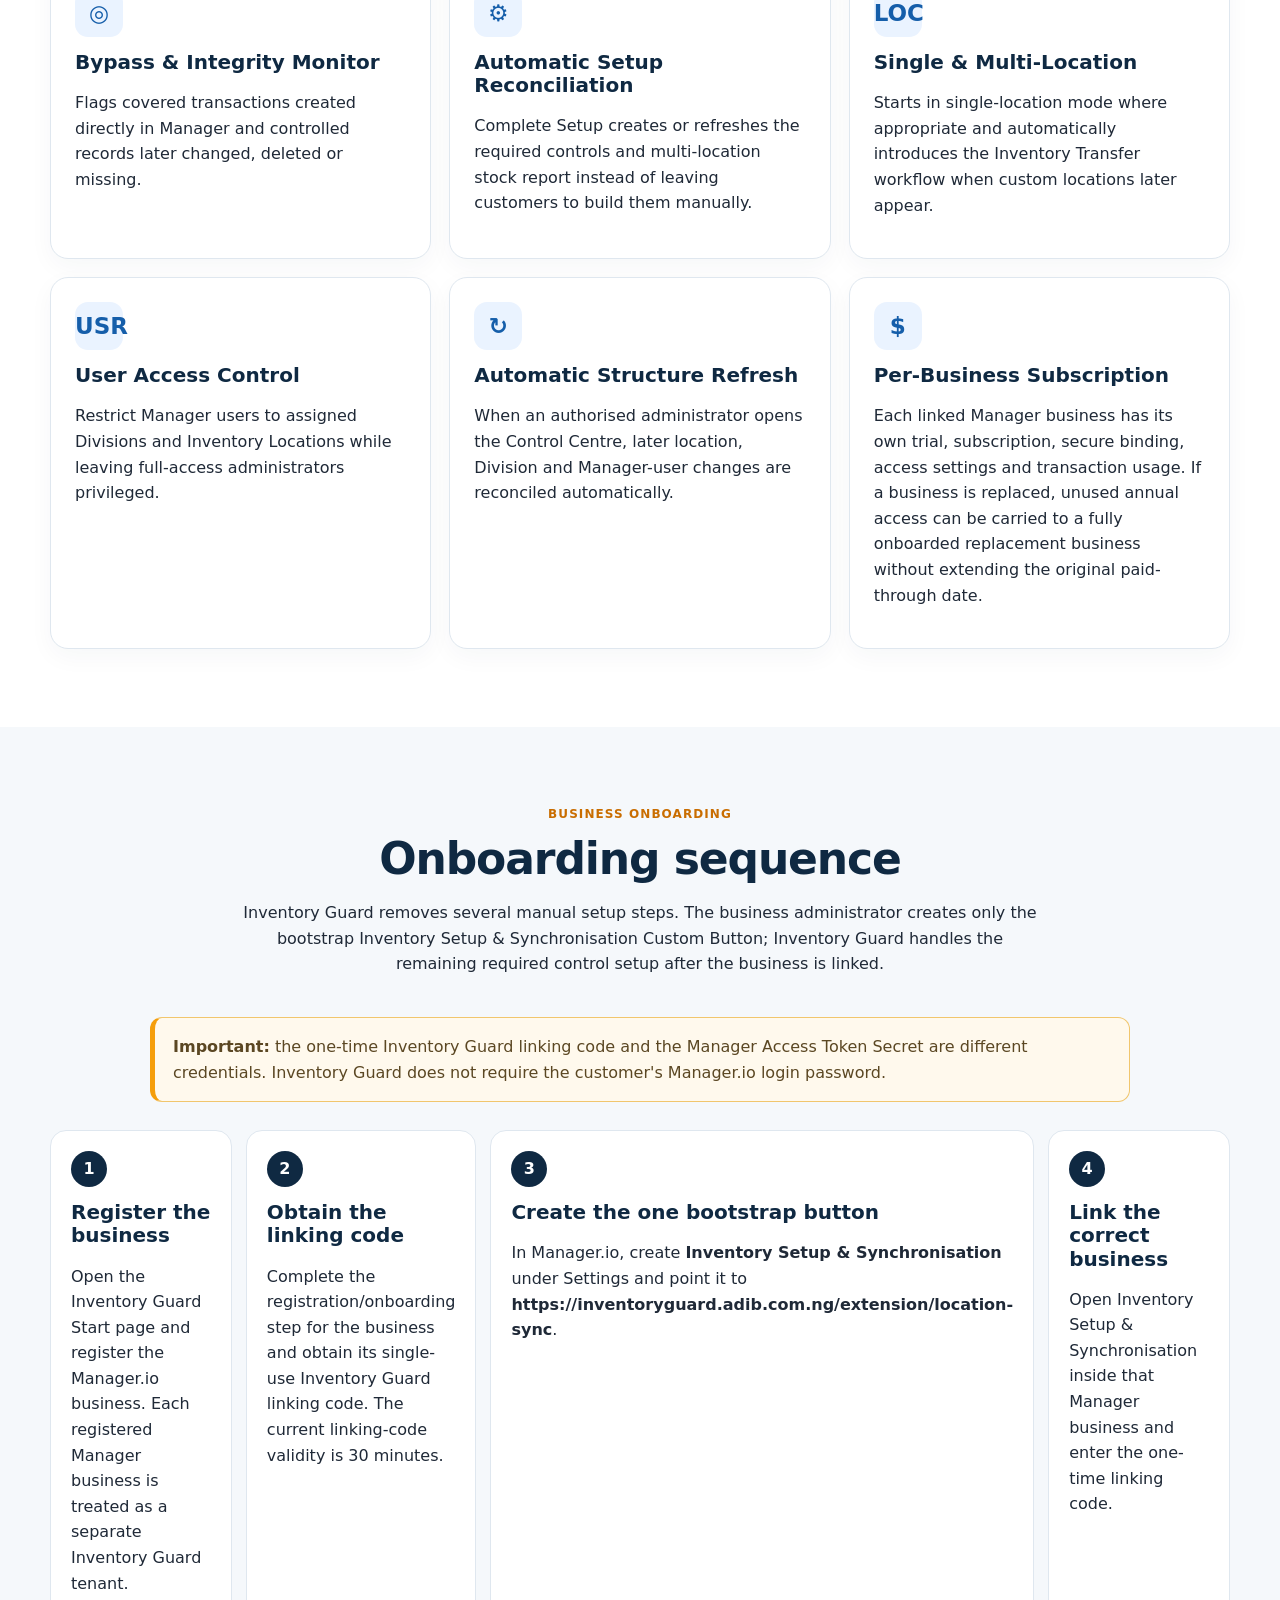
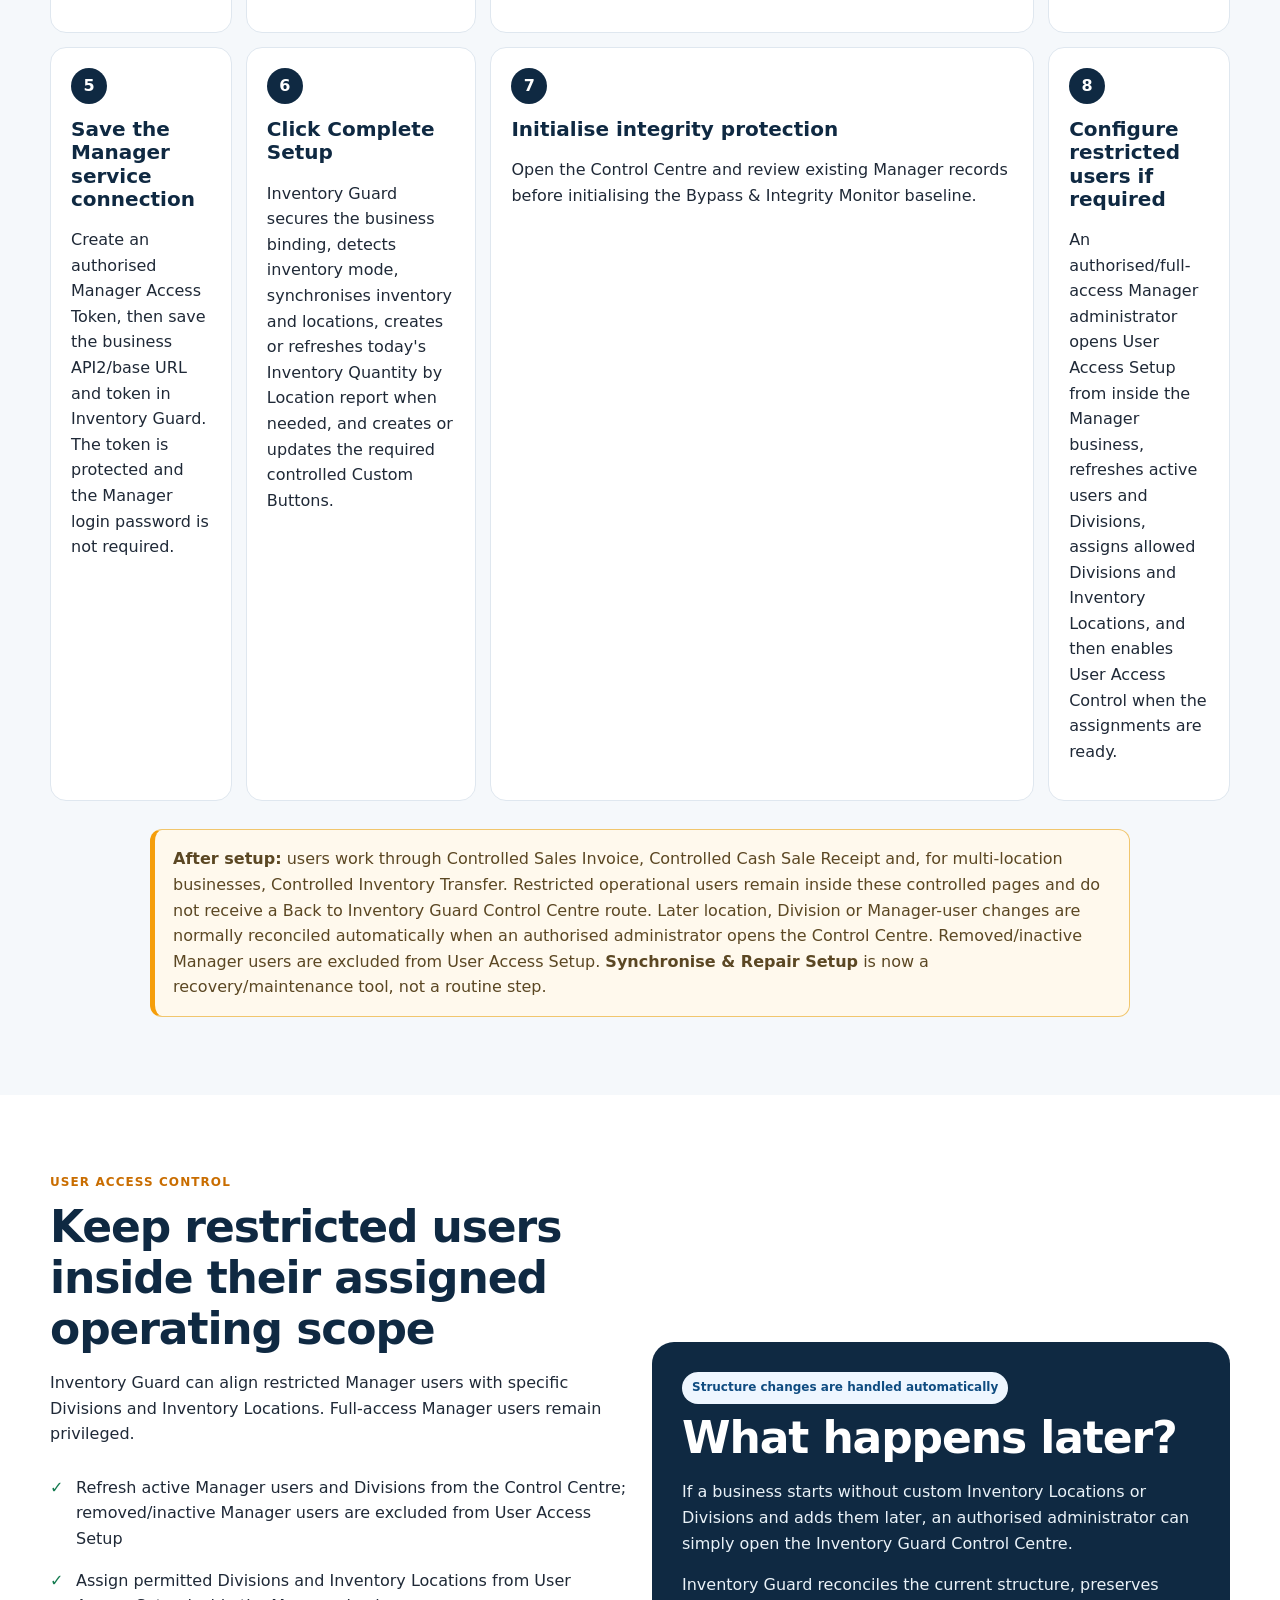
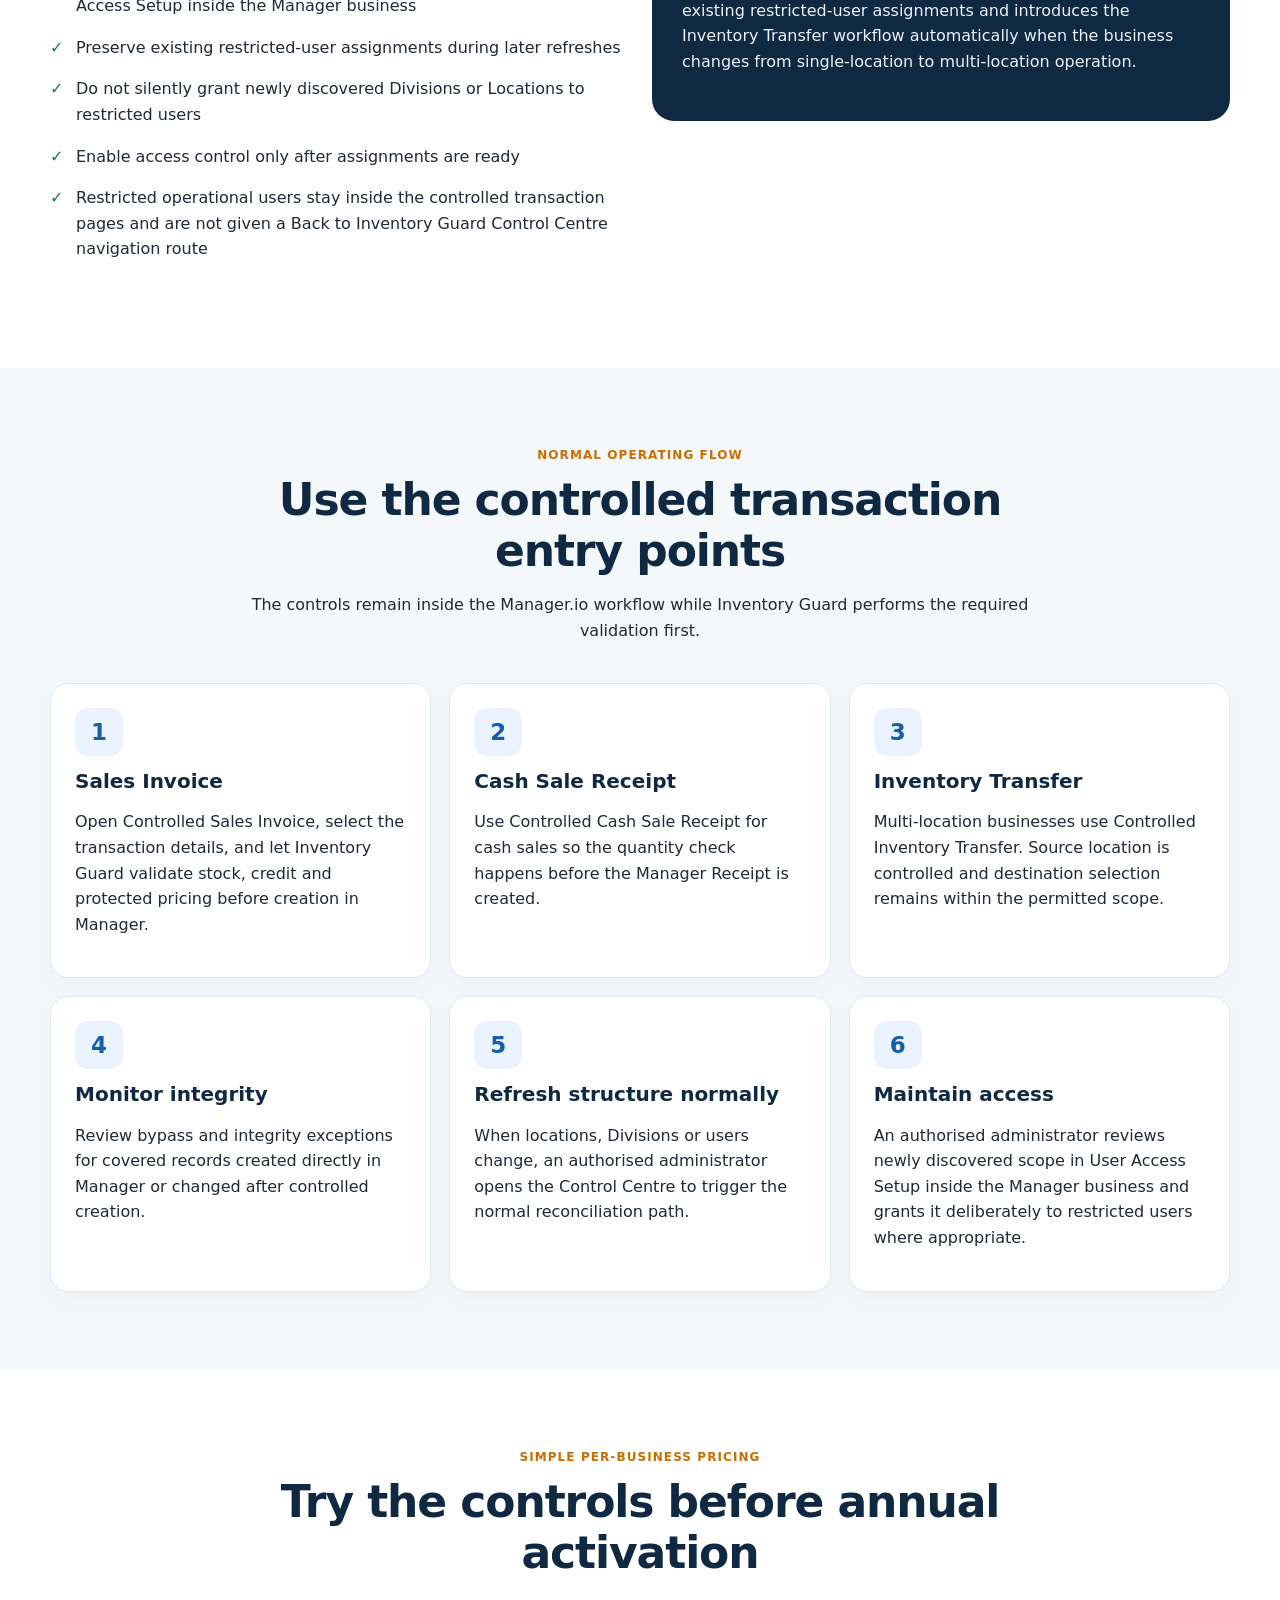
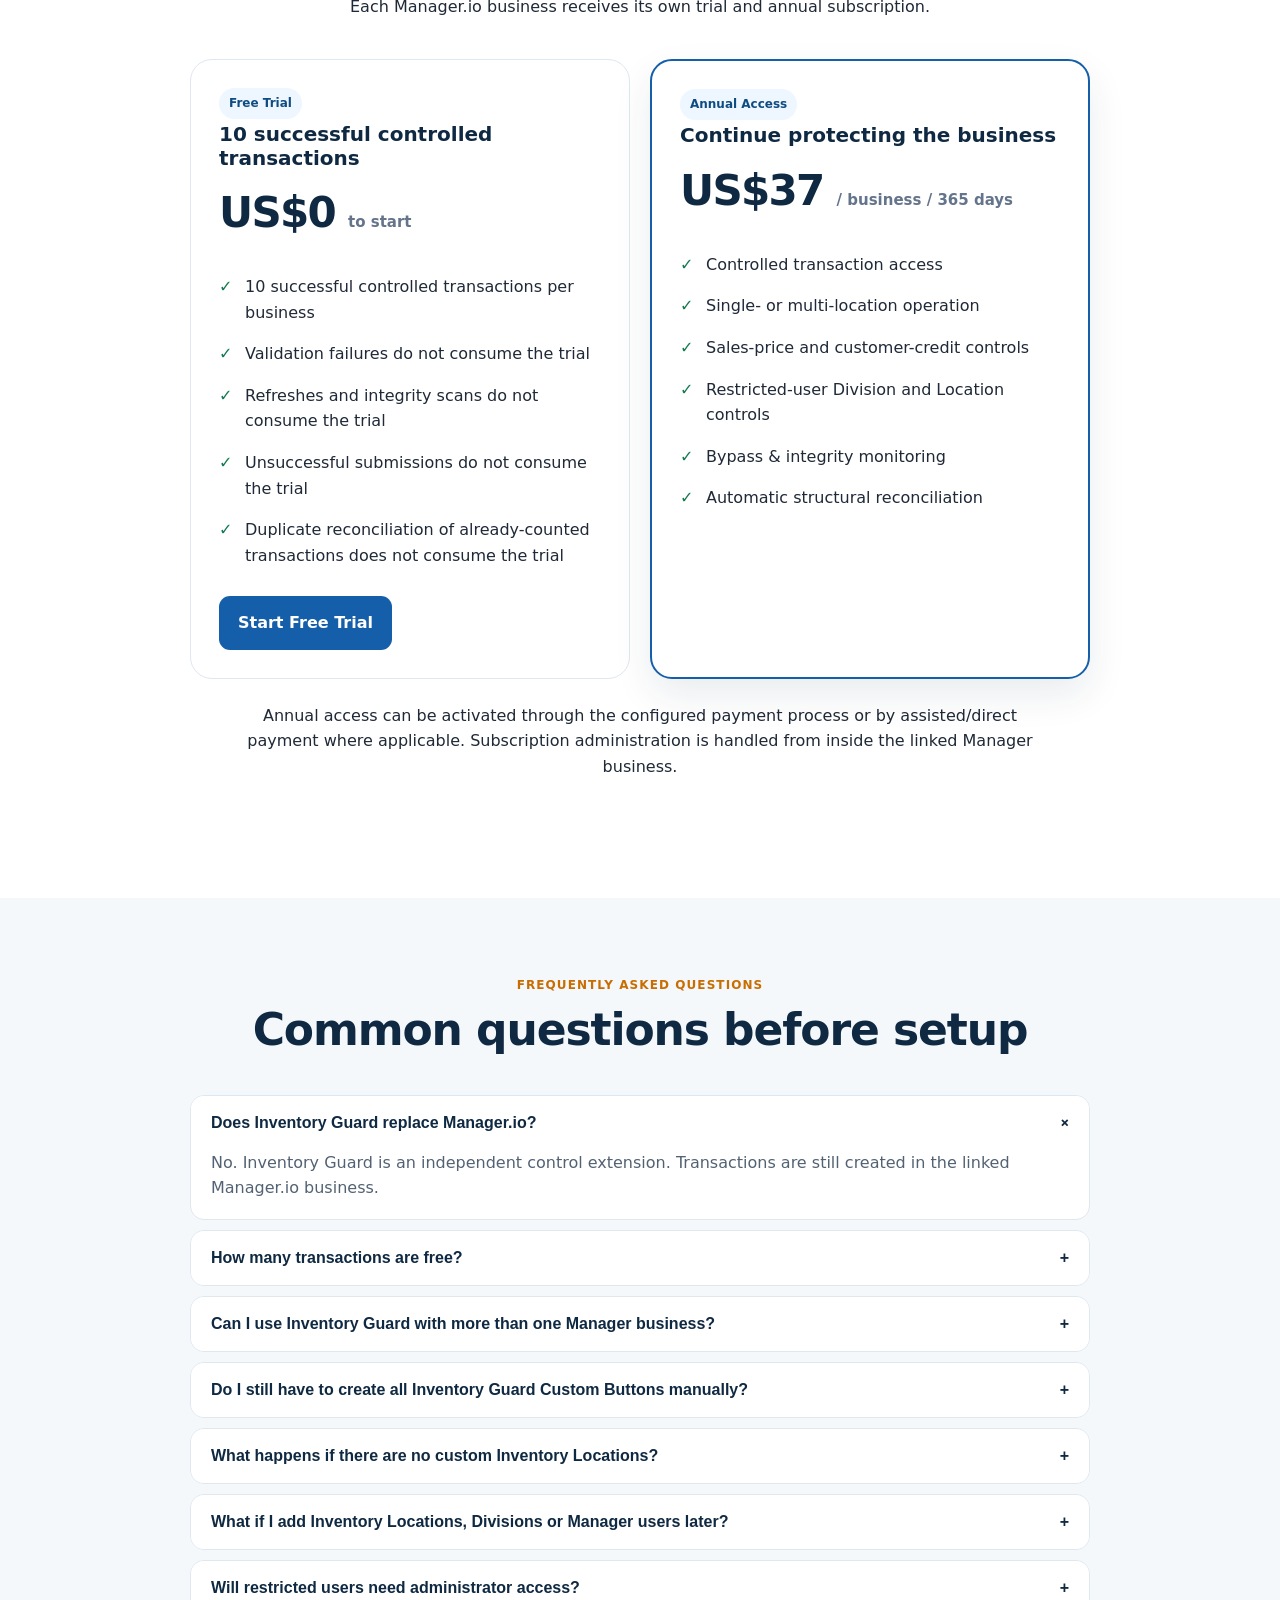
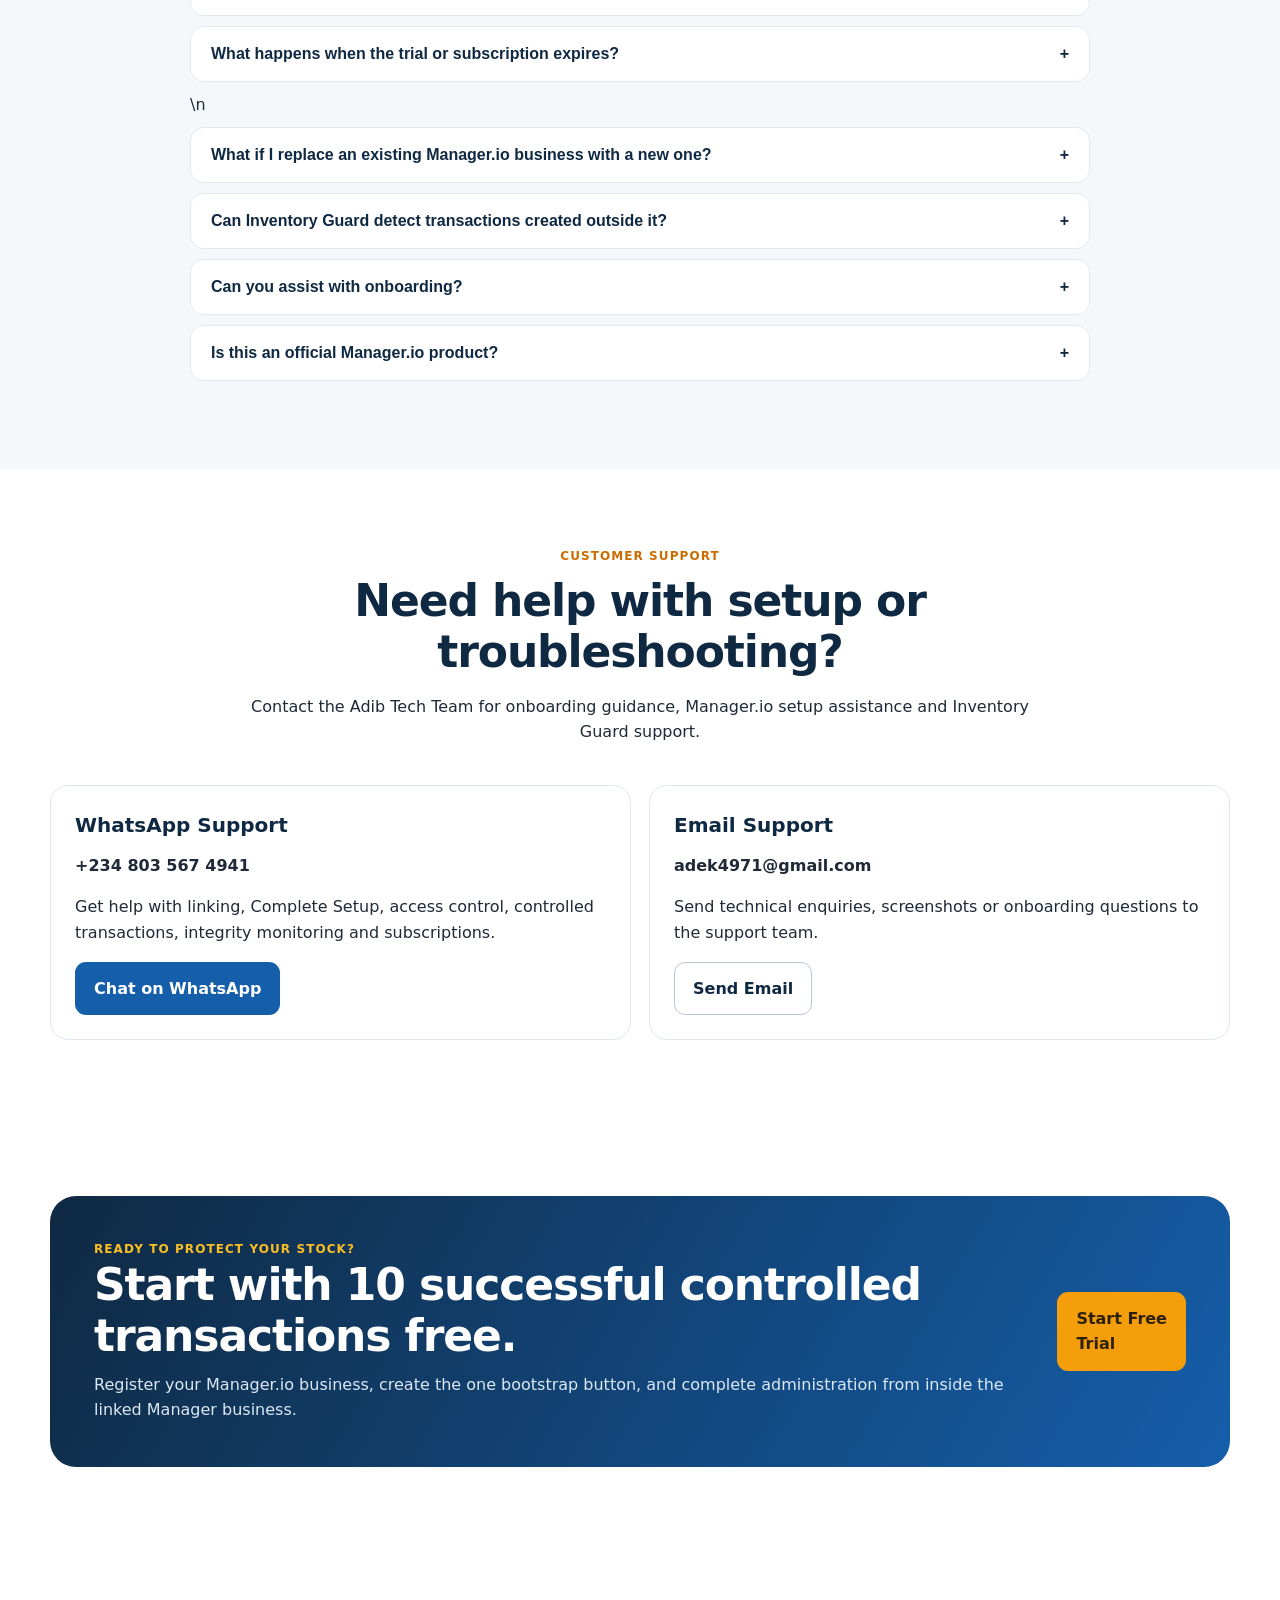
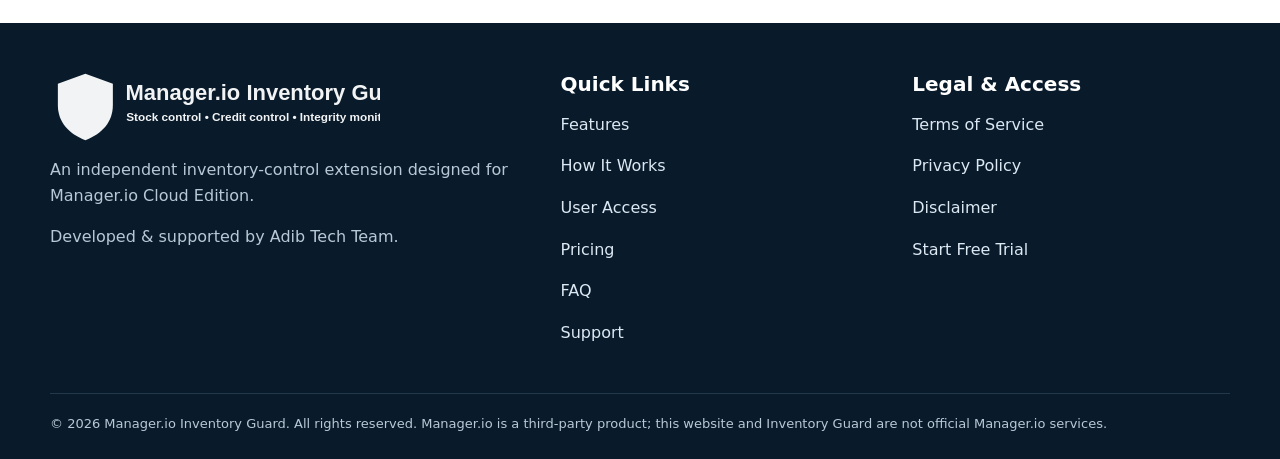
==== commit e7cc53e0: "Remove direct subscription administration button from public site" ====
--- a/index.html
+++ b/index.html
@@ -193,7 +193,6 @@
           <li>Bypass &amp; integrity monitoring</li>
           <li>Automatic structural reconciliation</li>
         </ul>
-        <a class="btn primary" href="https://inventoryguard.adib.com.ng/extension/subscription" rel="noopener" target="_blank">Open Subscription</a>
       </div>
     </div>
     <p class="center" style="margin-top:24px">Annual access can be activated through the configured payment process or by assisted/direct payment where applicable. Subscription administration is handled from inside the linked Manager business.</p>
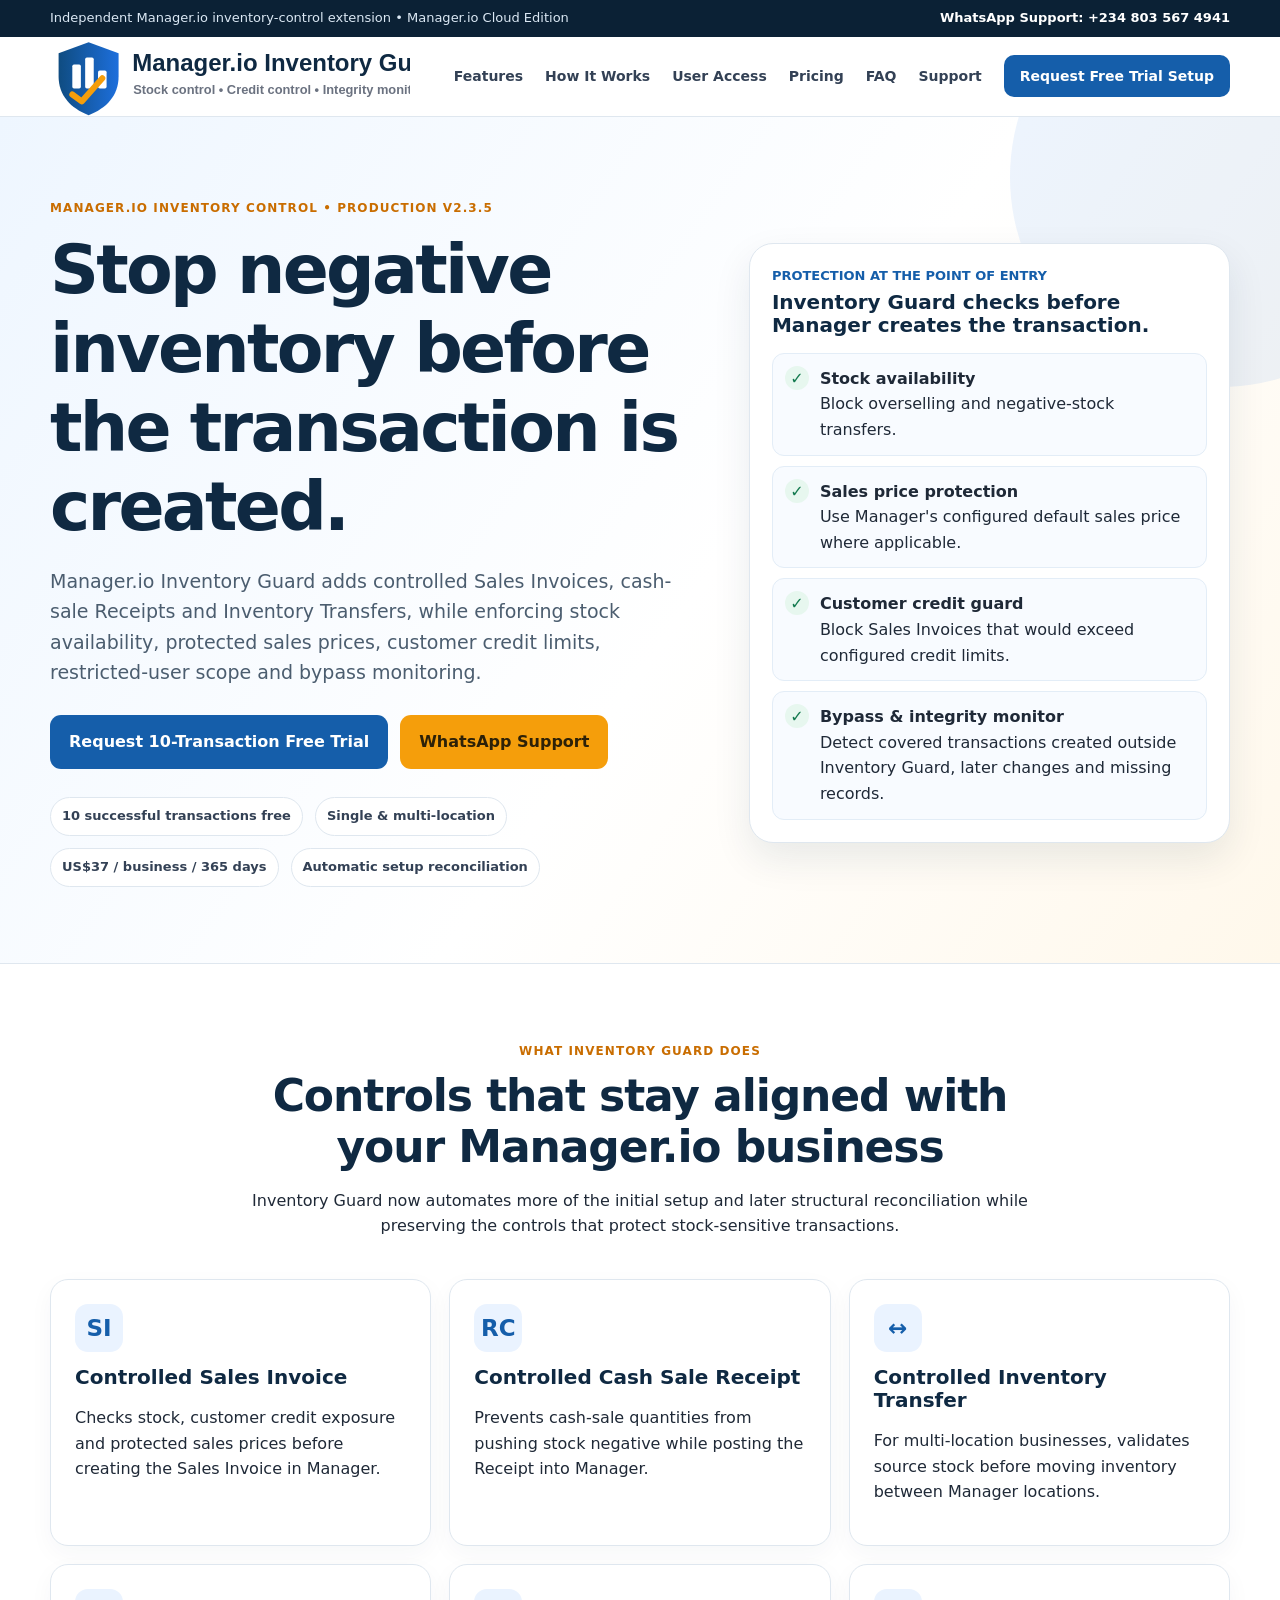
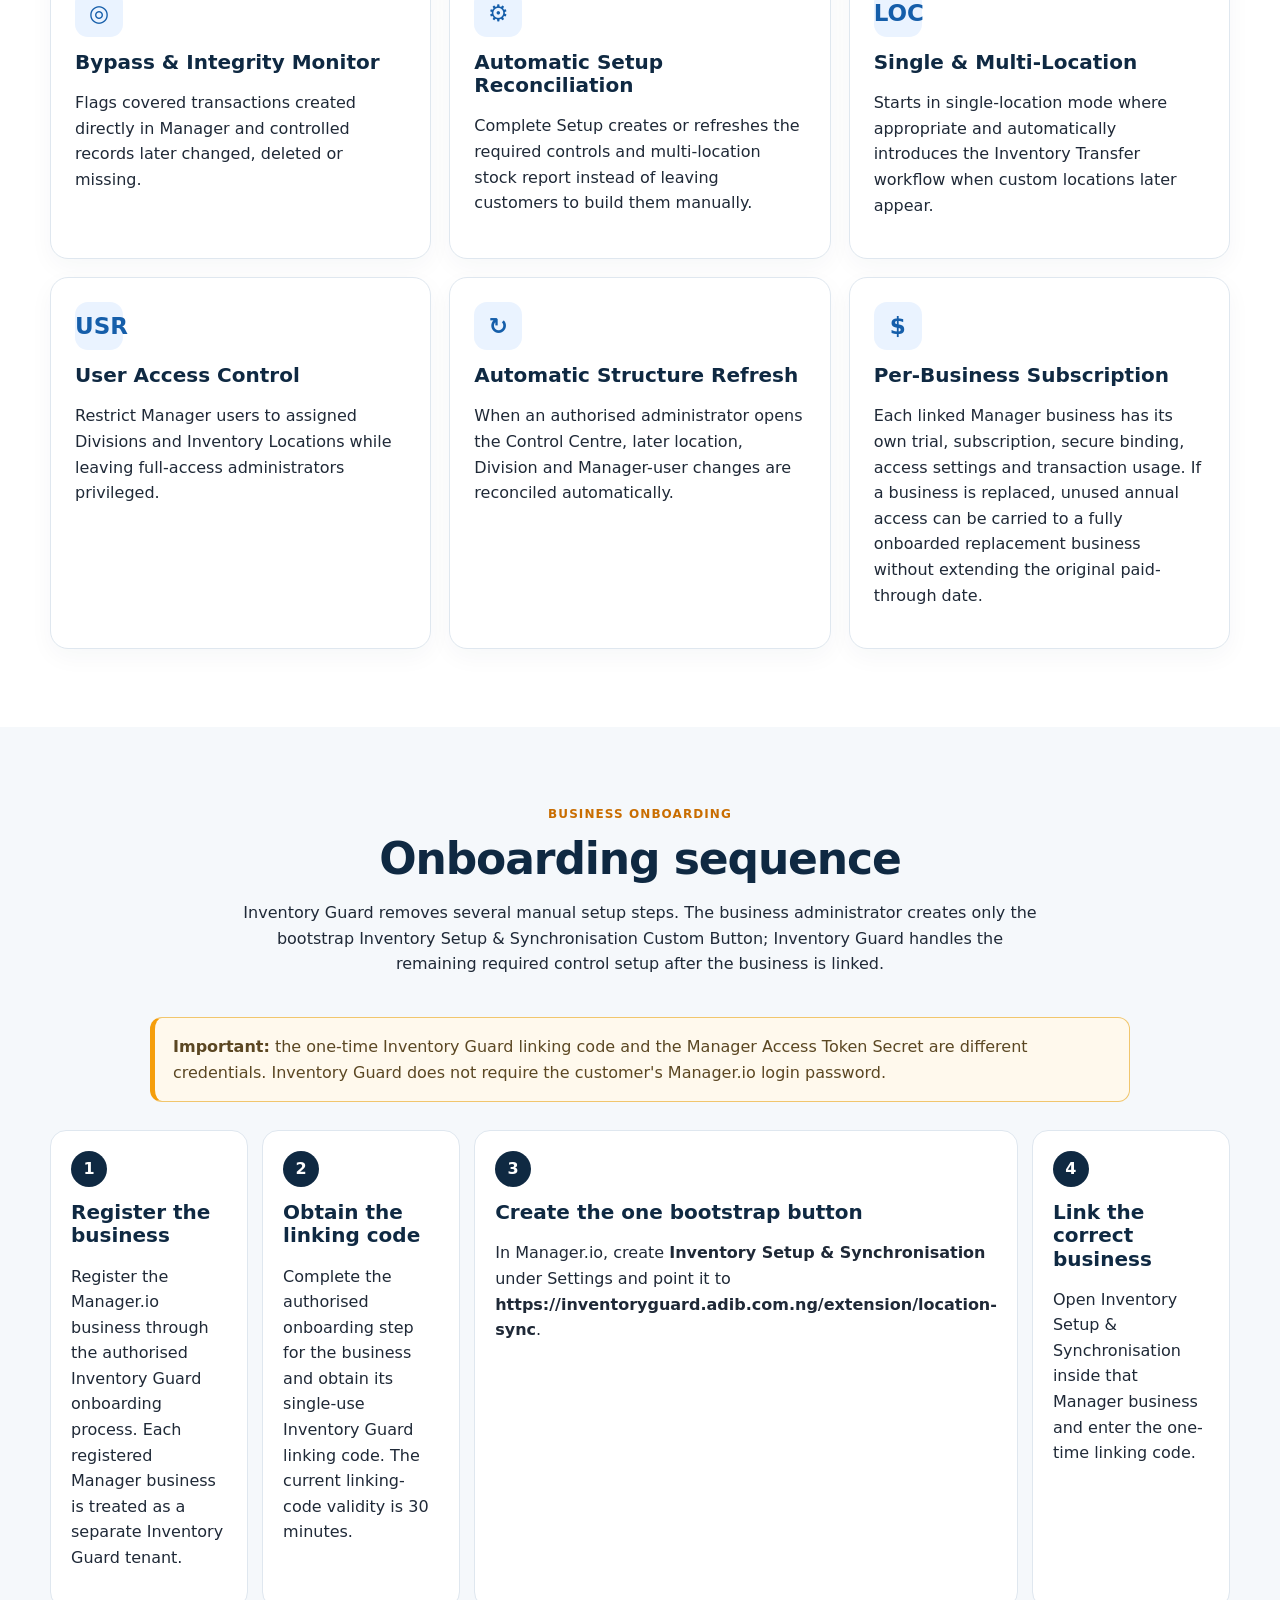
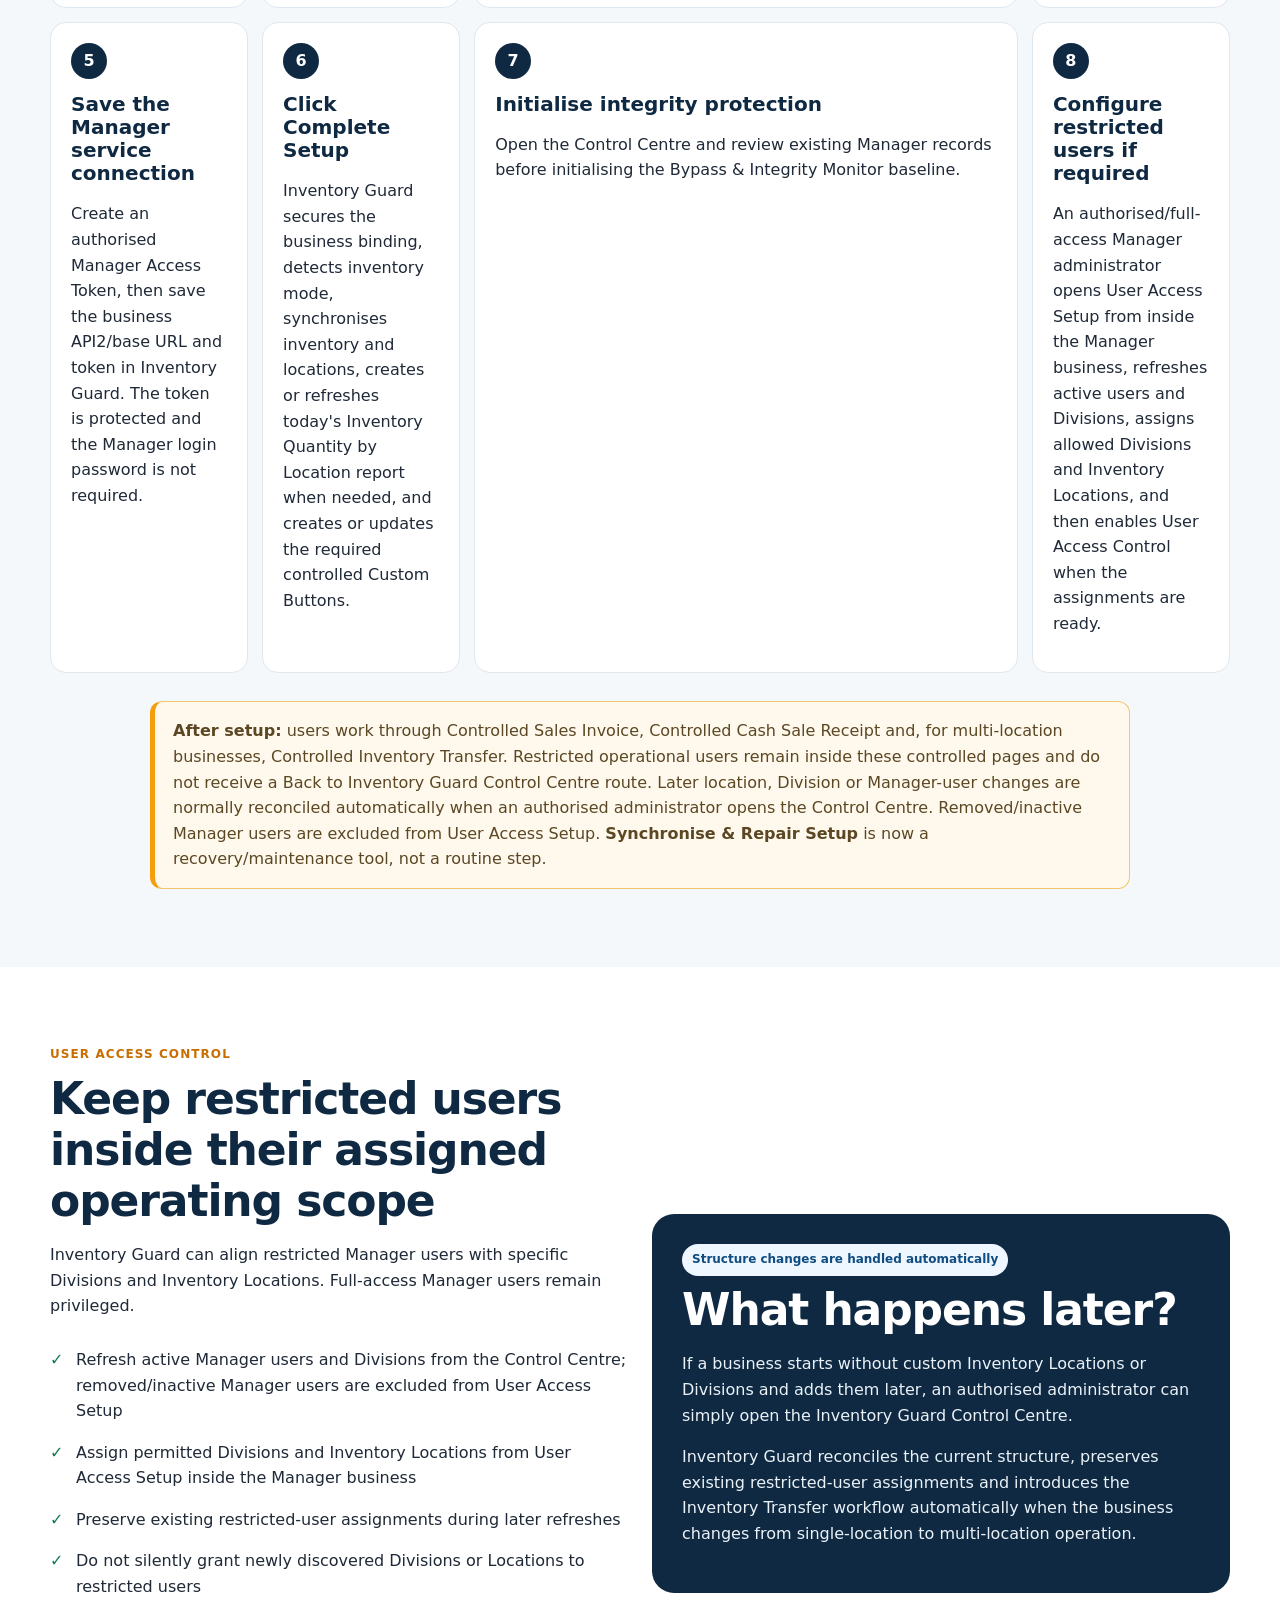
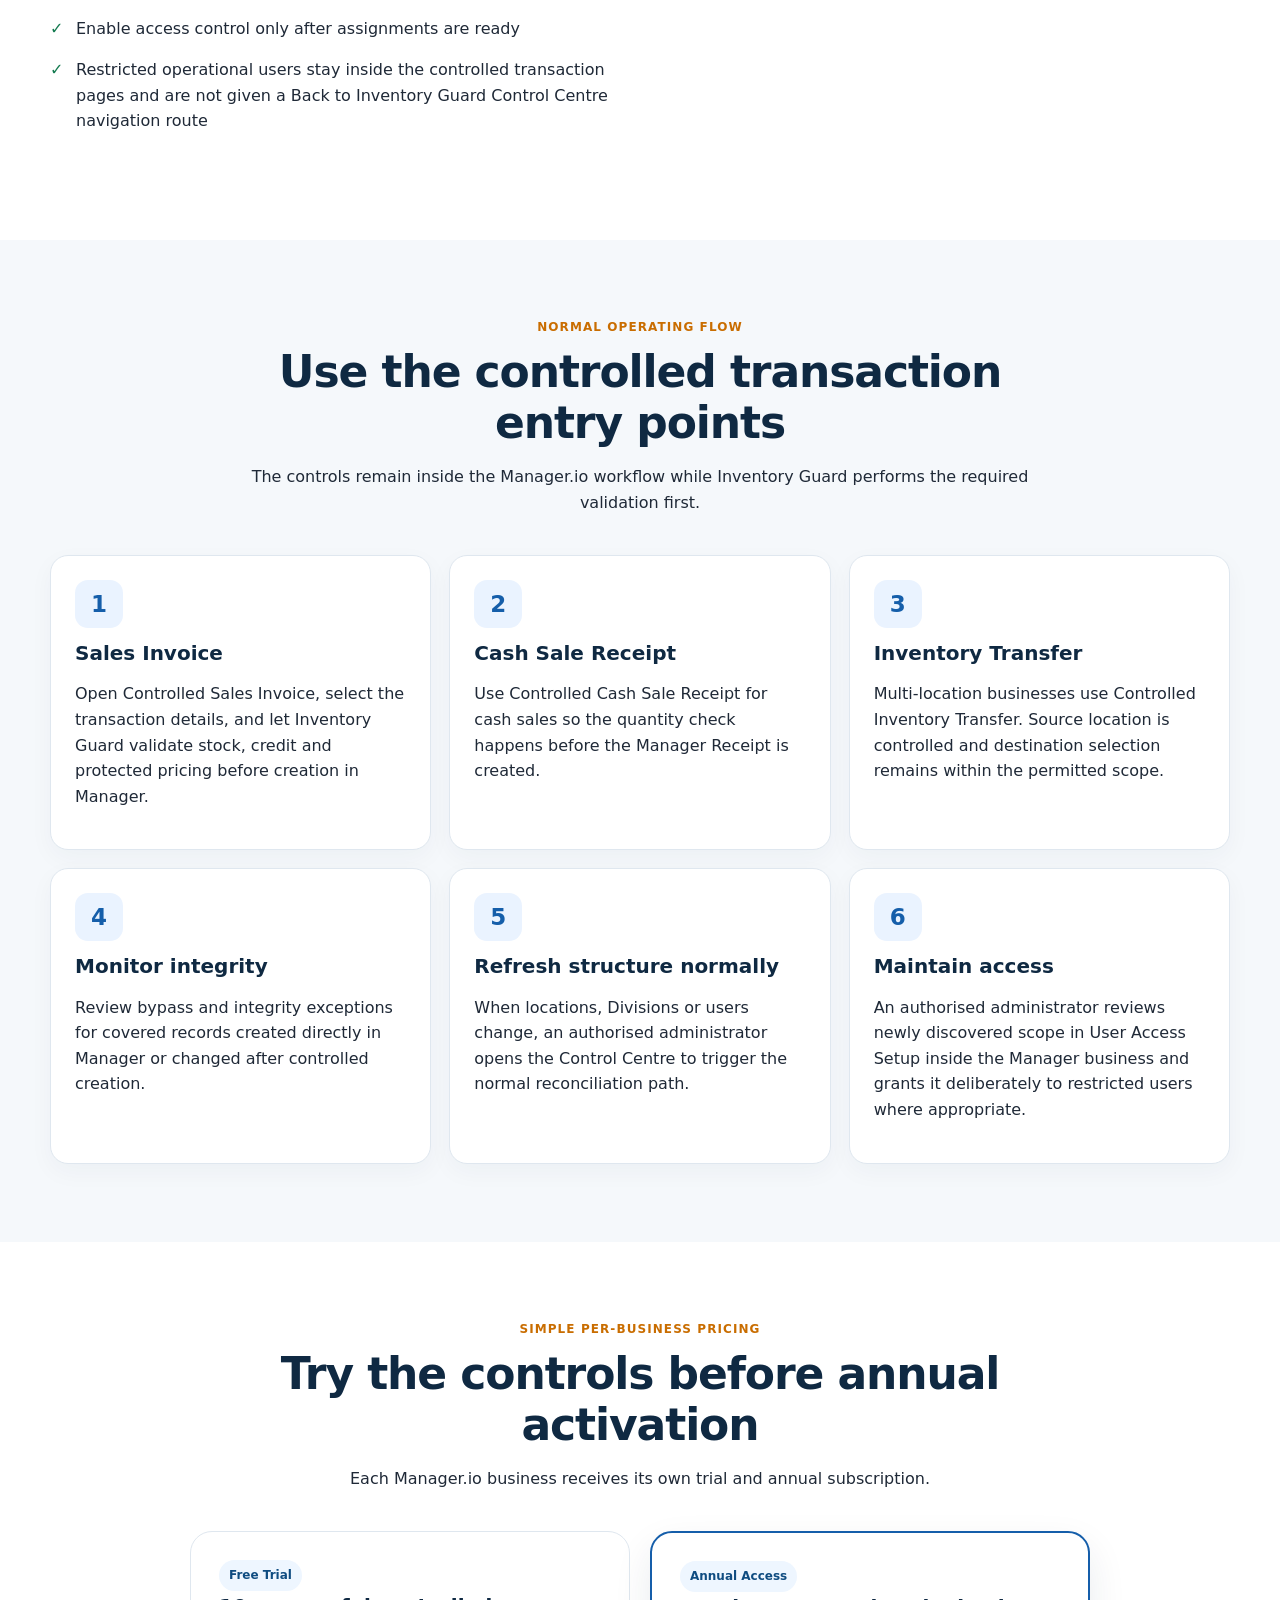
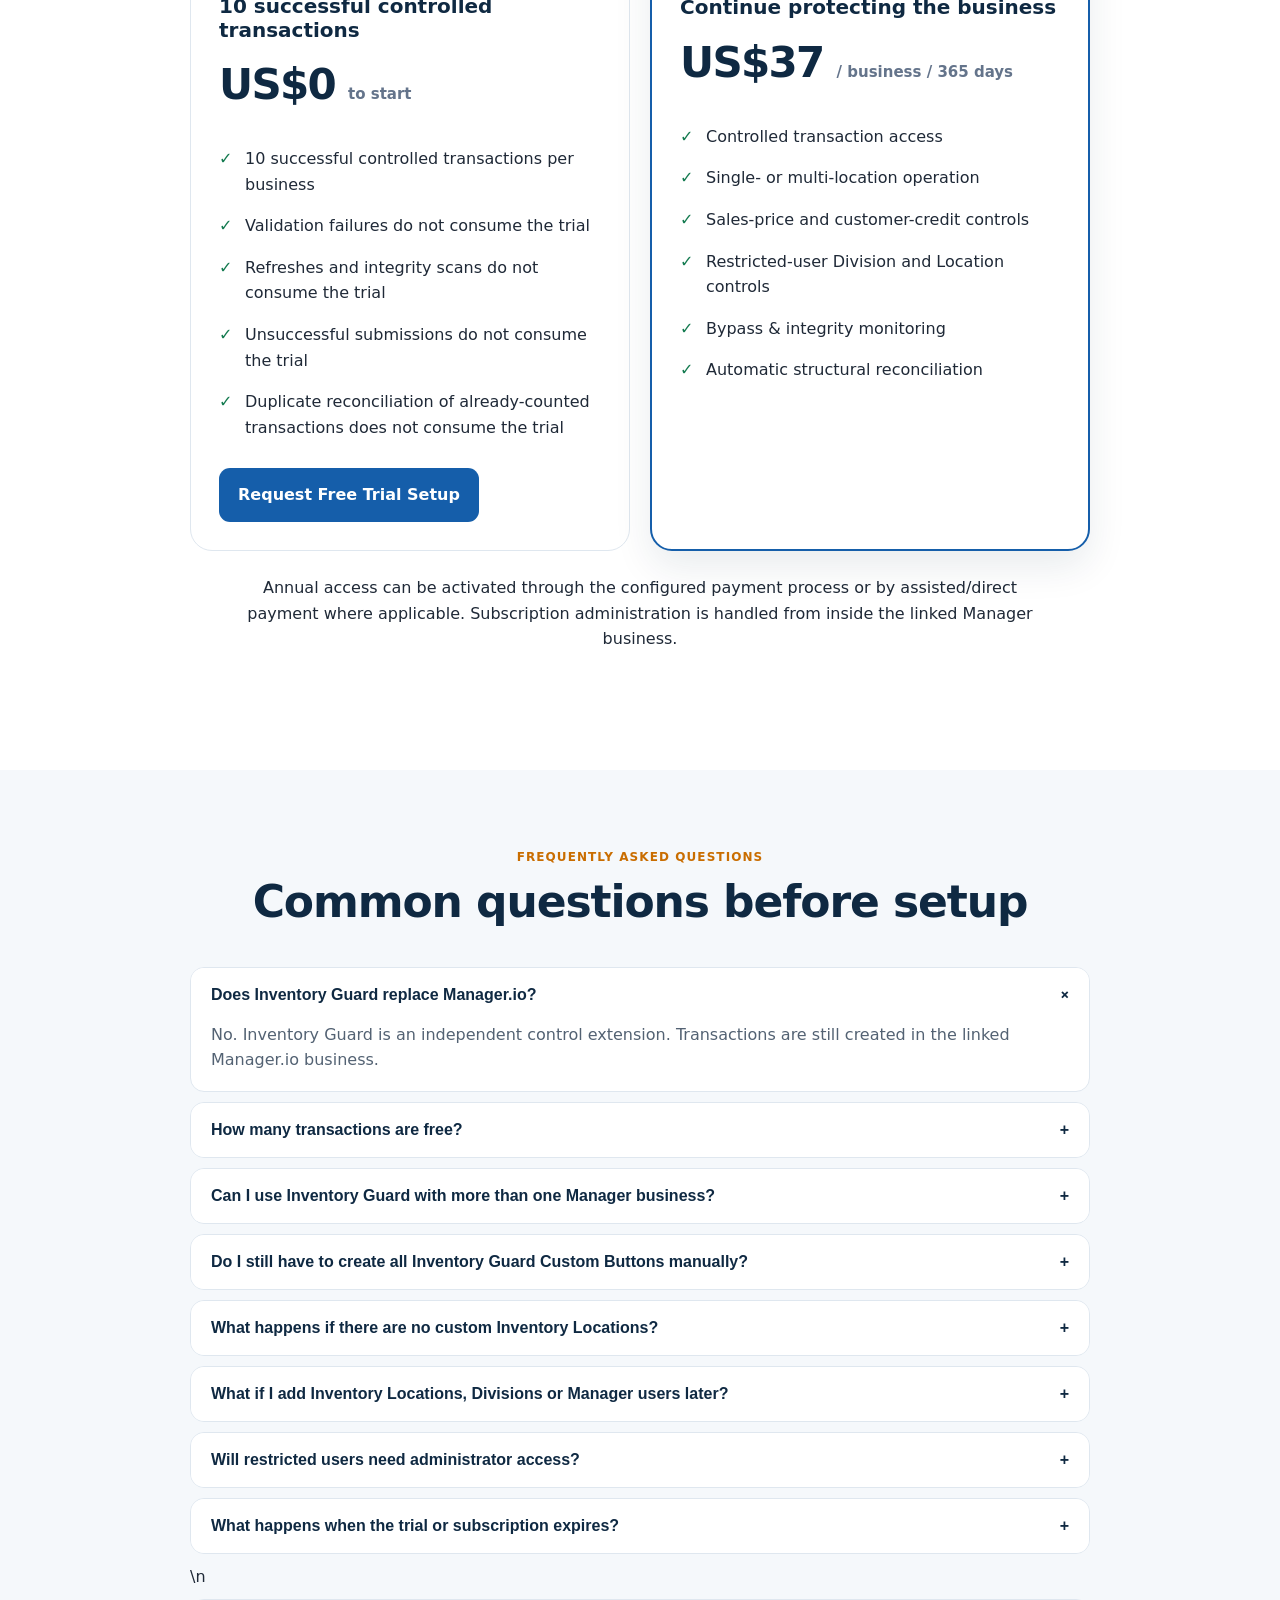
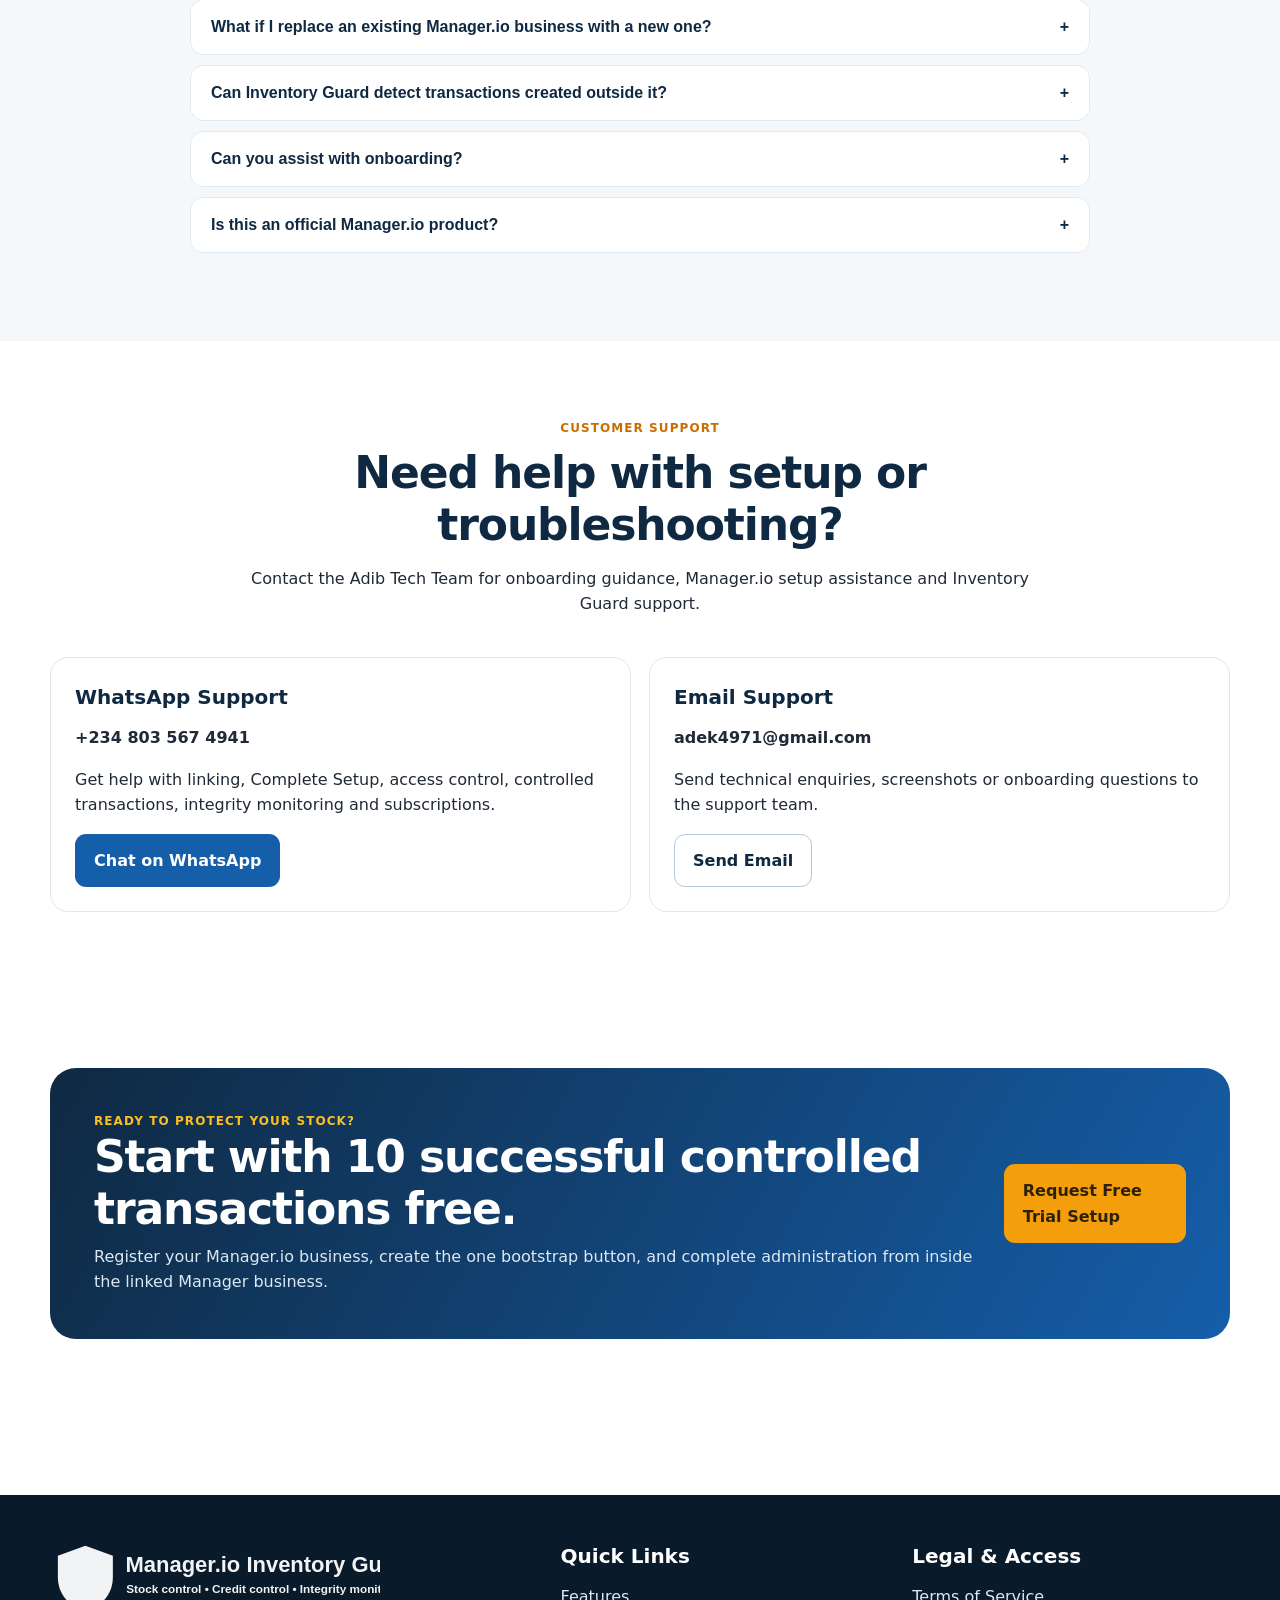
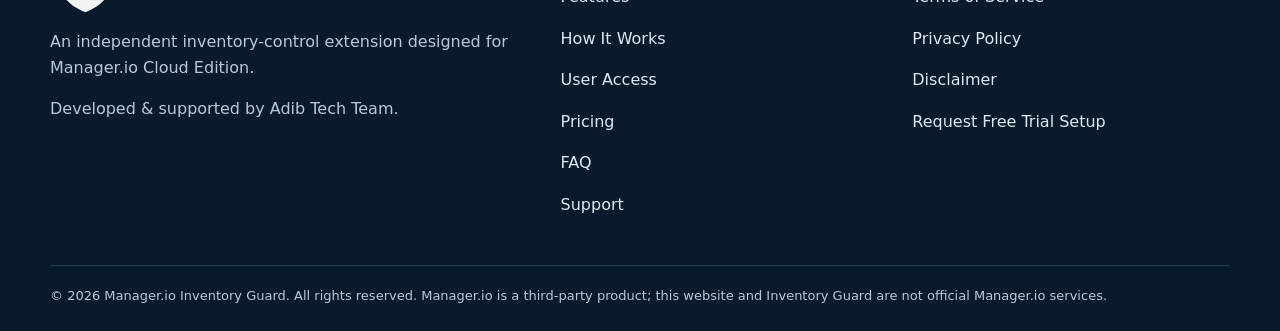
==== commit d2b18874: "Remove obsolete /start links from public website" ====
--- a/index.html
+++ b/index.html
@@ -32,7 +32,7 @@
       <a href="#pricing">Pricing</a>
       <a href="#faq">FAQ</a>
       <a href="#support">Support</a>
-      <a class="nav-cta" href="https://inventoryguard.adib.com.ng/start" rel="noopener" target="_blank">Start Free Trial</a>
+      <a class="nav-cta" href="https://wa.me/2348035674941?text=Hello%20Adib%20Tech%20Team%2C%20I%20want%20to%20set%20up%20the%20Manager.io%20Inventory%20Guard%2010-transaction%20free%20trial." rel="noopener" target="_blank">Request Free Trial Setup</a>
     </nav>
   </div>
 </header>
@@ -45,7 +45,7 @@
       <h1>Stop negative inventory before the transaction is created.</h1>
       <p class="lead">Manager.io Inventory Guard adds controlled Sales Invoices, cash-sale Receipts and Inventory Transfers, while enforcing stock availability, protected sales prices, customer credit limits, restricted-user scope and bypass monitoring.</p>
       <div class="actions">
-        <a class="btn primary" href="https://inventoryguard.adib.com.ng/start" rel="noopener" target="_blank">Start 10-Transaction Free Trial</a>
+        <a class="btn primary" href="https://wa.me/2348035674941?text=Hello%20Adib%20Tech%20Team%2C%20I%20want%20to%20set%20up%20the%20Manager.io%20Inventory%20Guard%2010-transaction%20free%20trial." rel="noopener" target="_blank">Request 10-Transaction Free Trial</a>
         <a class="btn orange" href="https://wa.me/2348035674941" rel="noopener" target="_blank">WhatsApp Support</a>
       </div>
       <div class="trust">
@@ -102,8 +102,8 @@
     </div>
 
     <div class="steps">
-      <article class="step"><div class="num">1</div><h3>Register the business</h3><p>Open the Inventory Guard Start page and register the Manager.io business. Each registered Manager business is treated as a separate Inventory Guard tenant.</p></article>
-      <article class="step"><div class="num">2</div><h3>Obtain the linking code</h3><p>Complete the registration/onboarding step for the business and obtain its single-use Inventory Guard linking code. The current linking-code validity is 30 minutes.</p></article>
+      <article class="step"><div class="num">1</div><h3>Register the business</h3><p>Register the Manager.io business through the authorised Inventory Guard onboarding process. Each registered Manager business is treated as a separate Inventory Guard tenant.</p></article>
+      <article class="step"><div class="num">2</div><h3>Obtain the linking code</h3><p>Complete the authorised onboarding step for the business and obtain its single-use Inventory Guard linking code. The current linking-code validity is 30 minutes.</p></article>
       <article class="step"><div class="num">3</div><h3>Create the one bootstrap button</h3><p>In Manager.io, create <strong>Inventory Setup &amp; Synchronisation</strong> under Settings and point it to <strong>https://inventoryguard.adib.com.ng/extension/location-sync</strong>.</p></article>
       <article class="step"><div class="num">4</div><h3>Link the correct business</h3><p>Open Inventory Setup &amp; Synchronisation inside that Manager business and enter the one-time linking code.</p></article>
       <article class="step"><div class="num">5</div><h3>Save the Manager service connection</h3><p>Create an authorised Manager Access Token, then save the business API2/base URL and token in Inventory Guard. The token is protected and the Manager login password is not required.</p></article>
@@ -179,7 +179,7 @@
           <li>Unsuccessful submissions do not consume the trial</li>
           <li>Duplicate reconciliation of already-counted transactions does not consume the trial</li>
         </ul>
-        <a class="btn primary" href="https://inventoryguard.adib.com.ng/start" rel="noopener" target="_blank">Start Free Trial</a>
+        <a class="btn primary" href="https://wa.me/2348035674941?text=Hello%20Adib%20Tech%20Team%2C%20I%20want%20to%20set%20up%20the%20Manager.io%20Inventory%20Guard%2010-transaction%20free%20trial." rel="noopener" target="_blank">Request Free Trial Setup</a>
       </div>
       <div class="price-card featured">
         <div class="badge">Annual Access</div>
@@ -253,7 +253,7 @@
       <p style="margin:0;color:#dce8f3">Register your Manager.io business, create the one bootstrap button, and complete administration from inside the linked Manager business.</p>
     </div>
     <div class="actions" style="margin:0">
-      <a class="btn orange" href="https://inventoryguard.adib.com.ng/start" rel="noopener" target="_blank">Start Free Trial</a>
+      <a class="btn orange" href="https://wa.me/2348035674941?text=Hello%20Adib%20Tech%20Team%2C%20I%20want%20to%20set%20up%20the%20Manager.io%20Inventory%20Guard%2010-transaction%20free%20trial." rel="noopener" target="_blank">Request Free Trial Setup</a>
     </div>
   </div>
 </section>
@@ -280,7 +280,7 @@
       <p><a href="terms.html">Terms of Service</a></p>
       <p><a href="privacy.html">Privacy Policy</a></p>
       <p><a href="disclaimer.html">Disclaimer</a></p>
-      <p><a href="https://inventoryguard.adib.com.ng/start" rel="noopener" target="_blank">Start Free Trial</a></p>
+      <p><a href="https://wa.me/2348035674941?text=Hello%20Adib%20Tech%20Team%2C%20I%20want%20to%20set%20up%20the%20Manager.io%20Inventory%20Guard%2010-transaction%20free%20trial." rel="noopener" target="_blank">Request Free Trial Setup</a></p>
     </div>
   </div>
   <div class="container footer-bottom">
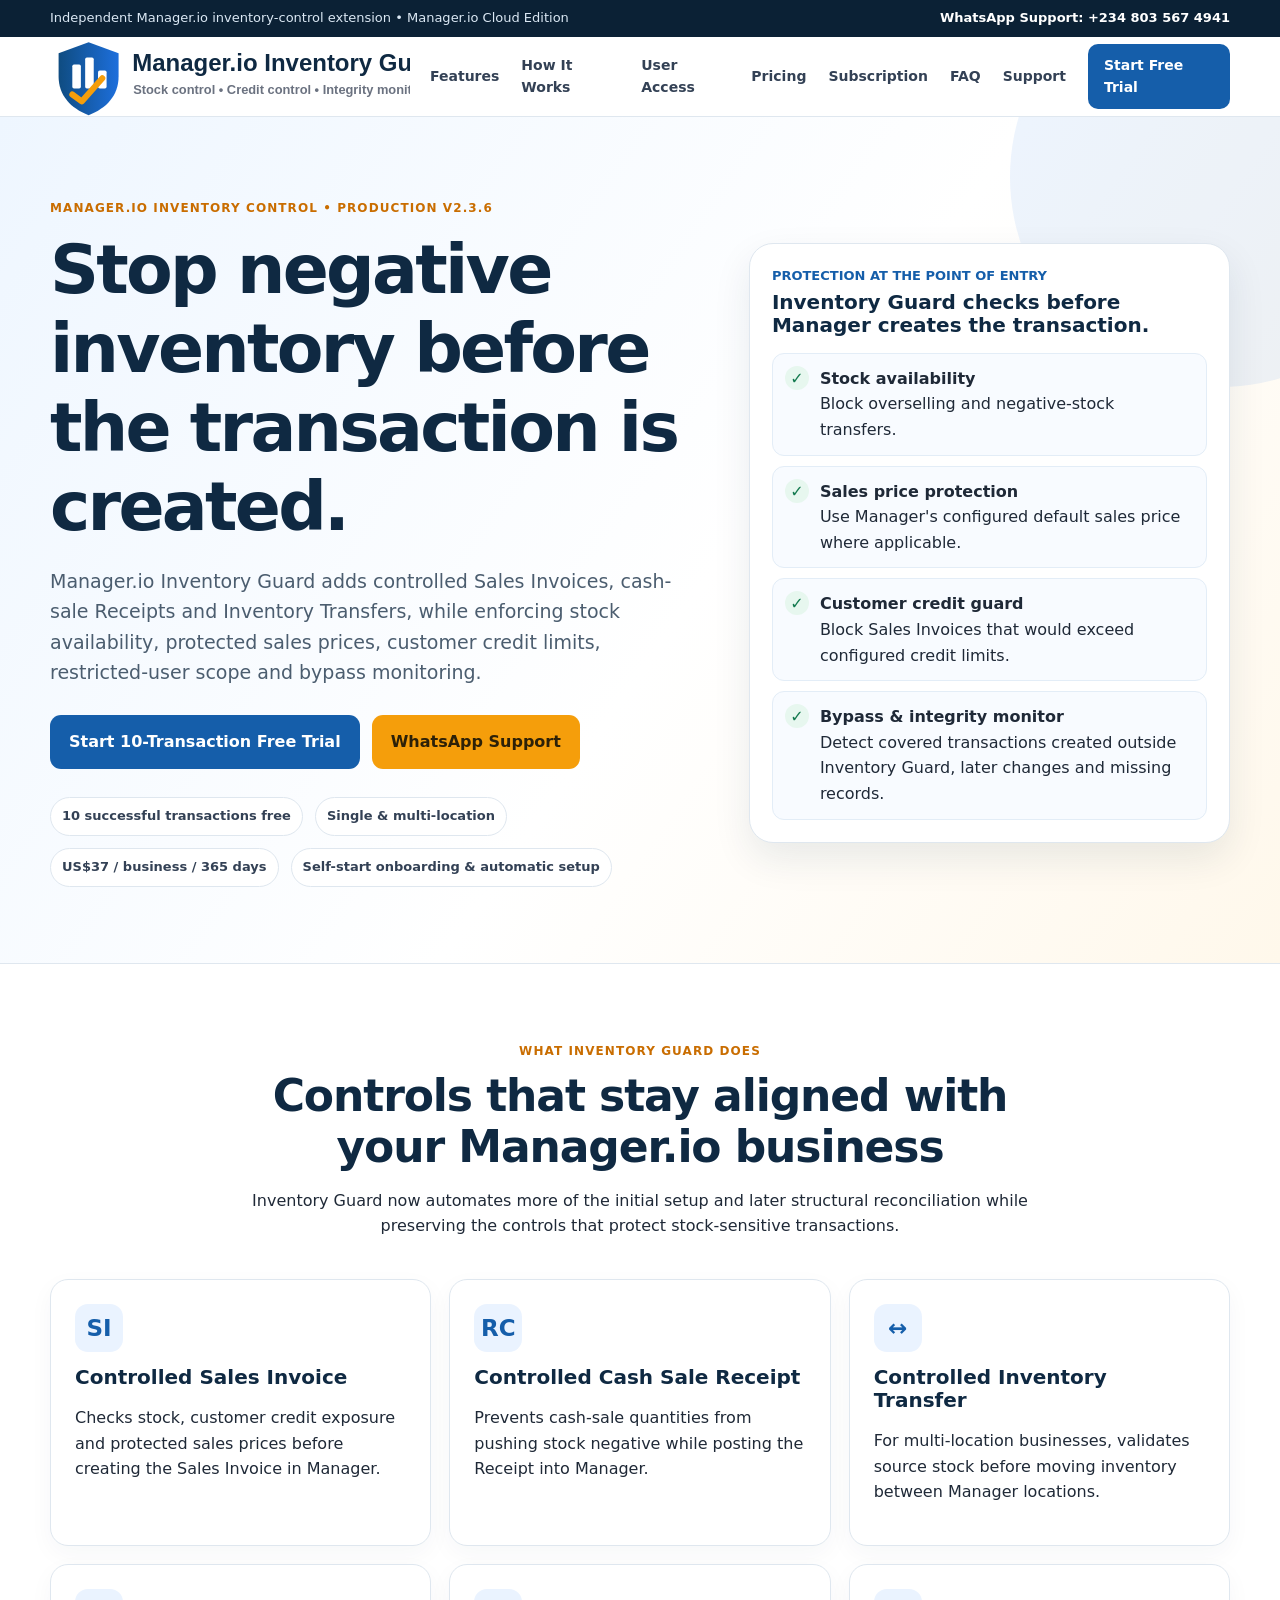
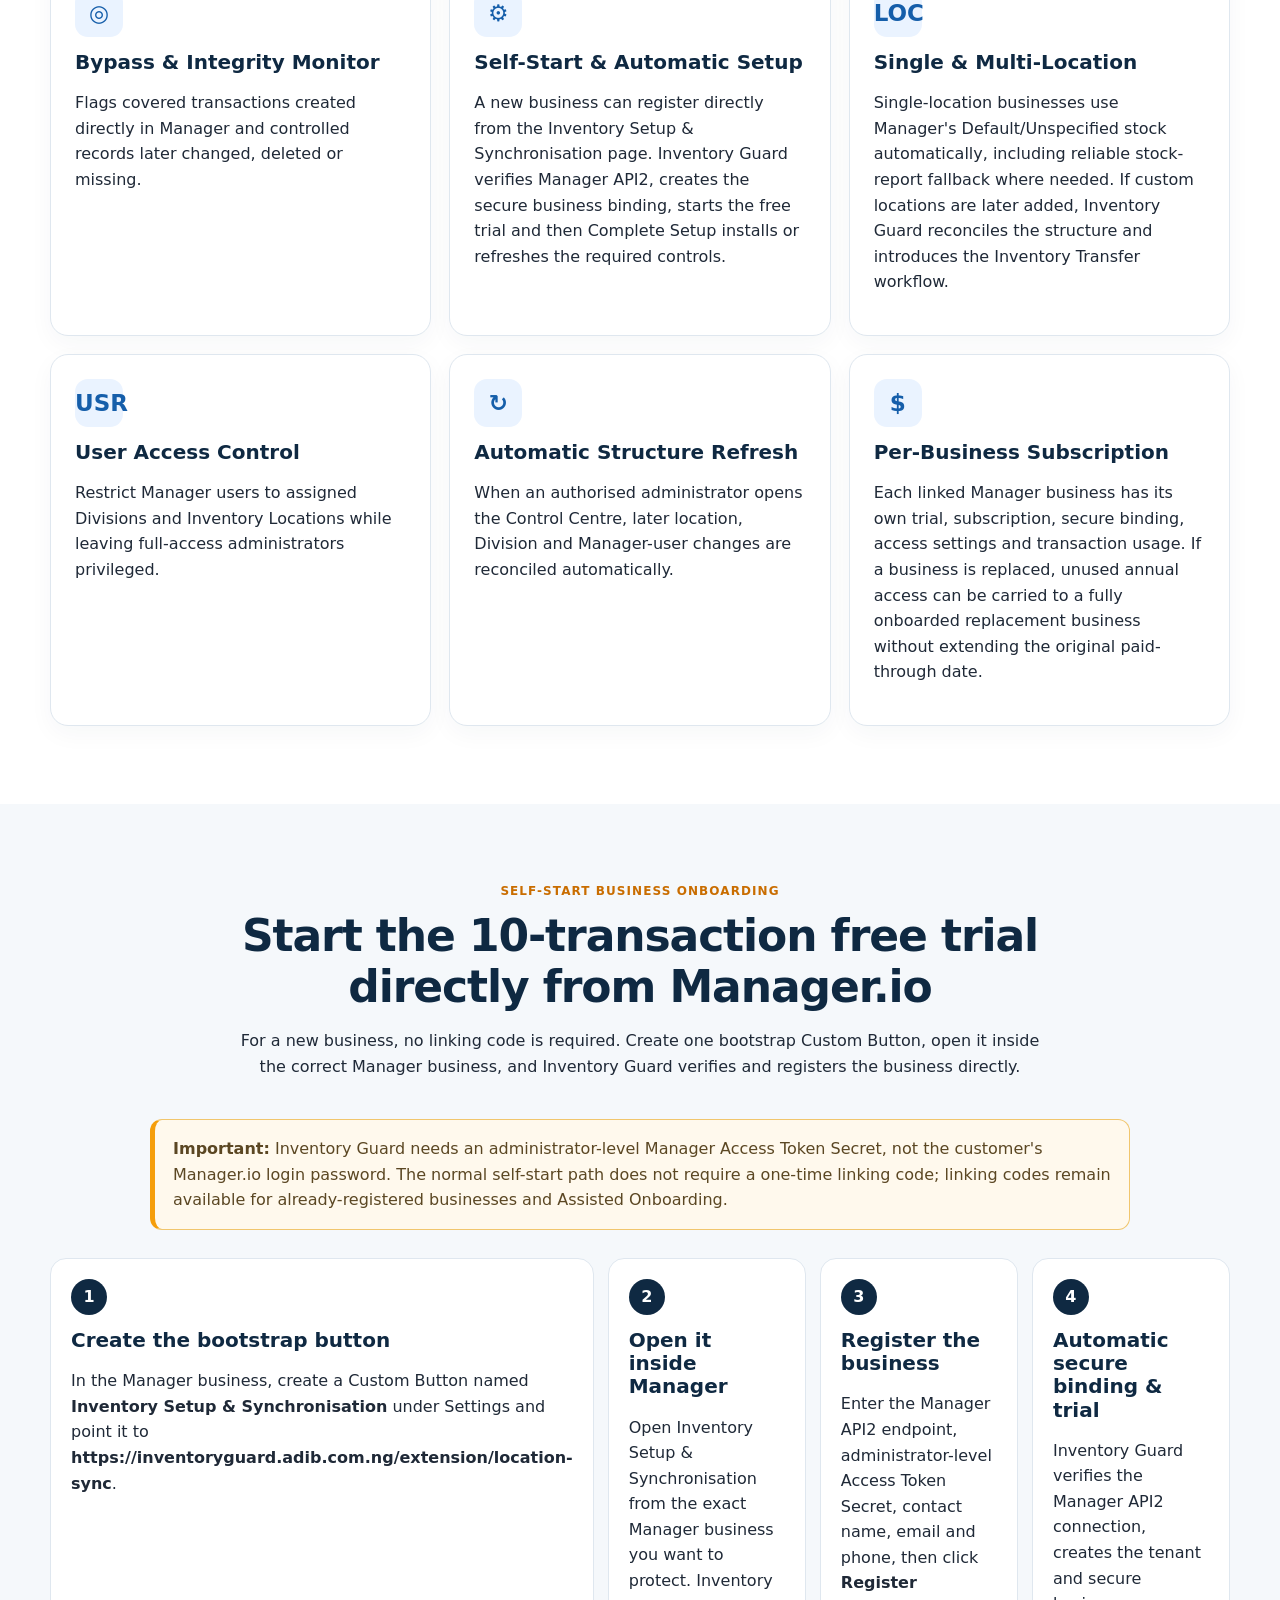
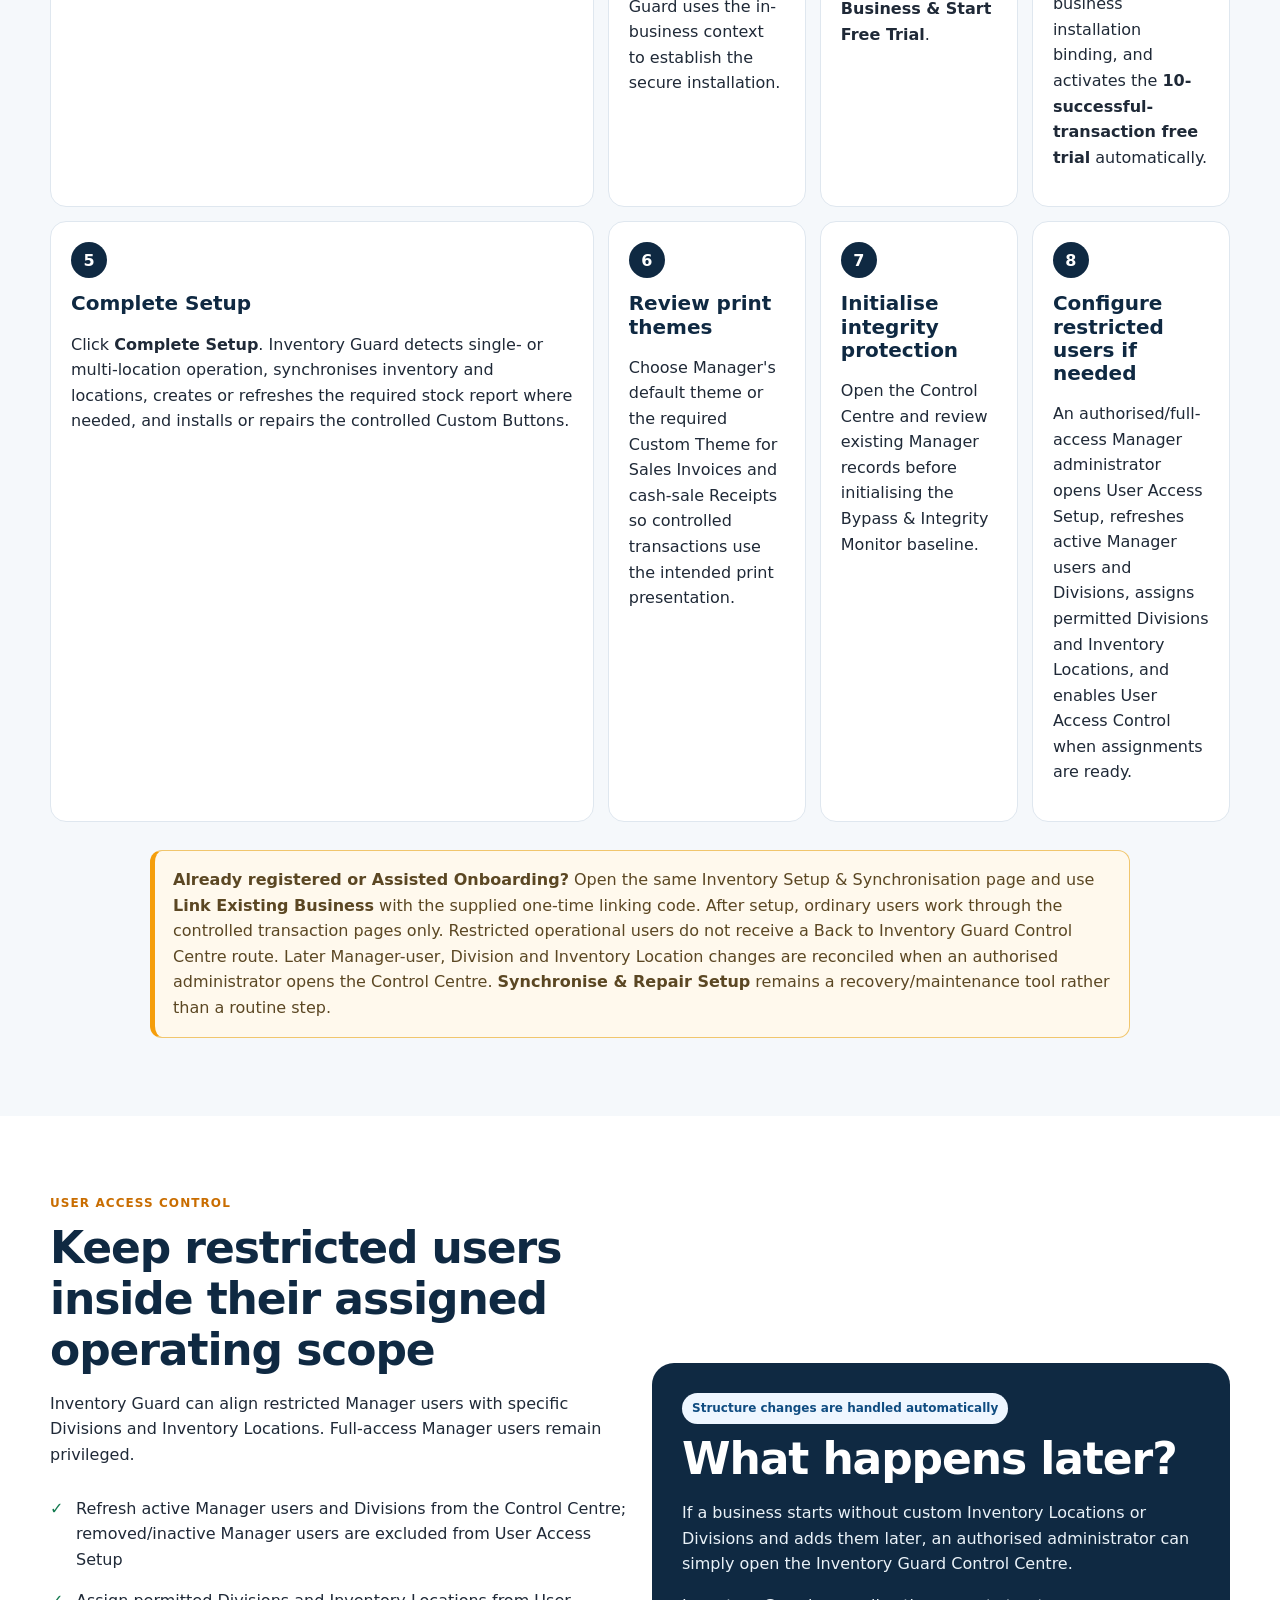
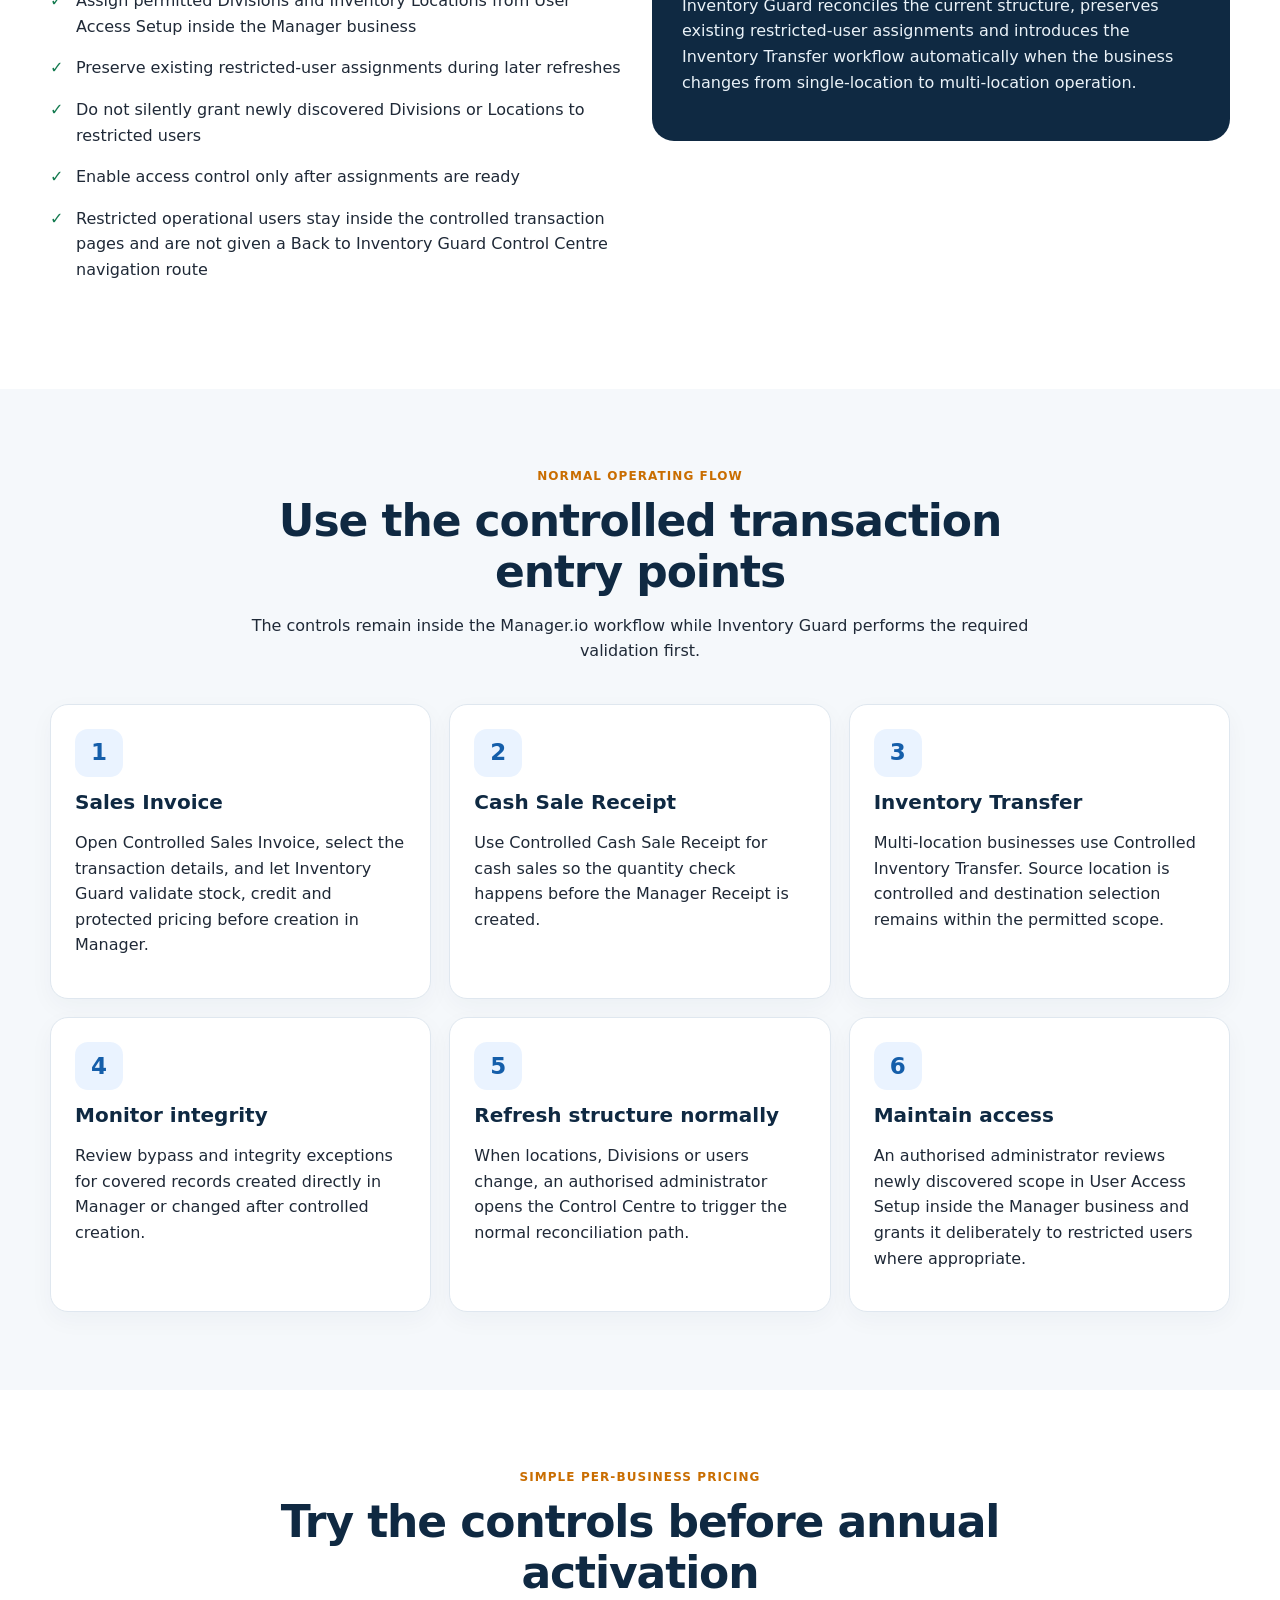
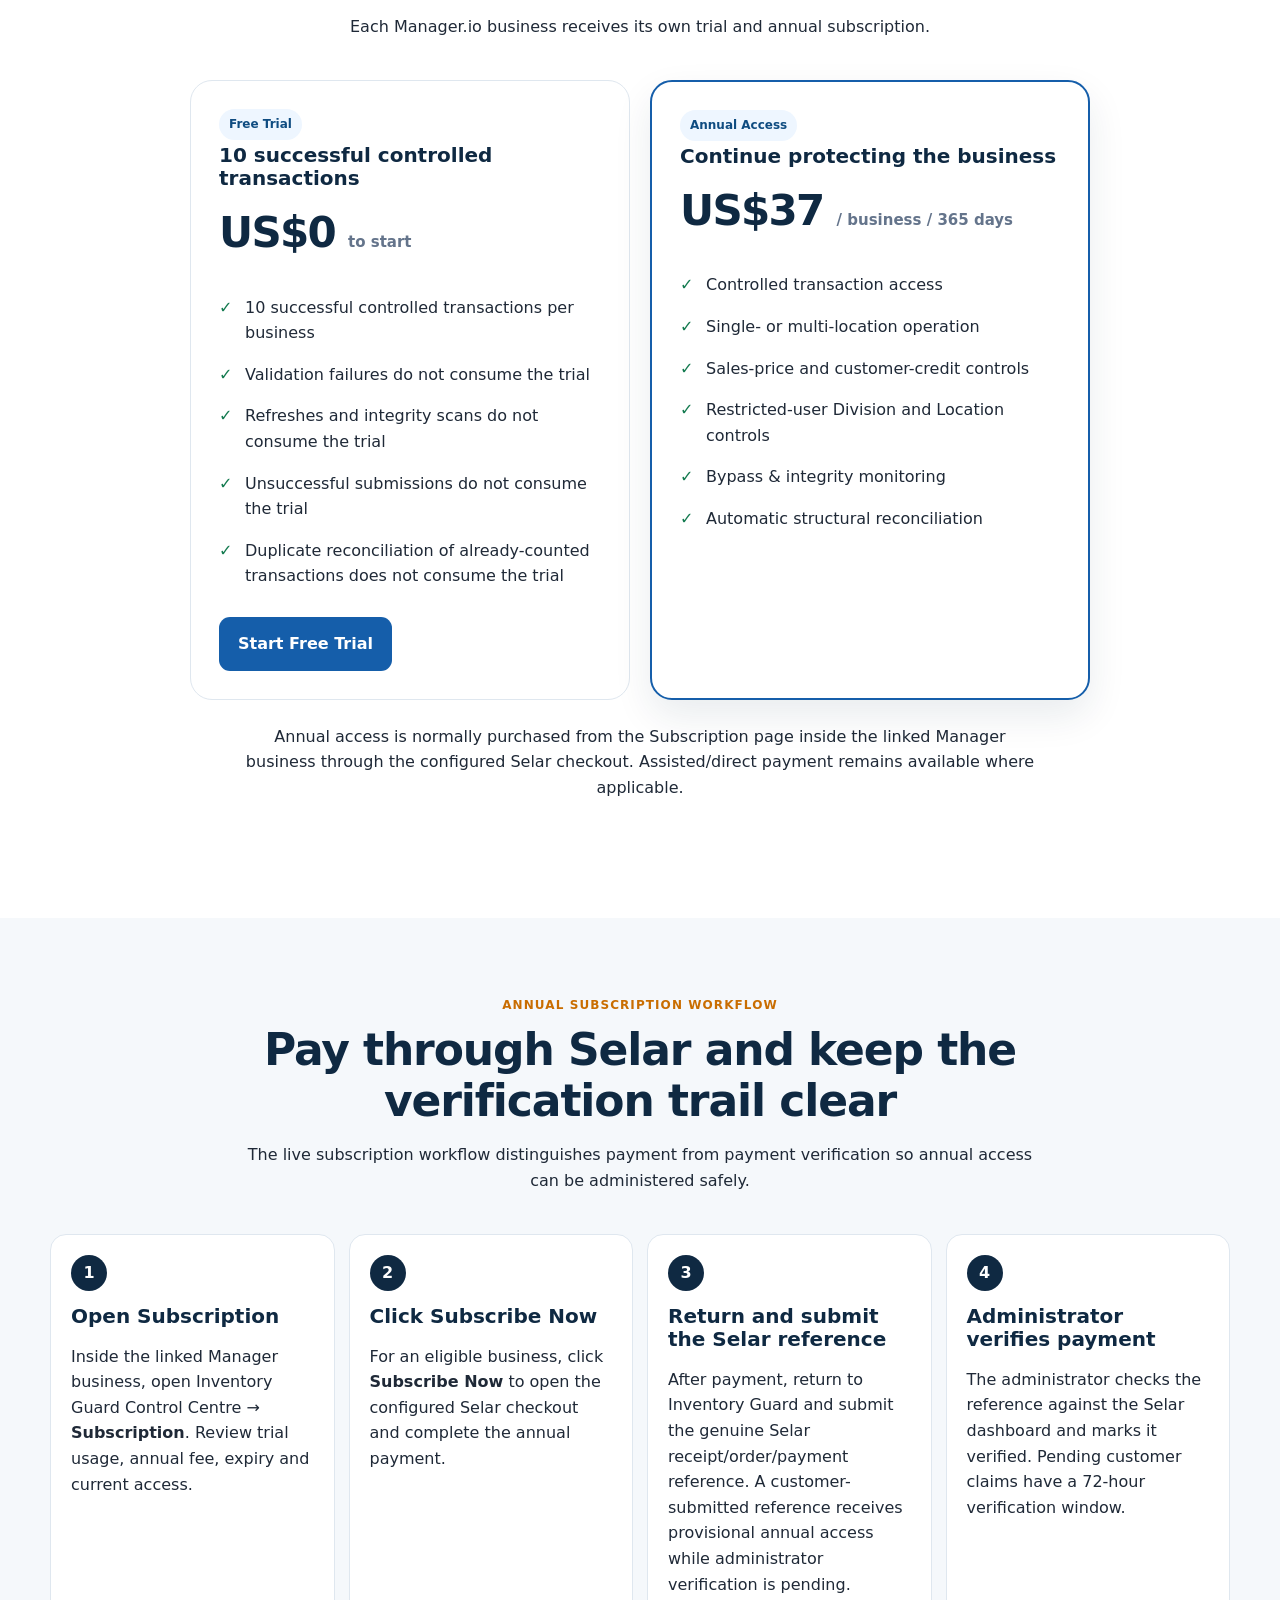
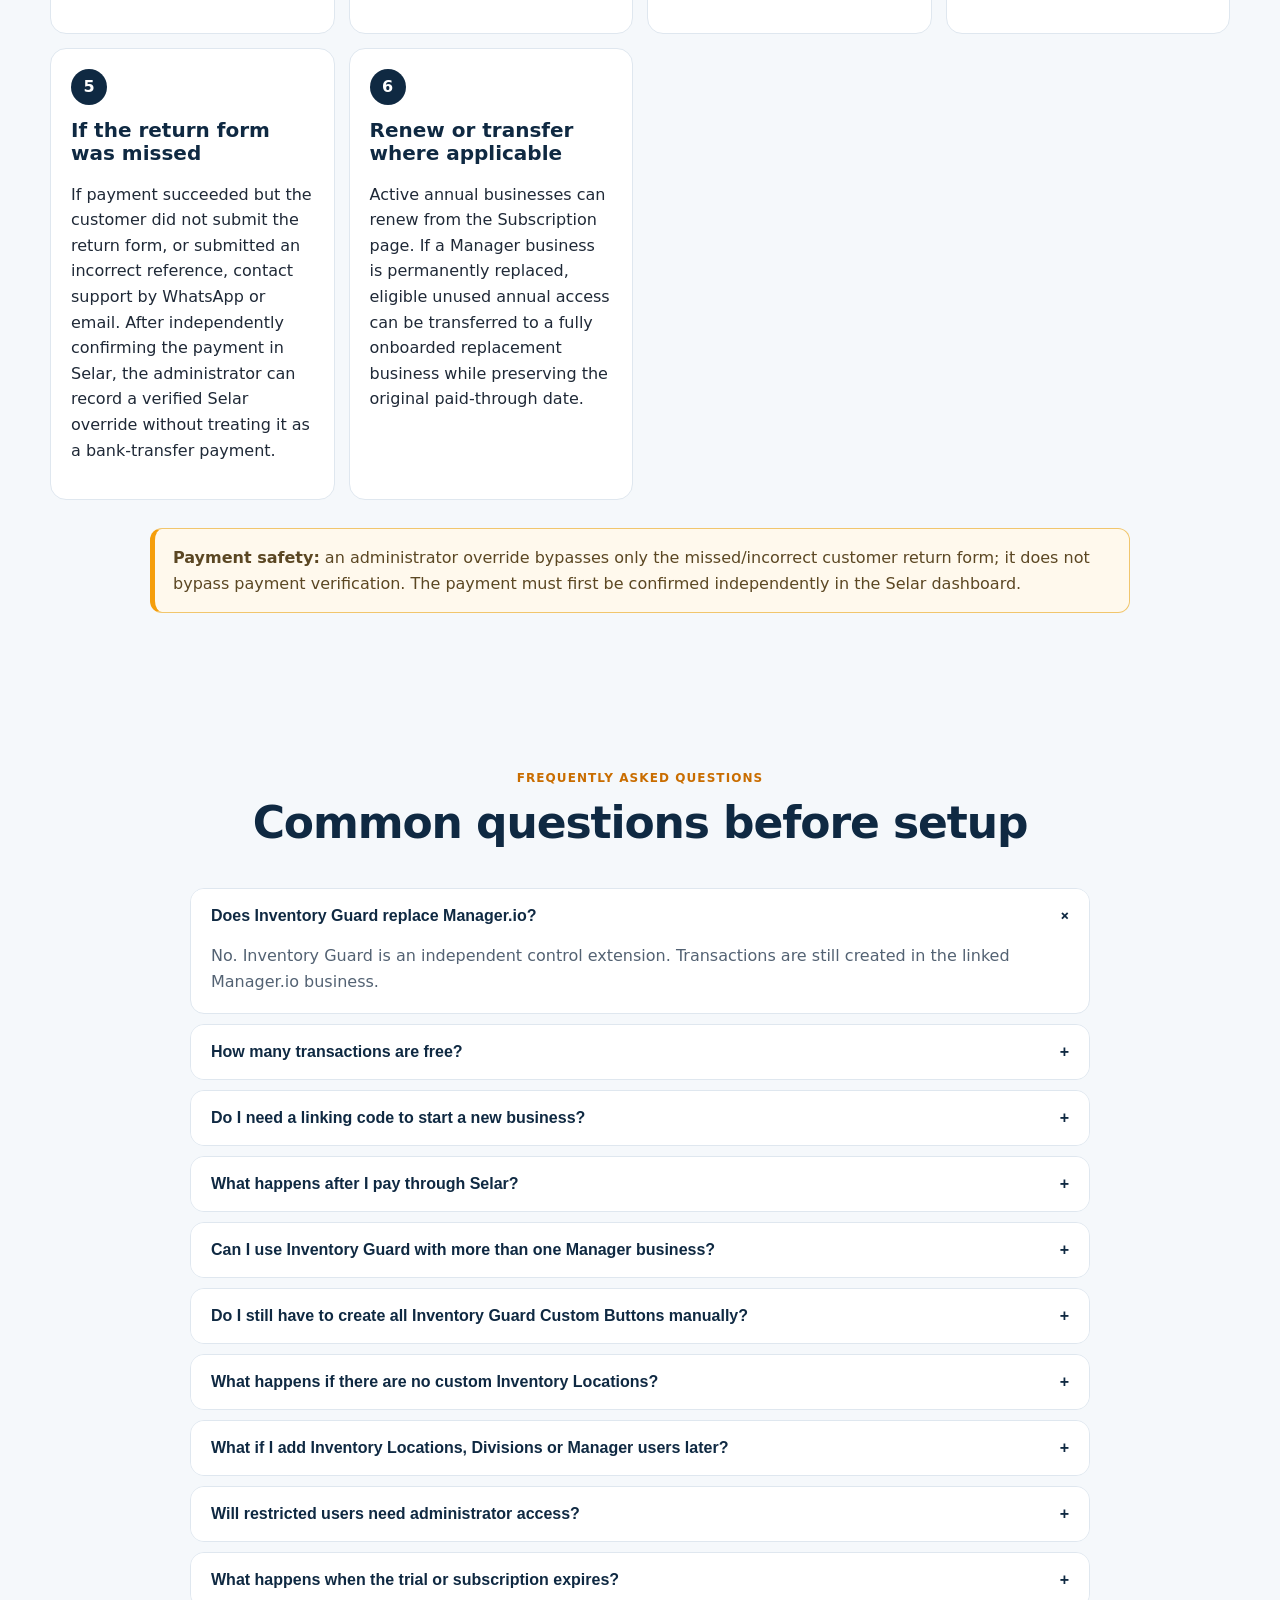
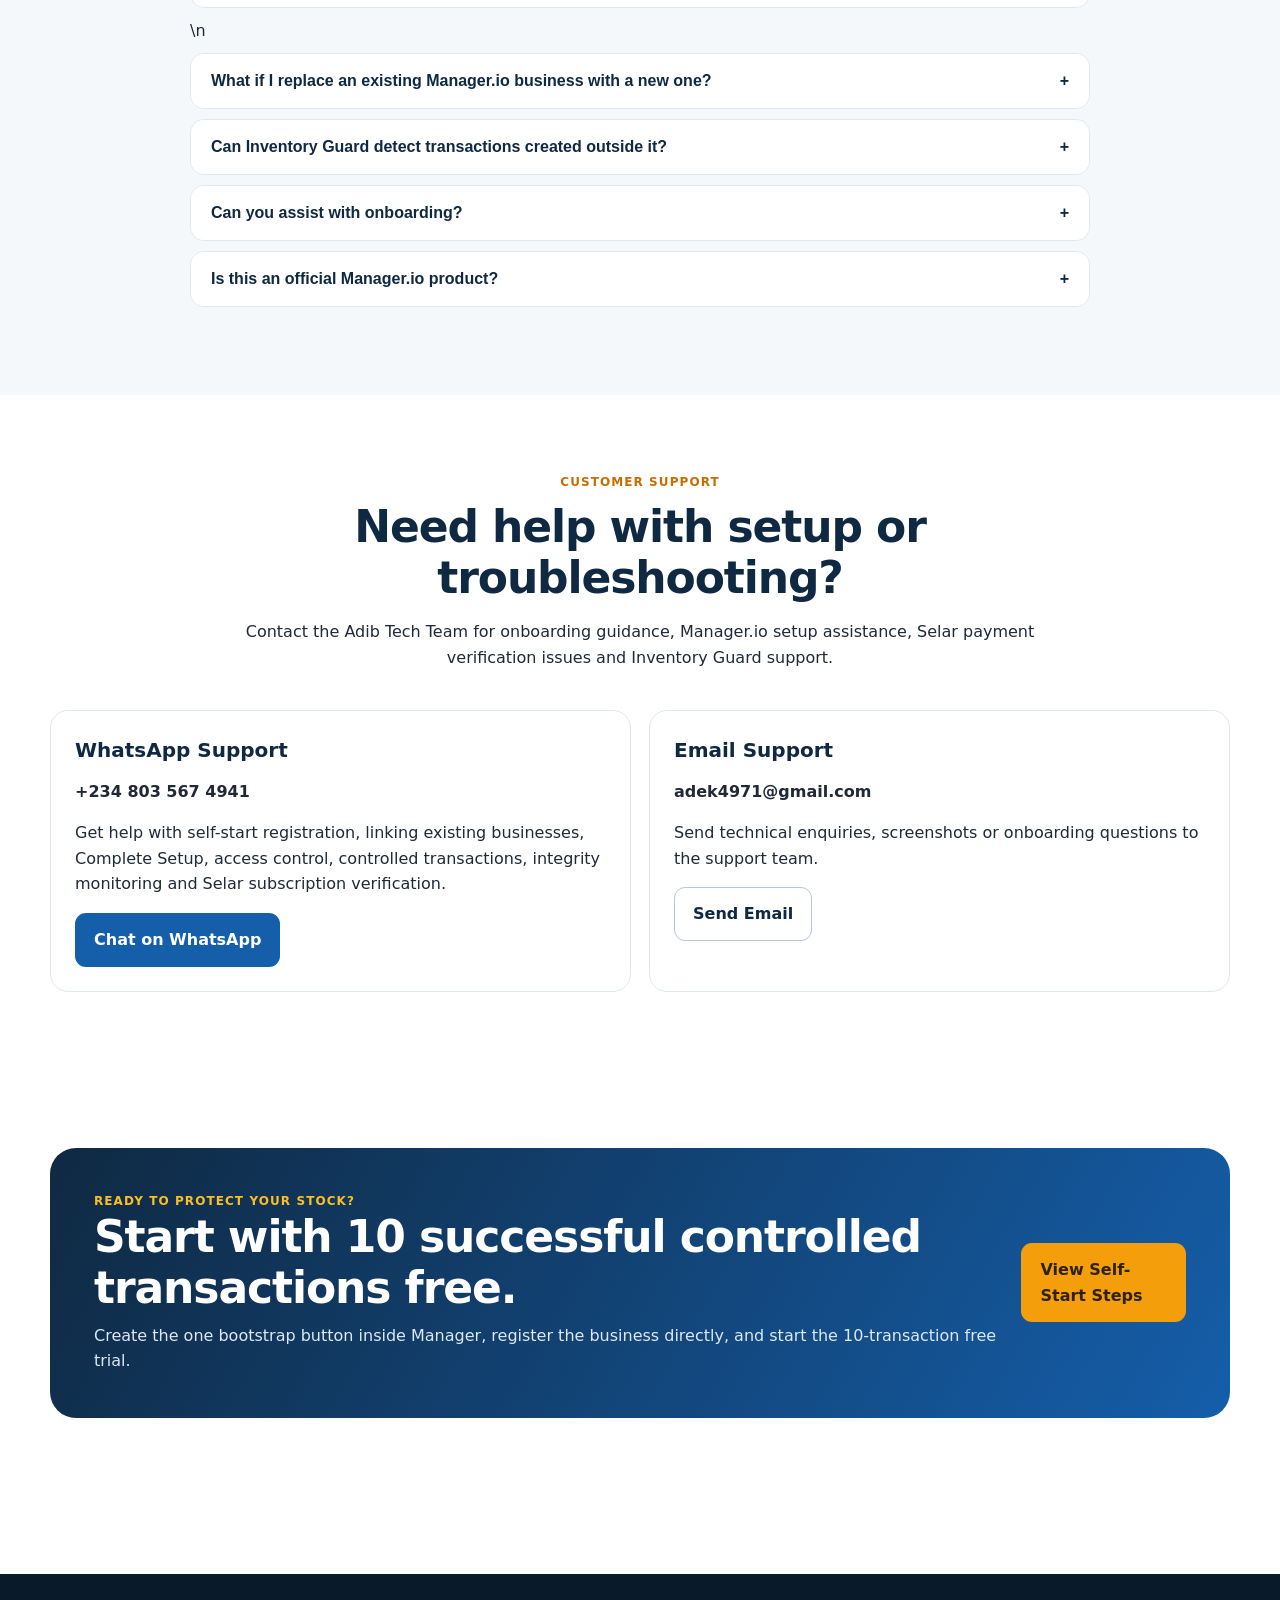
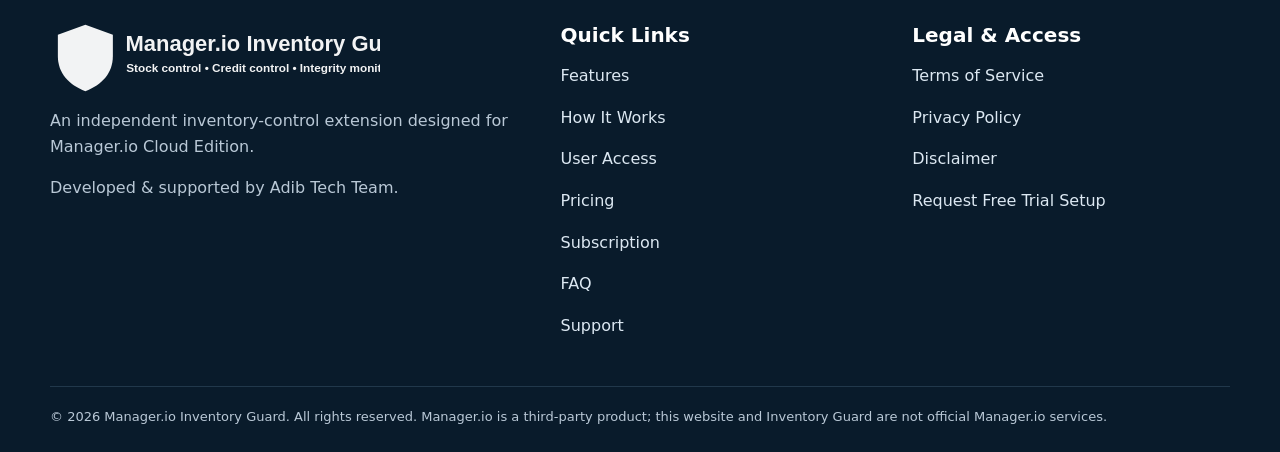
==== commit 7d4c6065: "Update public site for Inventory Guard v2.3.6 workflows" ====
--- a/index.html
+++ b/index.html
@@ -4,12 +4,12 @@
 <meta charset="utf-8"/>
 <meta content="width=device-width,initial-scale=1" name="viewport"/>
 <title>Manager.io Inventory Guard | Stock, Access & Integrity Controls for Manager.io</title>
-<meta content="Prevent negative stock, control customer credit, protect sales prices, manage user scope and detect bypasses in Manager.io. Inventory Guard supports automated setup, single- and multi-location businesses, controlled Sales Invoices, cash-sale Receipts and Inventory Transfers." name="description"/>
+<meta content="Prevent negative stock, control customer credit, protect sales prices and manage user scope in Manager.io. Inventory Guard v2.3.6 adds self-start onboarding, automatic secure business binding, single- and multi-location stock controls, Selar subscription verification and controlled Sales Invoices, cash-sale Receipts and Inventory Transfers." name="description"/>
 <link href="assets/favicon.svg" rel="icon" type="image/svg+xml"/>
 <link href="styles.css" rel="stylesheet"/>
 <link href="https://go-inventoryguard.adib.com.ng/" rel="canonical"/>
 <meta content="Manager.io Inventory Guard" property="og:title"/>
-<meta content="Inventory, access and integrity controls for Manager.io Cloud Edition — with automated onboarding and structure reconciliation." property="og:description"/>
+<meta content="Inventory, access and integrity controls for Manager.io Cloud Edition — with self-start onboarding, automatic setup reconciliation and verified annual subscription workflows." property="og:description"/>
 <meta content="website" property="og:type"/>
 <meta content="https://go-inventoryguard.adib.com.ng/" property="og:url"/>
 </head>
@@ -30,9 +30,10 @@
       <a href="#how">How It Works</a>
       <a href="#access">User Access</a>
       <a href="#pricing">Pricing</a>
+      <a href="#subscription">Subscription</a>
       <a href="#faq">FAQ</a>
       <a href="#support">Support</a>
-      <a class="nav-cta" href="https://wa.me/2348035674941?text=Hello%20Adib%20Tech%20Team%2C%20I%20want%20to%20set%20up%20the%20Manager.io%20Inventory%20Guard%2010-transaction%20free%20trial." rel="noopener" target="_blank">Request Free Trial Setup</a>
+      <a class="nav-cta" href="#how">Start Free Trial</a>
     </nav>
   </div>
 </header>
@@ -41,18 +42,18 @@
 <section class="hero">
   <div class="container">
     <div>
-      <div class="eyebrow">Manager.io Inventory Control • Production v2.3.5</div>
+      <div class="eyebrow">Manager.io Inventory Control • Production v2.3.6</div>
       <h1>Stop negative inventory before the transaction is created.</h1>
       <p class="lead">Manager.io Inventory Guard adds controlled Sales Invoices, cash-sale Receipts and Inventory Transfers, while enforcing stock availability, protected sales prices, customer credit limits, restricted-user scope and bypass monitoring.</p>
       <div class="actions">
-        <a class="btn primary" href="https://wa.me/2348035674941?text=Hello%20Adib%20Tech%20Team%2C%20I%20want%20to%20set%20up%20the%20Manager.io%20Inventory%20Guard%2010-transaction%20free%20trial." rel="noopener" target="_blank">Request 10-Transaction Free Trial</a>
+        <a class="btn primary" href="#how">Start 10-Transaction Free Trial</a>
         <a class="btn orange" href="https://wa.me/2348035674941" rel="noopener" target="_blank">WhatsApp Support</a>
       </div>
       <div class="trust">
         <span class="pill">10 successful transactions free</span>
         <span class="pill">Single &amp; multi-location</span>
         <span class="pill">US$37 / business / 365 days</span>
-        <span class="pill">Automatic setup reconciliation</span>
+        <span class="pill">Self-start onboarding &amp; automatic setup</span>
       </div>
     </div>
     <div class="hero-card">
@@ -80,8 +81,8 @@
       <article class="card"><div class="iconbox">RC</div><h3>Controlled Cash Sale Receipt</h3><p>Prevents cash-sale quantities from pushing stock negative while posting the Receipt into Manager.</p></article>
       <article class="card"><div class="iconbox">↔</div><h3>Controlled Inventory Transfer</h3><p>For multi-location businesses, validates source stock before moving inventory between Manager locations.</p></article>
       <article class="card"><div class="iconbox">◎</div><h3>Bypass &amp; Integrity Monitor</h3><p>Flags covered transactions created directly in Manager and controlled records later changed, deleted or missing.</p></article>
-      <article class="card"><div class="iconbox">⚙</div><h3>Automatic Setup Reconciliation</h3><p>Complete Setup creates or refreshes the required controls and multi-location stock report instead of leaving customers to build them manually.</p></article>
-      <article class="card"><div class="iconbox">LOC</div><h3>Single &amp; Multi-Location</h3><p>Starts in single-location mode where appropriate and automatically introduces the Inventory Transfer workflow when custom locations later appear.</p></article>
+      <article class="card"><div class="iconbox">⚙</div><h3>Self-Start &amp; Automatic Setup</h3><p>A new business can register directly from the Inventory Setup &amp; Synchronisation page. Inventory Guard verifies Manager API2, creates the secure business binding, starts the free trial and then Complete Setup installs or refreshes the required controls.</p></article>
+      <article class="card"><div class="iconbox">LOC</div><h3>Single &amp; Multi-Location</h3><p>Single-location businesses use Manager&apos;s Default/Unspecified stock automatically, including reliable stock-report fallback where needed. If custom locations are later added, Inventory Guard reconciles the structure and introduces the Inventory Transfer workflow.</p></article>
       <article class="card"><div class="iconbox">USR</div><h3>User Access Control</h3><p>Restrict Manager users to assigned Divisions and Inventory Locations while leaving full-access administrators privileged.</p></article>
       <article class="card"><div class="iconbox">↻</div><h3>Automatic Structure Refresh</h3><p>When an authorised administrator opens the Control Centre, later location, Division and Manager-user changes are reconciled automatically.</p></article>
       <article class="card"><div class="iconbox">$</div><h3>Per-Business Subscription</h3><p>Each linked Manager business has its own trial, subscription, secure binding, access settings and transaction usage. If a business is replaced, unused annual access can be carried to a fully onboarded replacement business without extending the original paid-through date.</p></article>
@@ -92,28 +93,28 @@
 <section class="section alt" id="how">
   <div class="container">
     <div class="center">
-      <div class="eyebrow">Business onboarding</div>
-      <h2>Onboarding sequence</h2>
-      <p>Inventory Guard removes several manual setup steps. The business administrator creates only the bootstrap Inventory Setup &amp; Synchronisation Custom Button; Inventory Guard handles the remaining required control setup after the business is linked.</p>
+      <div class="eyebrow">Self-start business onboarding</div>
+      <h2>Start the 10-transaction free trial directly from Manager.io</h2>
+      <p>For a new business, no linking code is required. Create one bootstrap Custom Button, open it inside the correct Manager business, and Inventory Guard verifies and registers the business directly.</p>
     </div>
 
     <div class="journey-note">
-      <strong>Important:</strong> the one-time Inventory Guard linking code and the Manager Access Token Secret are different credentials. Inventory Guard does not require the customer's Manager.io login password.
+      <strong>Important:</strong> Inventory Guard needs an administrator-level Manager Access Token Secret, not the customer&apos;s Manager.io login password. The normal self-start path does not require a one-time linking code; linking codes remain available for already-registered businesses and Assisted Onboarding.
     </div>
 
     <div class="steps">
-      <article class="step"><div class="num">1</div><h3>Register the business</h3><p>Register the Manager.io business through the authorised Inventory Guard onboarding process. Each registered Manager business is treated as a separate Inventory Guard tenant.</p></article>
-      <article class="step"><div class="num">2</div><h3>Obtain the linking code</h3><p>Complete the authorised onboarding step for the business and obtain its single-use Inventory Guard linking code. The current linking-code validity is 30 minutes.</p></article>
-      <article class="step"><div class="num">3</div><h3>Create the one bootstrap button</h3><p>In Manager.io, create <strong>Inventory Setup &amp; Synchronisation</strong> under Settings and point it to <strong>https://inventoryguard.adib.com.ng/extension/location-sync</strong>.</p></article>
-      <article class="step"><div class="num">4</div><h3>Link the correct business</h3><p>Open Inventory Setup &amp; Synchronisation inside that Manager business and enter the one-time linking code.</p></article>
-      <article class="step"><div class="num">5</div><h3>Save the Manager service connection</h3><p>Create an authorised Manager Access Token, then save the business API2/base URL and token in Inventory Guard. The token is protected and the Manager login password is not required.</p></article>
-      <article class="step"><div class="num">6</div><h3>Click Complete Setup</h3><p>Inventory Guard secures the business binding, detects inventory mode, synchronises inventory and locations, creates or refreshes today's Inventory Quantity by Location report when needed, and creates or updates the required controlled Custom Buttons.</p></article>
+      <article class="step"><div class="num">1</div><h3>Create the bootstrap button</h3><p>In the Manager business, create a Custom Button named <strong>Inventory Setup &amp; Synchronisation</strong> under Settings and point it to <strong>https://inventoryguard.adib.com.ng/extension/location-sync</strong>.</p></article>
+      <article class="step"><div class="num">2</div><h3>Open it inside Manager</h3><p>Open Inventory Setup &amp; Synchronisation from the exact Manager business you want to protect. Inventory Guard uses the in-business context to establish the secure installation.</p></article>
+      <article class="step"><div class="num">3</div><h3>Register the business</h3><p>Enter the Manager API2 endpoint, administrator-level Access Token Secret, contact name, email and phone, then click <strong>Register Business &amp; Start Free Trial</strong>.</p></article>
+      <article class="step"><div class="num">4</div><h3>Automatic secure binding &amp; trial</h3><p>Inventory Guard verifies the Manager API2 connection, creates the tenant and secure business installation binding, and activates the <strong>10-successful-transaction free trial</strong> automatically.</p></article>
+      <article class="step"><div class="num">5</div><h3>Complete Setup</h3><p>Click <strong>Complete Setup</strong>. Inventory Guard detects single- or multi-location operation, synchronises inventory and locations, creates or refreshes the required stock report where needed, and installs or repairs the controlled Custom Buttons.</p></article>
+      <article class="step"><div class="num">6</div><h3>Review print themes</h3><p>Choose Manager&apos;s default theme or the required Custom Theme for Sales Invoices and cash-sale Receipts so controlled transactions use the intended print presentation.</p></article>
       <article class="step"><div class="num">7</div><h3>Initialise integrity protection</h3><p>Open the Control Centre and review existing Manager records before initialising the Bypass &amp; Integrity Monitor baseline.</p></article>
-      <article class="step"><div class="num">8</div><h3>Configure restricted users if required</h3><p>An authorised/full-access Manager administrator opens User Access Setup from inside the Manager business, refreshes active users and Divisions, assigns allowed Divisions and Inventory Locations, and then enables User Access Control when the assignments are ready.</p></article>
+      <article class="step"><div class="num">8</div><h3>Configure restricted users if needed</h3><p>An authorised/full-access Manager administrator opens User Access Setup, refreshes active Manager users and Divisions, assigns permitted Divisions and Inventory Locations, and enables User Access Control when assignments are ready.</p></article>
     </div>
 
     <div class="journey-note after">
-      <strong>After setup:</strong> users work through Controlled Sales Invoice, Controlled Cash Sale Receipt and, for multi-location businesses, Controlled Inventory Transfer. Restricted operational users remain inside these controlled pages and do not receive a Back to Inventory Guard Control Centre route. Later location, Division or Manager-user changes are normally reconciled automatically when an authorised administrator opens the Control Centre. Removed/inactive Manager users are excluded from User Access Setup. <strong>Synchronise &amp; Repair Setup</strong> is now a recovery/maintenance tool, not a routine step.
+      <strong>Already registered or Assisted Onboarding?</strong> Open the same Inventory Setup &amp; Synchronisation page and use <strong>Link Existing Business</strong> with the supplied one-time linking code. After setup, ordinary users work through the controlled transaction pages only. Restricted operational users do not receive a Back to Inventory Guard Control Centre route. Later Manager-user, Division and Inventory Location changes are reconciled when an authorised administrator opens the Control Centre. <strong>Synchronise &amp; Repair Setup</strong> remains a recovery/maintenance tool rather than a routine step.
     </div>
   </div>
 </section>
@@ -179,7 +180,7 @@
           <li>Unsuccessful submissions do not consume the trial</li>
           <li>Duplicate reconciliation of already-counted transactions does not consume the trial</li>
         </ul>
-        <a class="btn primary" href="https://wa.me/2348035674941?text=Hello%20Adib%20Tech%20Team%2C%20I%20want%20to%20set%20up%20the%20Manager.io%20Inventory%20Guard%2010-transaction%20free%20trial." rel="noopener" target="_blank">Request Free Trial Setup</a>
+        <a class="btn primary" href="#how">Start Free Trial</a>
       </div>
       <div class="price-card featured">
         <div class="badge">Annual Access</div>
@@ -195,7 +196,28 @@
         </ul>
       </div>
     </div>
-    <p class="center" style="margin-top:24px">Annual access can be activated through the configured payment process or by assisted/direct payment where applicable. Subscription administration is handled from inside the linked Manager business.</p>
+    <p class="center" style="margin-top:24px">Annual access is normally purchased from the Subscription page inside the linked Manager business through the configured Selar checkout. Assisted/direct payment remains available where applicable.</p>
+  </div>
+</section>
+
+<section class="section alt" id="subscription">
+  <div class="container">
+    <div class="center">
+      <div class="eyebrow">Annual subscription workflow</div>
+      <h2>Pay through Selar and keep the verification trail clear</h2>
+      <p>The live subscription workflow distinguishes payment from payment verification so annual access can be administered safely.</p>
+    </div>
+    <div class="steps">
+      <article class="step"><div class="num">1</div><h3>Open Subscription</h3><p>Inside the linked Manager business, open Inventory Guard Control Centre → <strong>Subscription</strong>. Review trial usage, annual fee, expiry and current access.</p></article>
+      <article class="step"><div class="num">2</div><h3>Click Subscribe Now</h3><p>For an eligible business, click <strong>Subscribe Now</strong> to open the configured Selar checkout and complete the annual payment.</p></article>
+      <article class="step"><div class="num">3</div><h3>Return and submit the Selar reference</h3><p>After payment, return to Inventory Guard and submit the genuine Selar receipt/order/payment reference. A customer-submitted reference receives provisional annual access while administrator verification is pending.</p></article>
+      <article class="step"><div class="num">4</div><h3>Administrator verifies payment</h3><p>The administrator checks the reference against the Selar dashboard and marks it verified. Pending customer claims have a 72-hour verification window.</p></article>
+      <article class="step"><div class="num">5</div><h3>If the return form was missed</h3><p>If payment succeeded but the customer did not submit the return form, or submitted an incorrect reference, contact support by WhatsApp or email. After independently confirming the payment in Selar, the administrator can record a verified Selar override without treating it as a bank-transfer payment.</p></article>
+      <article class="step"><div class="num">6</div><h3>Renew or transfer where applicable</h3><p>Active annual businesses can renew from the Subscription page. If a Manager business is permanently replaced, eligible unused annual access can be transferred to a fully onboarded replacement business while preserving the original paid-through date.</p></article>
+    </div>
+    <div class="journey-note after">
+      <strong>Payment safety:</strong> an administrator override bypasses only the missed/incorrect customer return form; it does not bypass payment verification. The payment must first be confirmed independently in the Selar dashboard.
+    </div>
   </div>
 </section>
 
@@ -208,6 +230,8 @@
     <div class="faq">
       <div class="faq-item open"><button class="faq-q">Does Inventory Guard replace Manager.io?<span>+</span></button><div class="faq-a">No. Inventory Guard is an independent control extension. Transactions are still created in the linked Manager.io business.</div></div>
       <div class="faq-item"><button class="faq-q">How many transactions are free?<span>+</span></button><div class="faq-a">A new business receives 10 successful controlled transactions. Validation failures, refreshes, integrity scans, unsuccessful submissions and duplicate reconciliation of already-counted transactions do not consume the trial.</div></div>
+      <div class="faq-item"><button class="faq-q">Do I need a linking code to start a new business?<span>+</span></button><div class="faq-a">No. In v2.3.6 the normal new-business path is self-start. Create the Inventory Setup &amp; Synchronisation Custom Button, open it inside the correct Manager business, enter the Manager API2 endpoint, administrator Access Token Secret and contact details, then click Register Business &amp; Start Free Trial. Linking codes remain for already-registered businesses and Assisted Onboarding.</div></div>
+      <div class="faq-item"><button class="faq-q">What happens after I pay through Selar?<span>+</span></button><div class="faq-a">Return to Inventory Guard and submit the genuine Selar receipt/order/payment reference. Customer-submitted references receive provisional annual access while administrator verification is pending. If you miss the return form or enter a wrong reference, contact support; after the payment is independently confirmed in Selar, an administrator can correct or record the verified Selar payment.</div></div>
       <div class="faq-item"><button class="faq-q">Can I use Inventory Guard with more than one Manager business?<span>+</span></button><div class="faq-a">Yes. Each Manager.io business is registered and controlled as its own Inventory Guard tenant, with its own trial, subscription, Manager connection, secure binding and access settings.</div></div>
       <div class="faq-item"><button class="faq-q">Do I still have to create all Inventory Guard Custom Buttons manually?<span>+</span></button><div class="faq-a">No. You manually create only the bootstrap Inventory Setup &amp; Synchronisation button. After the business is linked and the service connection is saved, Complete Setup creates or updates the required controlled buttons automatically.</div></div>
       <div class="faq-item"><button class="faq-q">What happens if there are no custom Inventory Locations?<span>+</span></button><div class="faq-a">Inventory Guard uses single-location mode with Manager's Default/Unspecified location. Controlled Inventory Transfer is not required until active custom locations exist.</div></div>
@@ -226,13 +250,13 @@
     <div class="center">
       <div class="eyebrow">Customer support</div>
       <h2>Need help with setup or troubleshooting?</h2>
-      <p>Contact the Adib Tech Team for onboarding guidance, Manager.io setup assistance and Inventory Guard support.</p>
+      <p>Contact the Adib Tech Team for onboarding guidance, Manager.io setup assistance, Selar payment verification issues and Inventory Guard support.</p>
     </div>
     <div class="support-grid">
       <div class="support-card">
         <h3>WhatsApp Support</h3>
         <p><strong>+234 803 567 4941</strong></p>
-        <p>Get help with linking, Complete Setup, access control, controlled transactions, integrity monitoring and subscriptions.</p>
+        <p>Get help with self-start registration, linking existing businesses, Complete Setup, access control, controlled transactions, integrity monitoring and Selar subscription verification.</p>
         <a class="btn primary" href="https://wa.me/2348035674941" rel="noopener" target="_blank">Chat on WhatsApp</a>
       </div>
       <div class="support-card">
@@ -250,10 +274,10 @@
     <div>
       <div class="eyebrow" style="color:#fbbf24">Ready to protect your stock?</div>
       <h2>Start with 10 successful controlled transactions free.</h2>
-      <p style="margin:0;color:#dce8f3">Register your Manager.io business, create the one bootstrap button, and complete administration from inside the linked Manager business.</p>
+      <p style="margin:0;color:#dce8f3">Create the one bootstrap button inside Manager, register the business directly, and start the 10-transaction free trial.</p>
     </div>
     <div class="actions" style="margin:0">
-      <a class="btn orange" href="https://wa.me/2348035674941?text=Hello%20Adib%20Tech%20Team%2C%20I%20want%20to%20set%20up%20the%20Manager.io%20Inventory%20Guard%2010-transaction%20free%20trial." rel="noopener" target="_blank">Request Free Trial Setup</a>
+      <a class="btn orange" href="#how">View Self-Start Steps</a>
     </div>
   </div>
 </section>
@@ -272,6 +296,7 @@
       <p><a href="#how">How It Works</a></p>
       <p><a href="#access">User Access</a></p>
       <p><a href="#pricing">Pricing</a></p>
+      <p><a href="#subscription">Subscription</a></p>
       <p><a href="#faq">FAQ</a></p>
       <p><a href="#support">Support</a></p>
     </div>
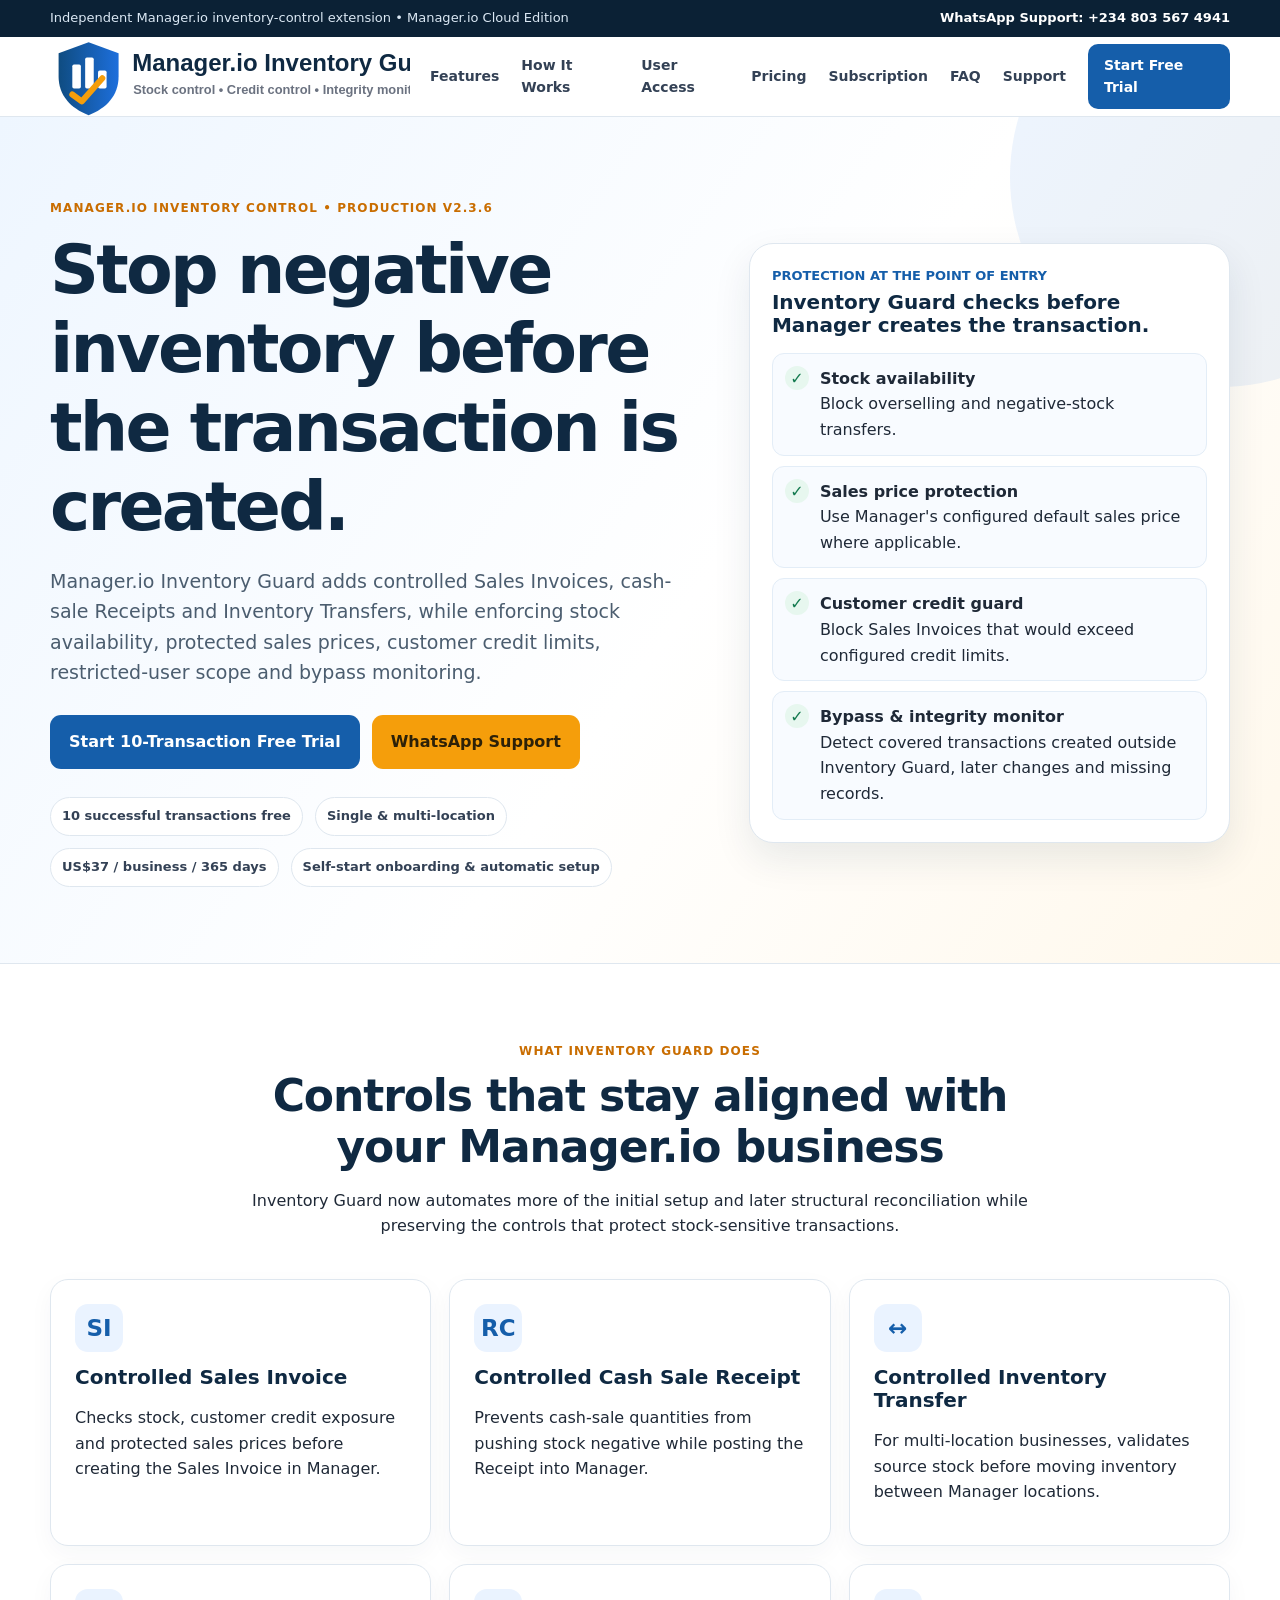
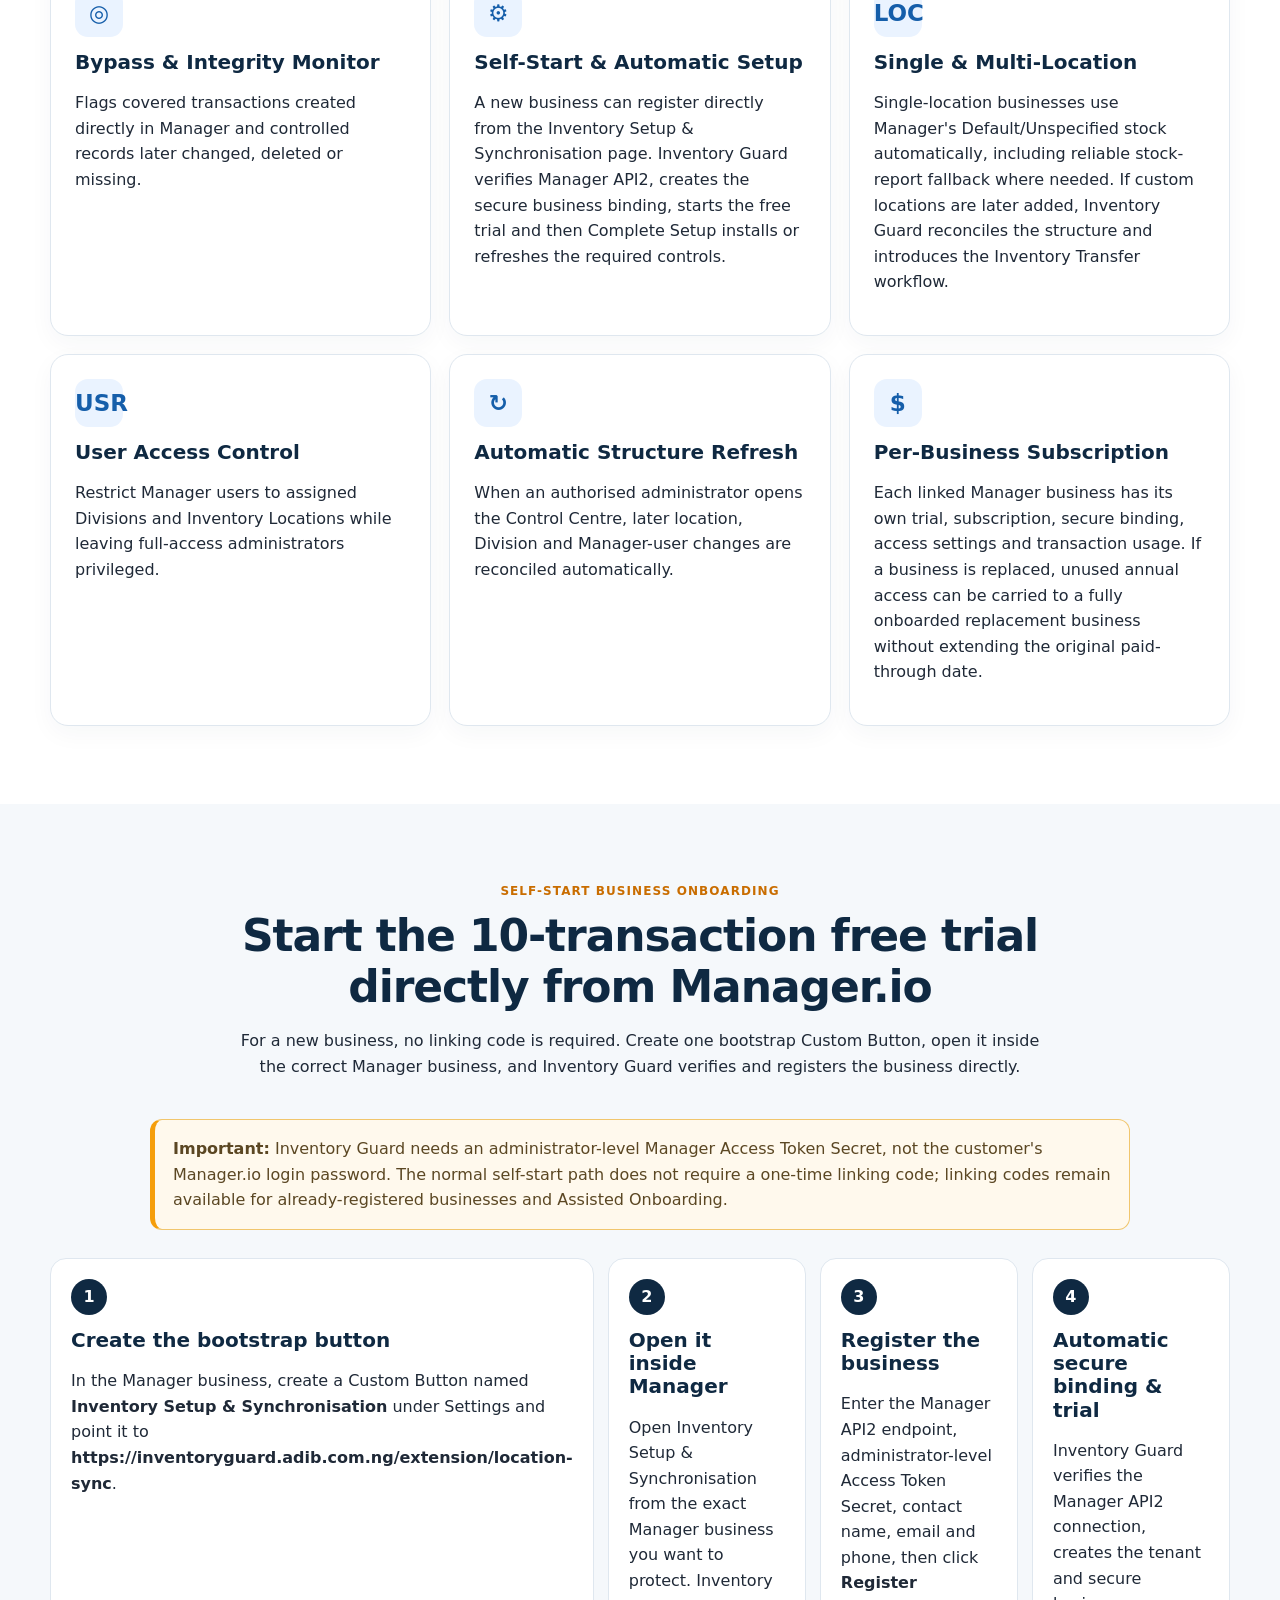
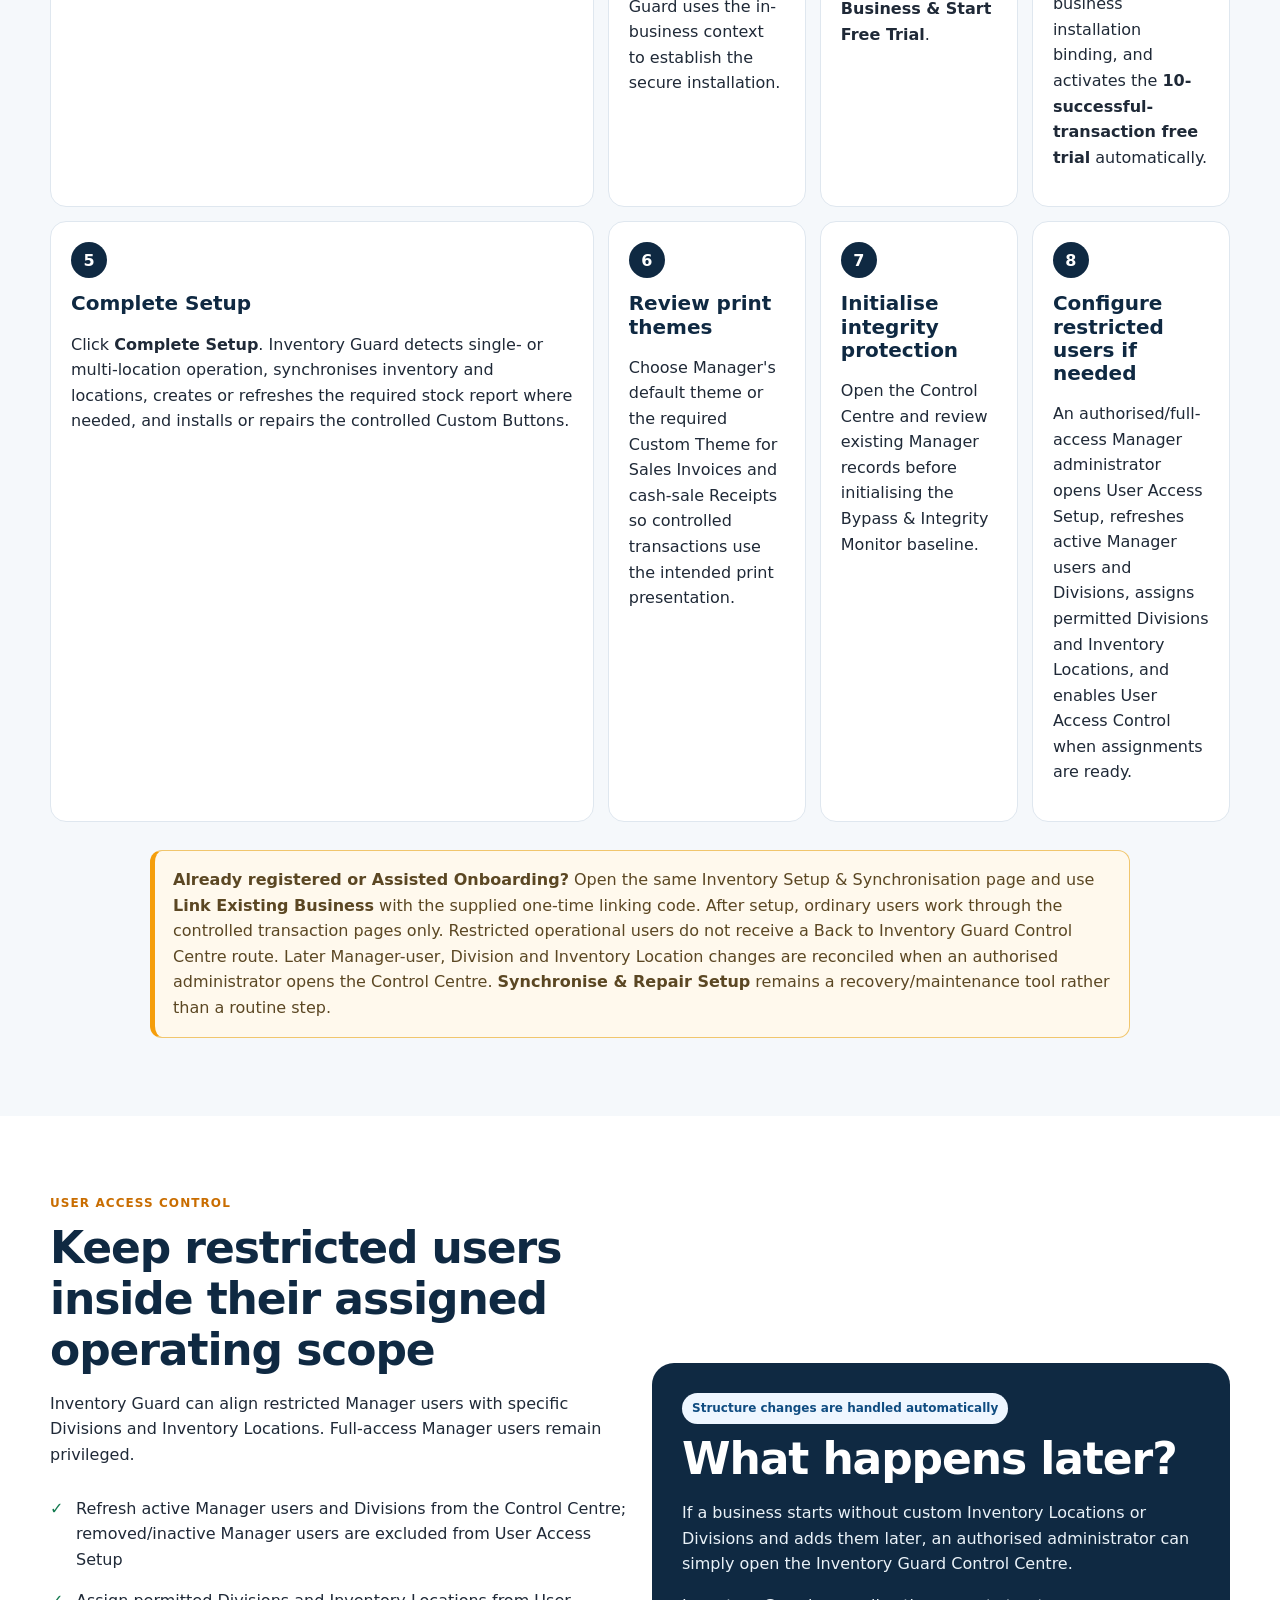
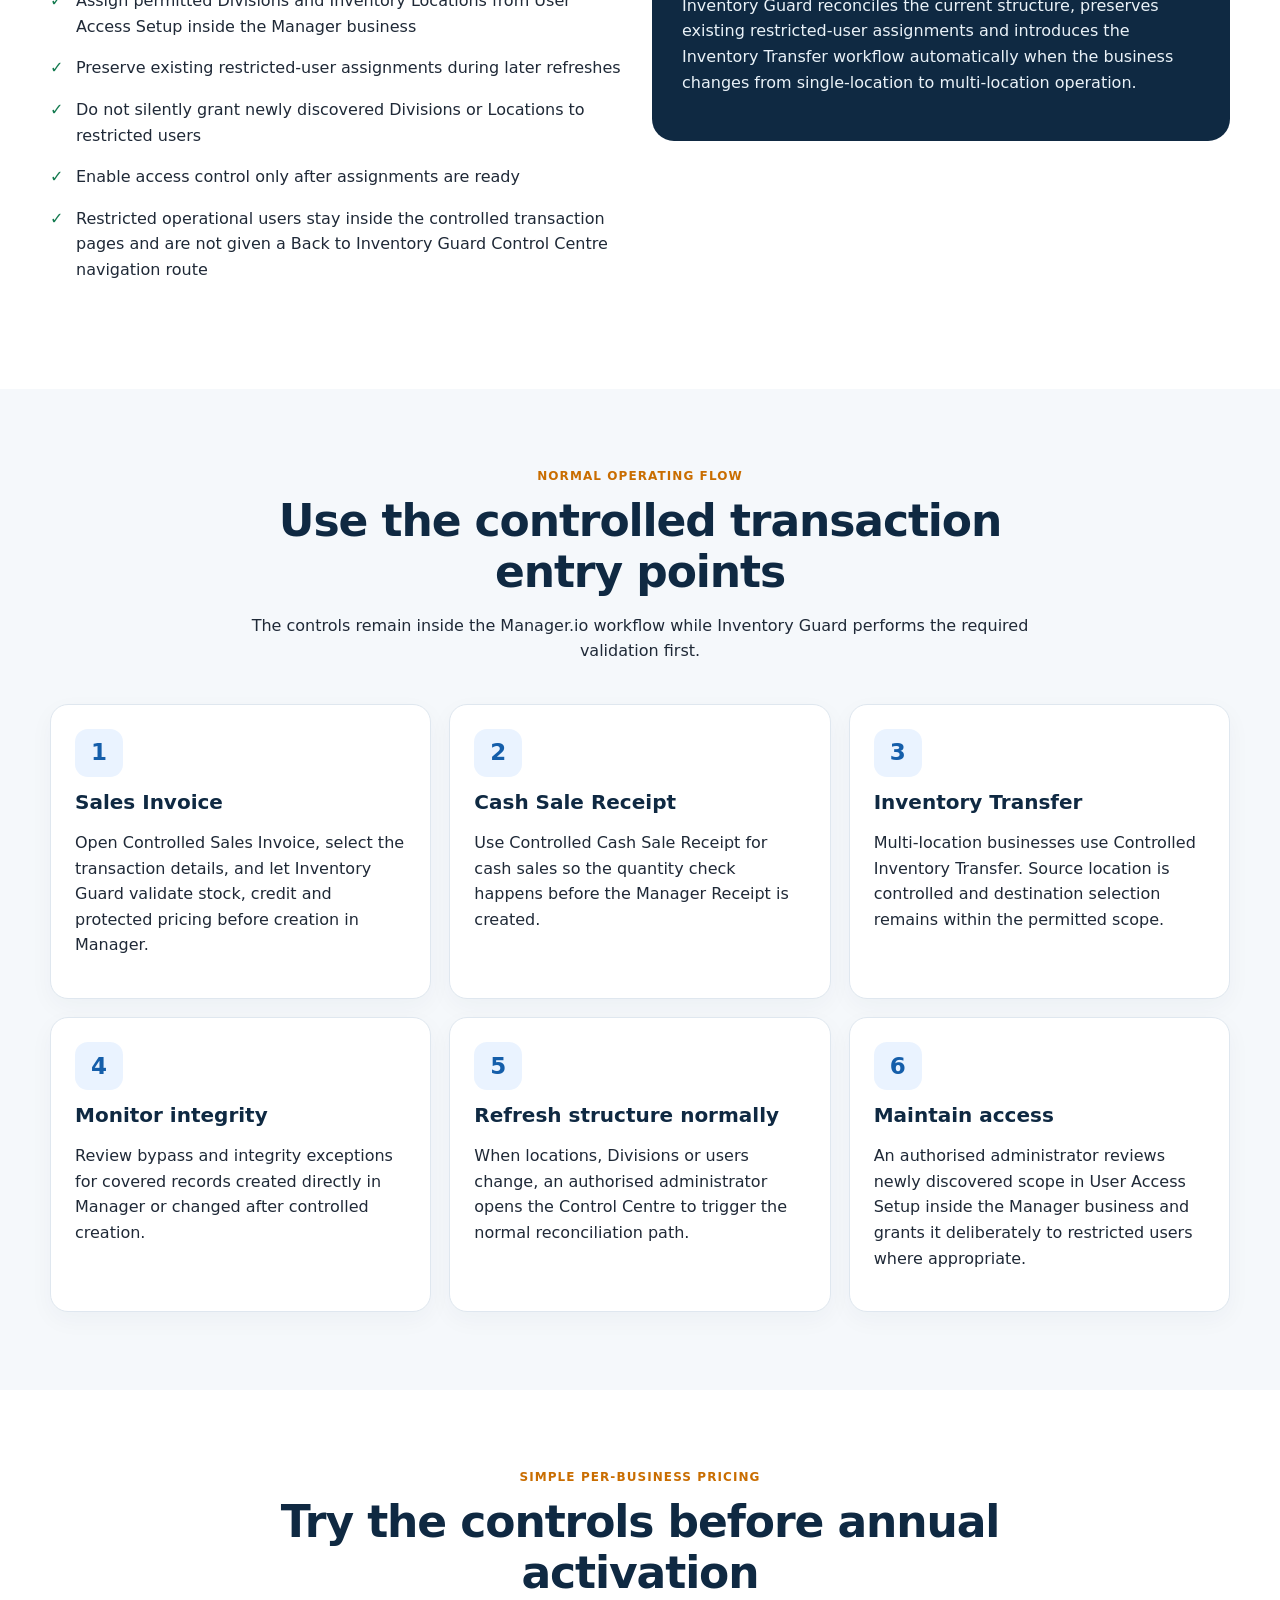
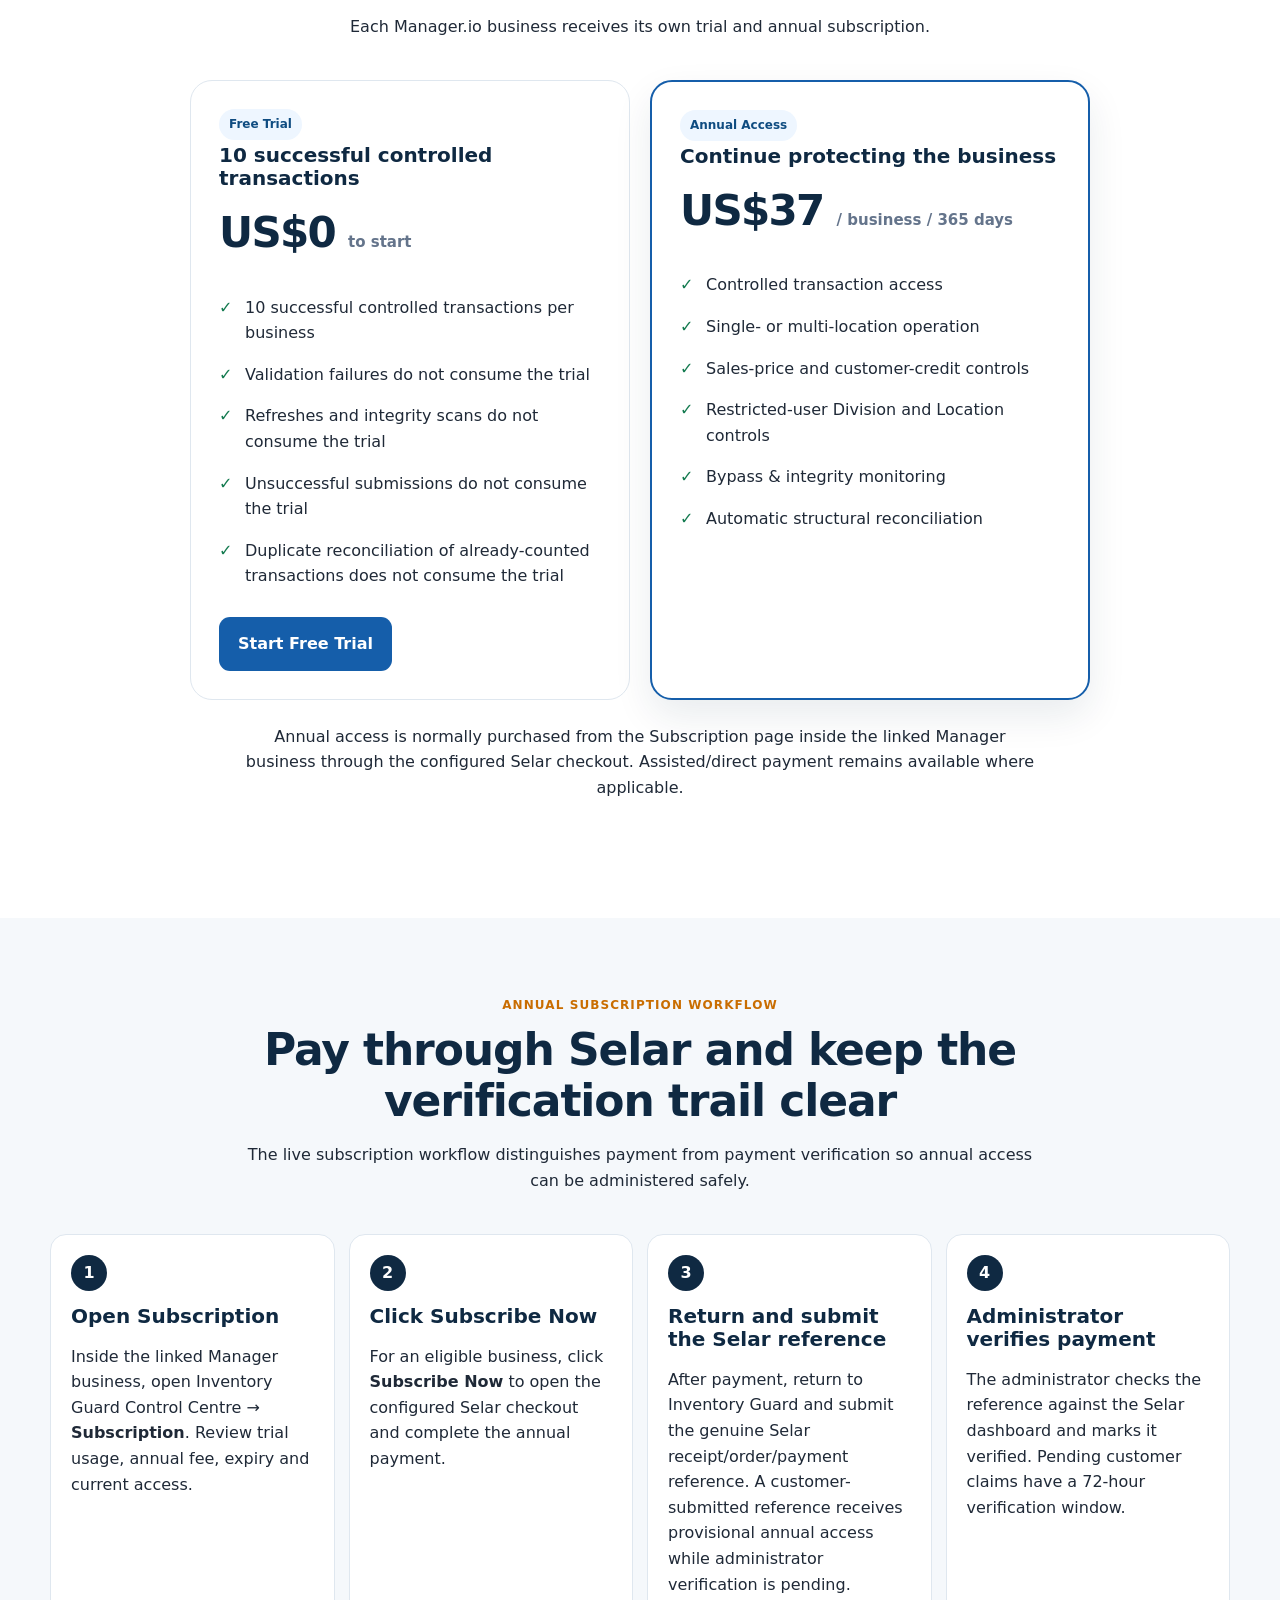
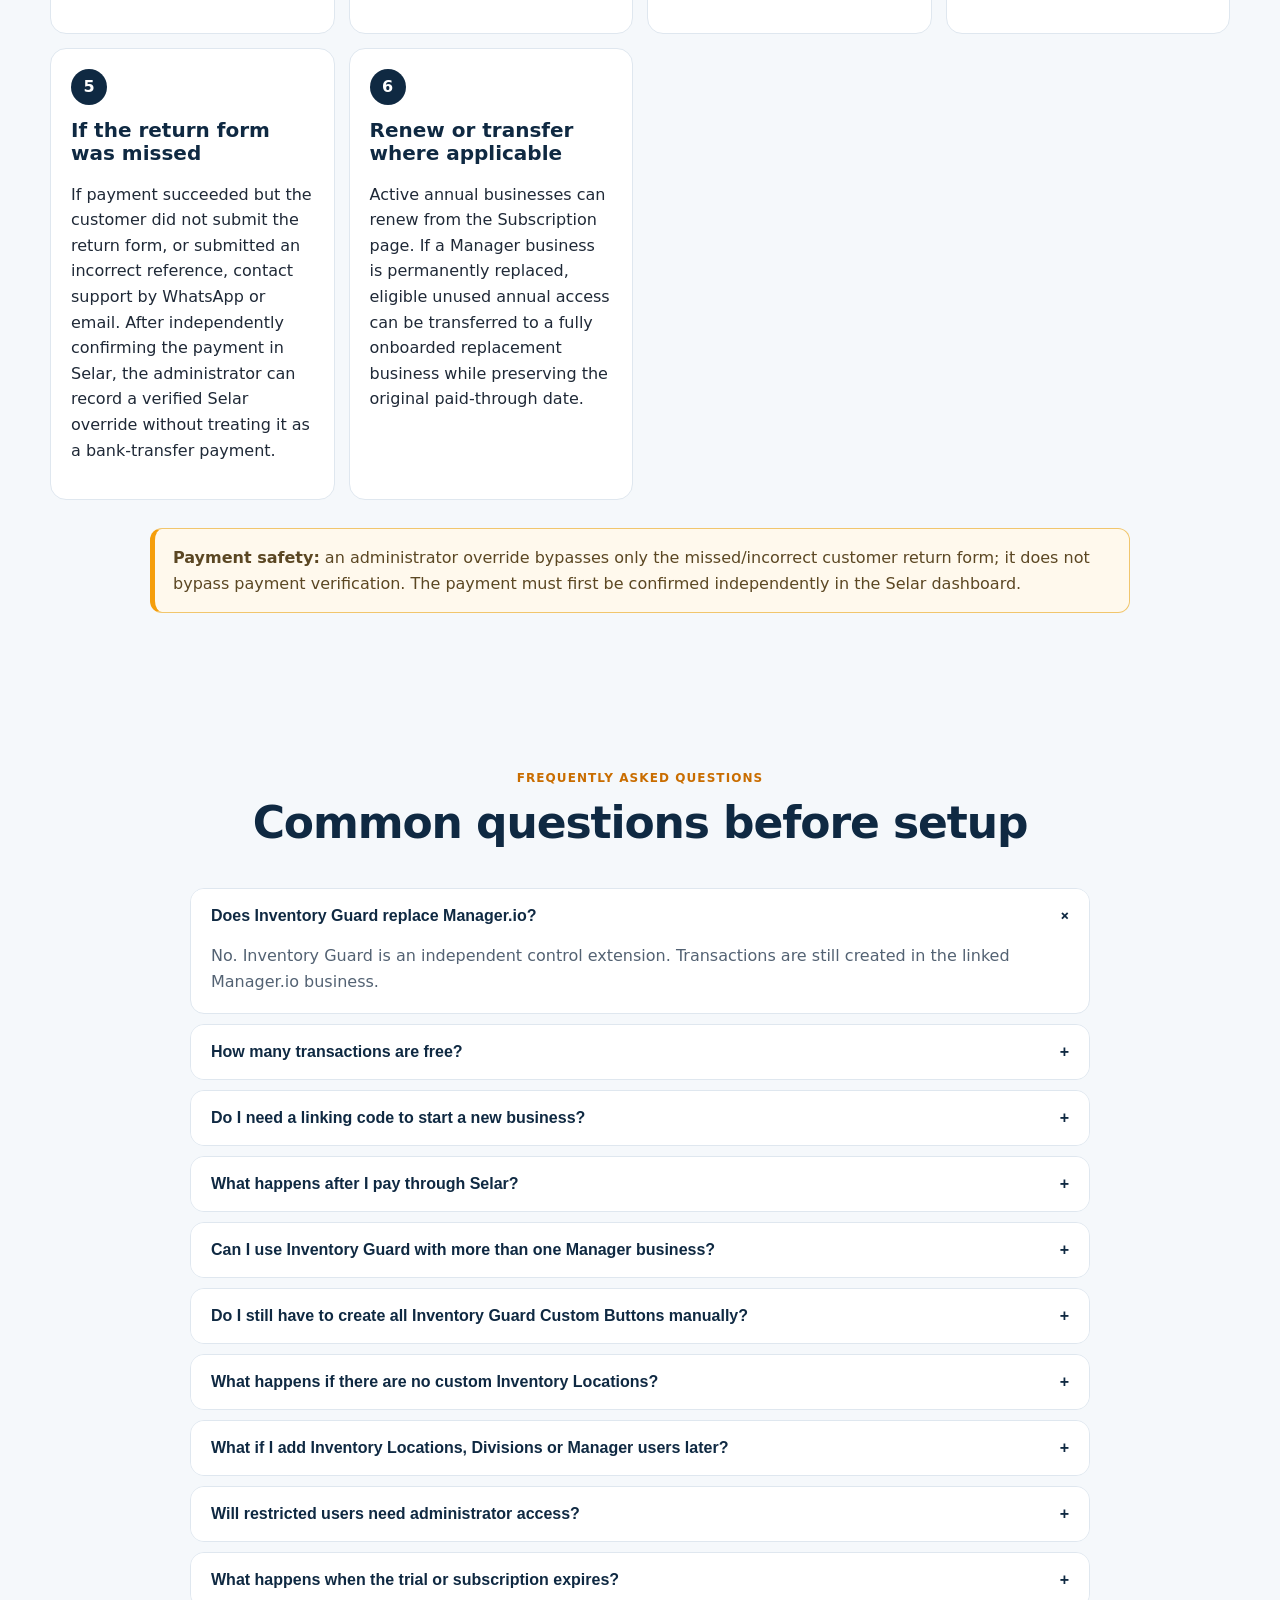
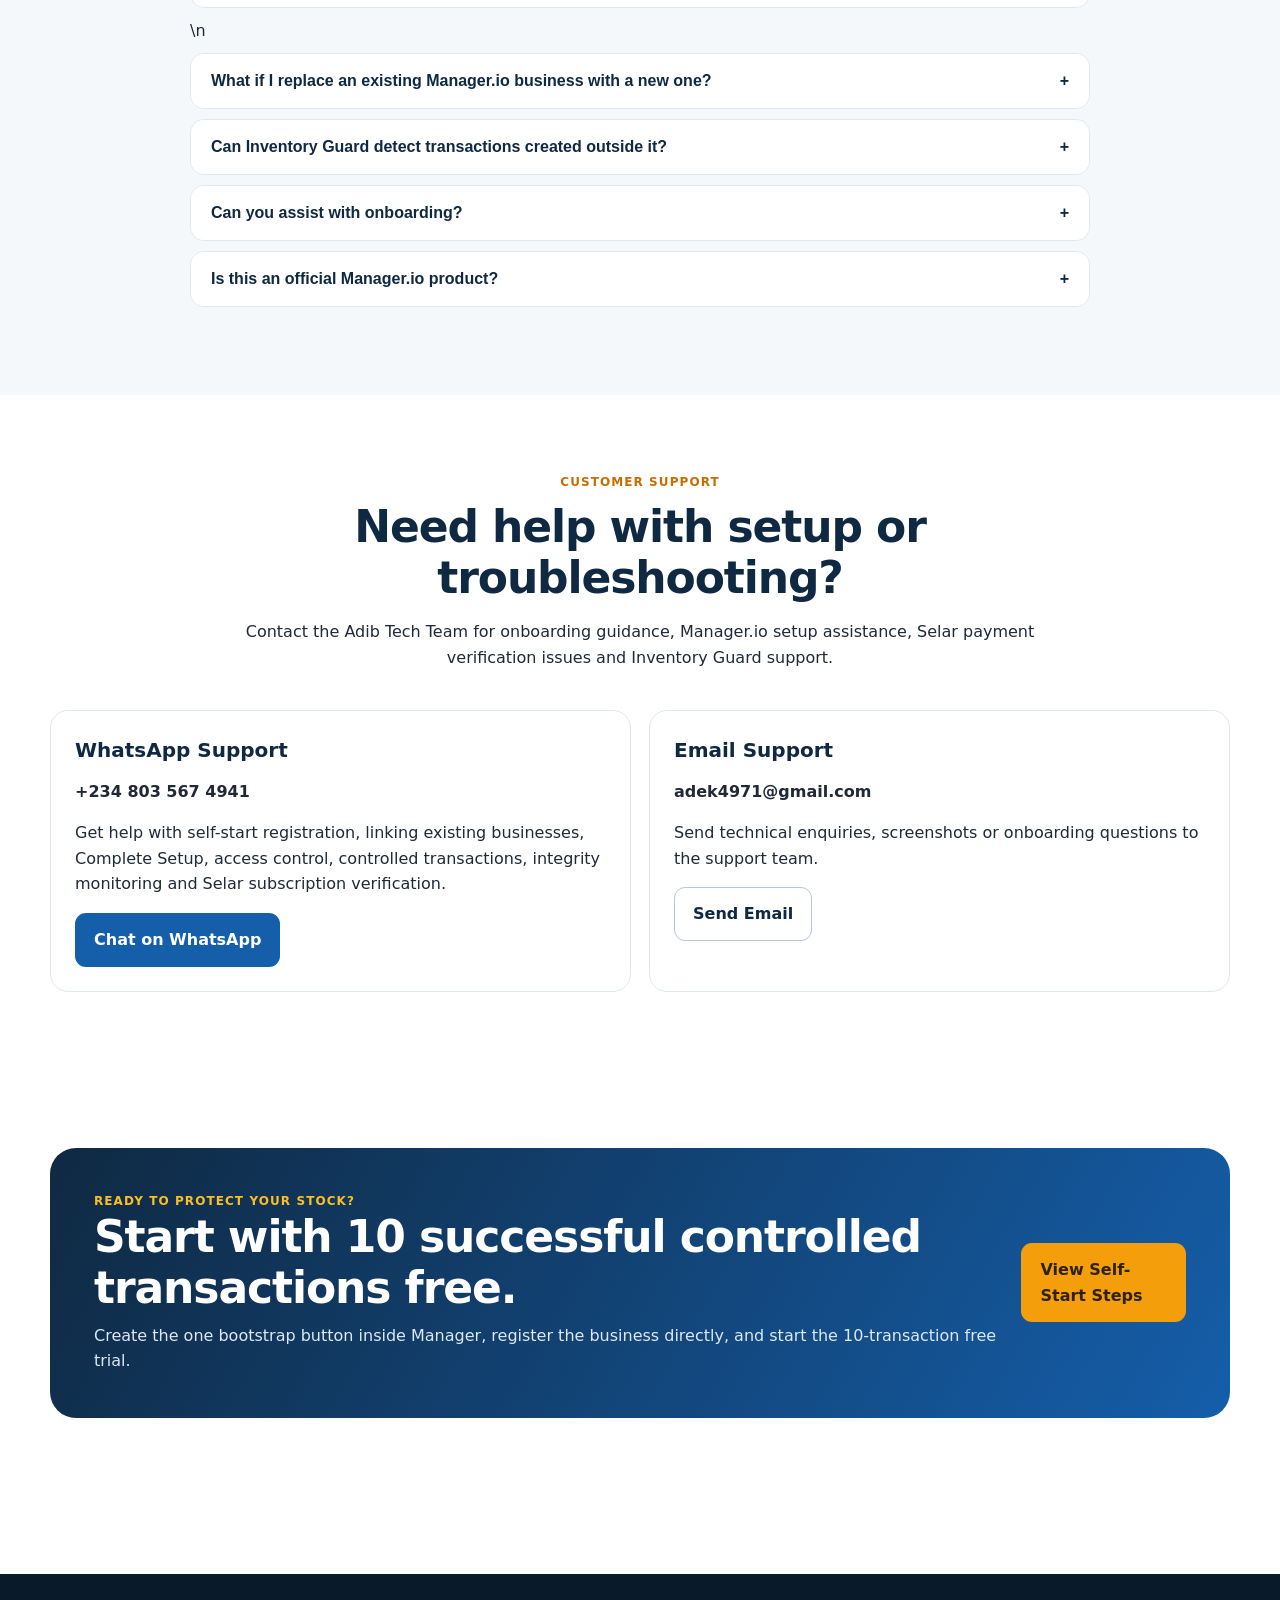
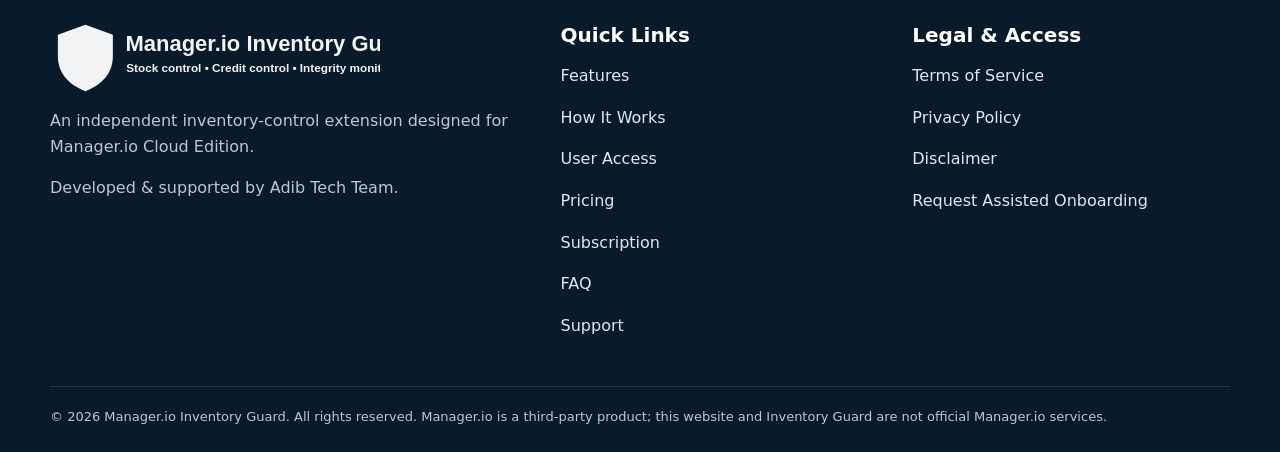
==== commit e809c6c9: "Clarify assisted onboarding footer link" ====
--- a/index.html
+++ b/index.html
@@ -305,7 +305,7 @@
       <p><a href="terms.html">Terms of Service</a></p>
       <p><a href="privacy.html">Privacy Policy</a></p>
       <p><a href="disclaimer.html">Disclaimer</a></p>
-      <p><a href="https://wa.me/2348035674941?text=Hello%20Adib%20Tech%20Team%2C%20I%20want%20to%20set%20up%20the%20Manager.io%20Inventory%20Guard%2010-transaction%20free%20trial." rel="noopener" target="_blank">Request Free Trial Setup</a></p>
+      <p><a href="https://wa.me/2348035674941?text=Hello%20Adib%20Tech%20Team%2C%20I%20need%20assisted%20onboarding%20for%20Manager.io%20Inventory%20Guard." rel="noopener" target="_blank">Request Assisted Onboarding</a></p>
     </div>
   </div>
   <div class="container footer-bottom">
